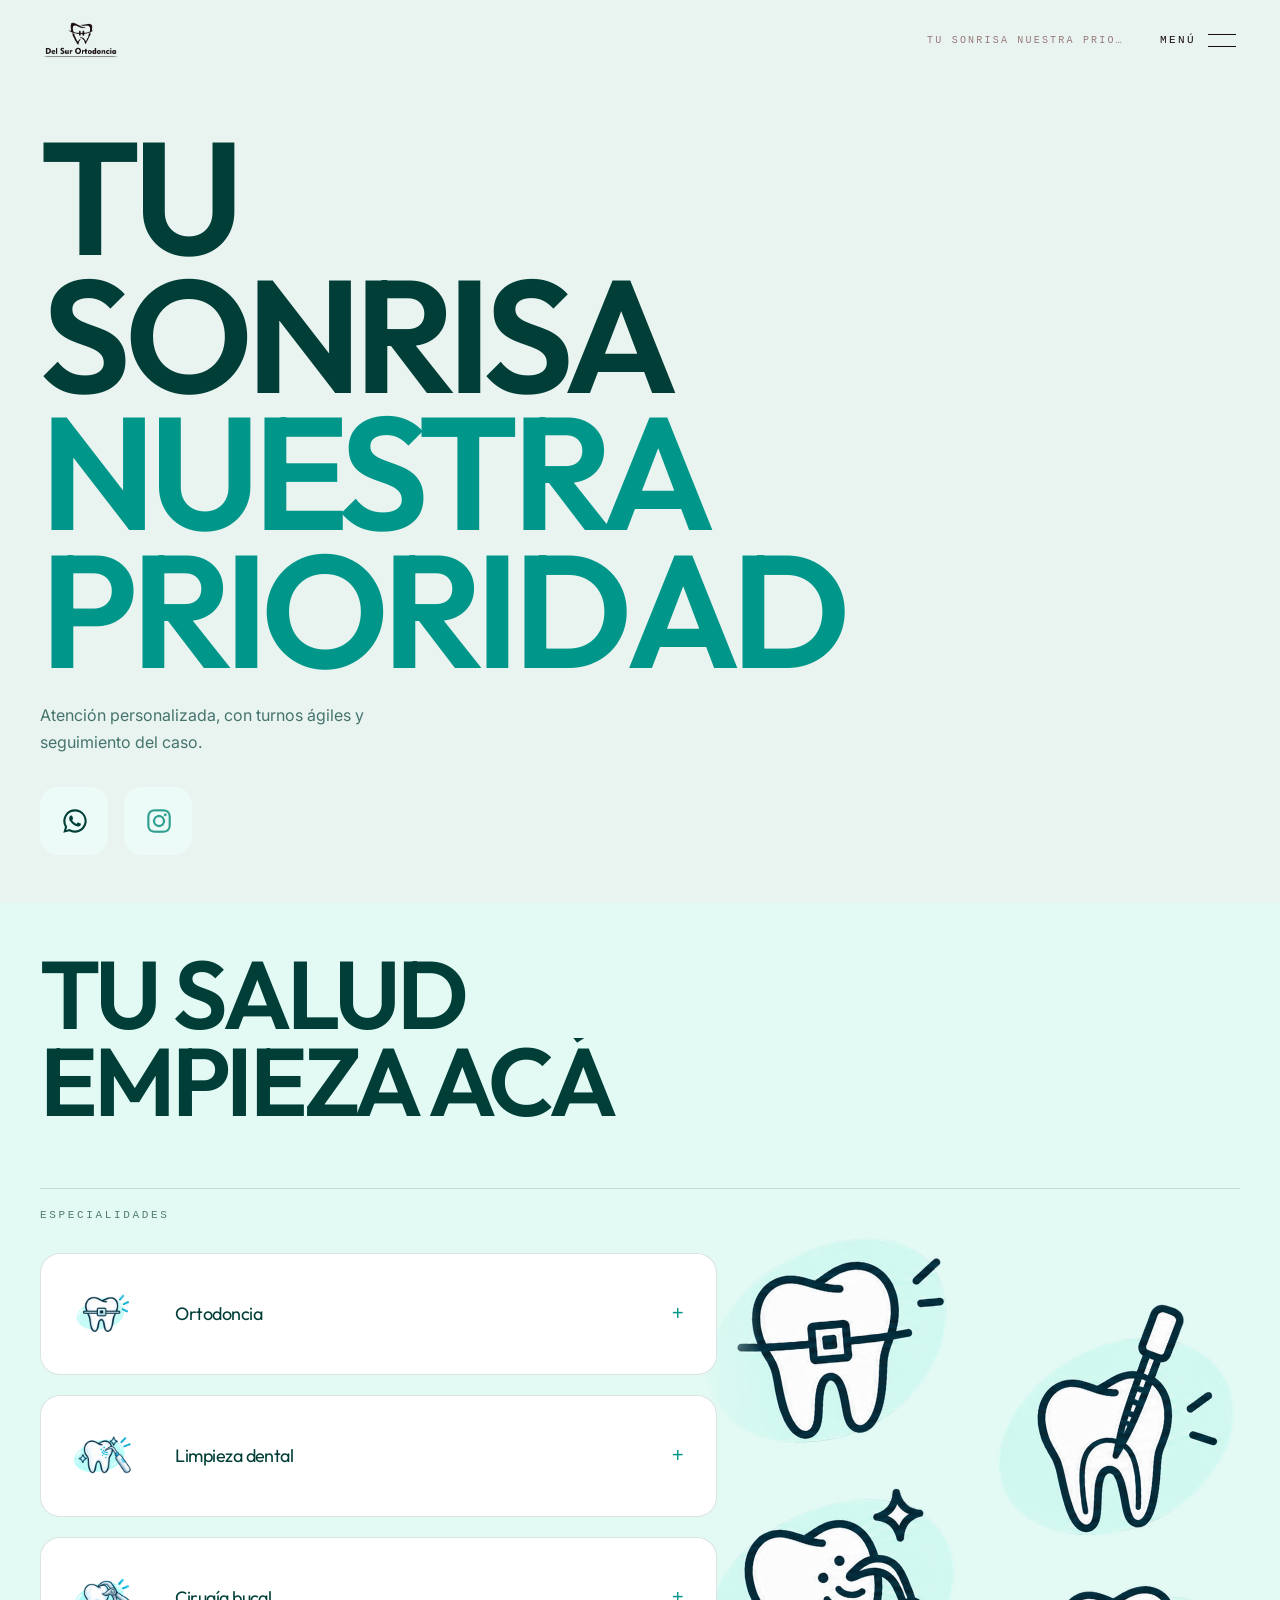
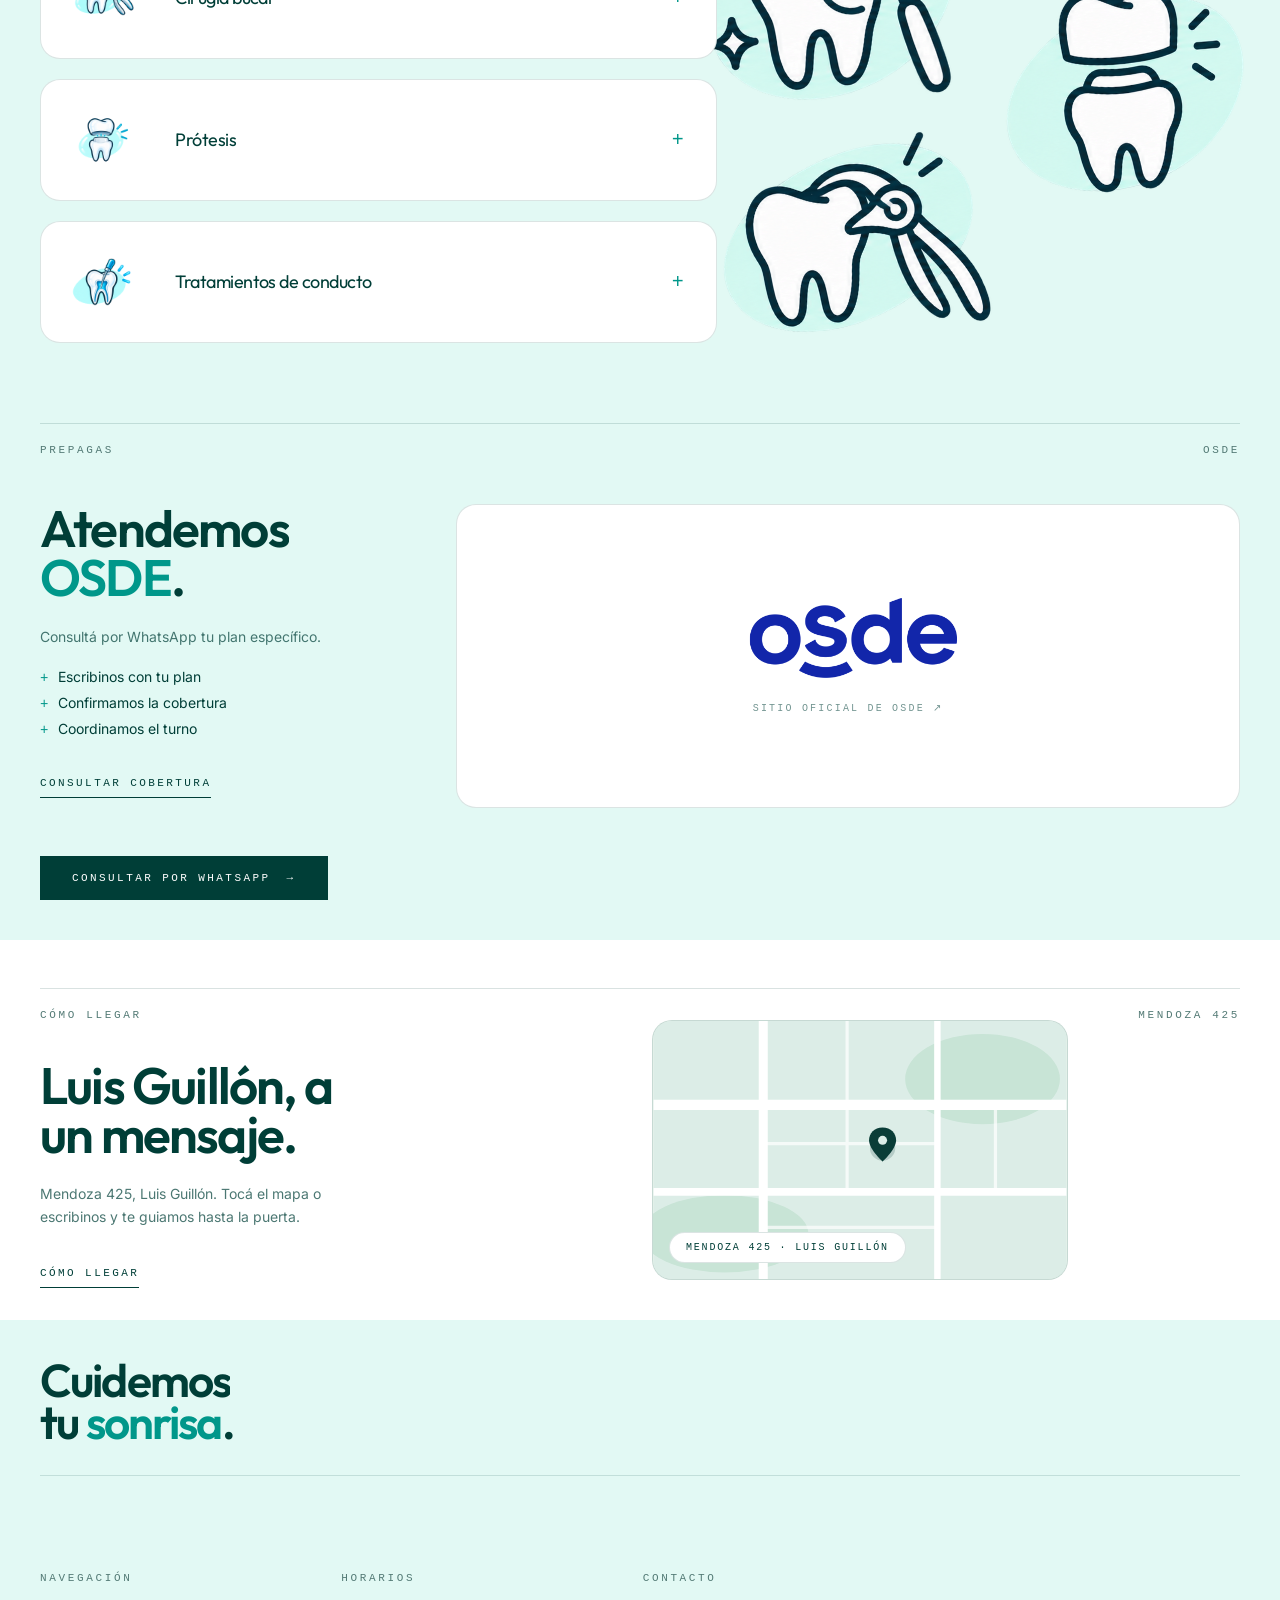
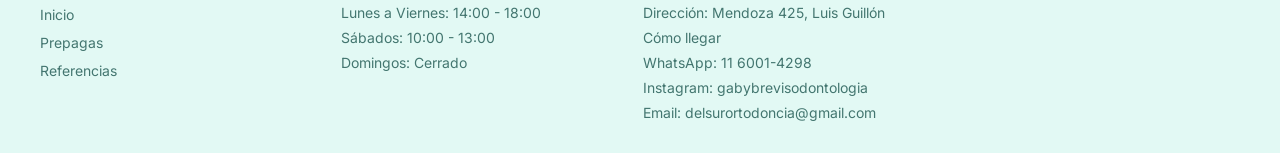
==== index.html @ 1c52200b "Celu" ====
<!doctype html>
<html lang="es">

<head>
  <meta charset="utf-8" />
  <meta name="viewport" content="width=device-width, initial-scale=1" />
  <title>Del Sur Ortodoncia Centro odontológico</title>
  <meta name="description"
    content="Del Sur Ortodoncia: tratamientos, consultorio propio y turnos por WhatsApp. Atención con tiempos reales y seguimiento del caso." />
  <meta name="author" content="Del Sur Ortodoncia" />
  <meta property="og:type" content="website" />
  <meta property="og:title" content="Del Sur Ortodoncia Centro odontológico" />
  <meta property="og:description"
    content="Del Sur Ortodoncia: tratamientos, consultorio propio y turnos por WhatsApp. Atención con tiempos reales y seguimiento del caso." />
  <meta name="twitter:card" content="summary_large_image" />
  <link rel="icon" href="favicon.png" />
  <link rel="preconnect" href="https://fonts.googleapis.com" />
  <link rel="preconnect" href="https://fonts.gstatic.com" crossorigin />
  <link rel="stylesheet"
    href="https://fonts.googleapis.com/css2?family=Outfit:wght@400;500;600;700&family=Inter:wght@400;500&display=swap" />
  <link rel="stylesheet" href="css/base.css?v=6" />
  <link rel="stylesheet" href="css/utils.css" />
  <link rel="stylesheet" href="css/efectos.css" />
</head>

<body class="pagina-inicio">
  <div class="cortina" aria-hidden="true"></div>
  <header class="cabecera">
    <div class="contenedor">
      <a class="marca" href="index.html" aria-label="Inicio">
        <img src="logo.png" alt="Del Sur Ortodoncia"
          style="max-height: 48px; width: auto; max-width: 100%; object-fit: contain; mix-blend-mode: difference;">
      </a>
      <div class="cabecera-derecha">
        <span data-magnetic="0.35">
          <button type="button" class="boton-menu" data-menu-btn aria-expanded="false" aria-label="Abrir menú">
            <span data-menu-label>Menú</span>
            <span class="icono-menu" aria-hidden="true"><span></span><span></span></span>
          </button>
        </span>
      </div>
    </div>
  </header>

  <div class="menu">
    <div class="contenedor">
      <nav class="menu-lista">
        <span class="menu-fila"><a class="menu-enlace activo" href="index.html"><span class="menu-numero">1</span><span
              class="menu-texto titulo-grande">Inicio</span></a></span>
        <span class="menu-fila"><a class="menu-enlace" href="prepagas.html"><span class="menu-numero">2</span><span
              class="menu-texto titulo-grande">Prepagas</span></a></span>
        <span class="menu-fila"><a class="menu-enlace" href="referencias.html"><span class="menu-numero">3</span><span
              class="menu-texto titulo-grande">Referencias</span></a></span>
      </nav>
      <div class="menu-info">
        <p class="fuente-texto parrafo-chico opacidad-60" style="max-width:20rem">Del Sur Ortodoncia, atención
          odontológica y seguimiento del caso.</p>
        <p class="texto-mono-10 mayusculas opacidad-60" style="line-height:2">Dirección: Mendoza 425, Luis
          Guillón</p>
      </div>
    </div>
  </div>

  <main>
    <section class="fondo-claro relativo oculto-desborde relleno-arriba-32 relleno-abajo-24">
      <div class="contenedor">
        <div class="grilla espacio-10 med-columnas-12 peq-ac">
          <div class="med-cs-6" data-reveal data-delay="0.15">
            <h1 class="titulo-xl mayusculas">
              Tu sonrisa<br>
              <span class="texto-verde">nuestra prioridad</span>
            </h1>
            <p class="fuente-texto parrafo opacidad-70 margen-arriba-6" style="max-width:38ch">
              Atención personalizada, con turnos ágiles y seguimiento del caso.
            </p>
            <div class="margen-arriba-8 flexible espacio-4 peq-fila">
              <span>
                <a class="boton-icono"
                  href="https://wa.me/5491160014298?text=%C2%A1Hola%21%20Quiero%20pedir%20un%20turno." target="_blank"
                  rel="noopener noreferrer" aria-label="Turno por WhatsApp" data-tipeo="Turno por WhatsApp">
                  <span class="icono-wa" aria-hidden="true"><svg viewBox="0 0 24 24" aria-hidden="true">
                      <path
                        d="M12 2a10 10 0 0 0-8.6 15.1L2 22l5.05-1.32A10 10 0 1 0 12 2Zm0 18.2a8.2 8.2 0 0 1-4.18-1.15l-.3-.18-3 .79.8-2.93-.2-.3A8.2 8.2 0 1 1 12 20.2Zm4.59-6.15c-.25-.13-1.47-.72-1.7-.81-.23-.08-.4-.12-.56.13-.17.25-.64.81-.79.97-.14.17-.29.19-.54.06-.25-.12-1.05-.39-2-1.23-.74-.66-1.24-1.47-1.38-1.72-.15-.25-.02-.38.11-.51.11-.11.25-.29.38-.43.12-.15.16-.25.25-.42.08-.17.04-.31-.02-.43-.06-.13-.56-1.35-.77-1.85-.2-.48-.41-.42-.56-.43h-.48c-.17 0-.43.06-.66.31-.23.25-.87.85-.87 2.07 0 1.22.89 2.4 1.01 2.56.13.17 1.75 2.67 4.23 3.74.59.26 1.05.41 1.41.52.59.19 1.13.16 1.56.1.47-.07 1.47-.6 1.67-1.18.21-.58.21-1.07.14-1.18-.06-.1-.23-.16-.48-.29Z" />
                    </svg></span>
                  <span class="tipeo" aria-hidden="true"></span>
                </a>
              </span>
              <span>
                <a class="boton-icono boton-icono-claro" href="https://www.instagram.com/gabybrevisodontologia/"
                  target="_blank" rel="noopener noreferrer" aria-label="Ir a Instagram" data-tipeo="Ir a Instagram">
                  <img src="instagram.png" alt="" aria-hidden="true" width="32" height="32">
                  <span class="tipeo" aria-hidden="true"></span>
                </a>
              </span>
              <div class="botones-mobile">
                <a class="boton-mobile boton-mobile-solido"
                  href="https://wa.me/5491160014298?text=%C2%A1Hola%21%20Quiero%20pedir%20un%20turno." target="_blank"
                  rel="noopener noreferrer">Pedir turno por WhatsApp</a>
                <a class="boton-mobile boton-mobile-borde" href="https://www.instagram.com/gabybrevisodontologia/"
                  target="_blank" rel="noopener noreferrer">Ir a Instagram</a>
              </div>
            </div>
          </div>
        </div>
      </div>
    </section>


    <section id="pedir-turno" class="fondo-celeste relleno-abajo-4 relleno-arriba-20 med-ra-24 med-rb-8">
      <div class="contenedor">
        <h2 class="titulo-grande mayusculas" data-split data-delay="0.1" data-trigger="load"><span
            class="linea-mascara"><span data-line-inner>Tu salud</span></span><span class="linea-mascara"><span
              data-line-inner>empieza acá</span></span></h2>
        <div class="margen-arriba-16">
          <div class="cabecera-seccion">
            <span class="etiqueta">Especialidades</span>
          </div>
          <div class="envoltura-especialidades">
            <div class="grilla-tarjetas margen-arriba-8 med-columnas-1">
              <div class="tarjeta relleno-6" data-acordeon>
                <img class="icono-especialidad" src="especialidades/ortodoncia/ortodoncia.png" alt="Icono de ortodoncia" loading="lazy">
                <div class="contenido-especialidad">
                <div class="acordeon-cabeza">
                  <a href="https://wa.me/5491160014298?text=%C2%A1Hola%21%20Quiero%20pedir%20un%20turno%20por%20Ortodoncia."
                    target="_blank" rel="noopener noreferrer" class="fuente-titulo texto-grande"
                    style="text-decoration: none; color: inherit; flex-grow: 1;">Ortodoncia</a>
                  <button type="button" data-acordeon-btn aria-expanded="false"
                    style="background:none; border:none; padding:1rem; margin-right:-0.5rem; cursor:pointer;">
                    <span class="acordeon-signo" aria-hidden="true" style="font-size: 1.25rem;">+</span>
                  </button>
                </div>
                <div data-acordeon-cuerpo>
                  <p class="margen-arriba-2 fuente-texto parrafo-chico opacidad-60">Corrección de la posición dentaria
                    con seguimiento cercano.<span class="extra-pc"> Tratamientos para todas las edades, con controles periódicos.</span></p>
                  <div class="imagenes-especialidad">
                    <img src="especialidades/ortodoncia/ORTODONCIA1.png" alt="Ortodoncia 1" loading="lazy">
                    <img src="especialidades/ortodoncia/ORTODONCIA2.png" alt="Ortodoncia 2" loading="lazy">
                  </div>
                </div>
                </div>
              </div>
              <div class="tarjeta relleno-6" data-acordeon>
                <img class="icono-especialidad" src="especialidades/limpieza%20dental/limpieza.png" alt="Icono de limpieza dental" loading="lazy">
                <div class="contenido-especialidad">
                <div class="acordeon-cabeza">
                  <a href="https://wa.me/5491160014298?text=%C2%A1Hola%21%20Quiero%20pedir%20un%20turno%20por%20Limpieza%20dental."
                    target="_blank" rel="noopener noreferrer" class="fuente-titulo texto-grande"
                    style="text-decoration: none; color: inherit; flex-grow: 1;">Limpieza dental</a>
                  <button type="button" data-acordeon-btn aria-expanded="false"
                    style="background:none; border:none; padding:1rem; margin-right:-0.5rem; cursor:pointer;">
                    <span class="acordeon-signo" aria-hidden="true" style="font-size: 1.25rem;">+</span>
                  </button>
                </div>
                <div data-acordeon-cuerpo>
                  <p class="margen-arriba-2 fuente-texto parrafo-chico opacidad-60">Higiene profesional y prevención
                    para mantener piezas y encías sanas.<span class="extra-pc"> Recomendamos un control cada seis meses.</span></p>
                  <div class="imagenes-especialidad">
                    <img src="especialidades/limpieza%20dental/LIMPIEZA%20DENTAL1.png" alt="Limpieza dental 1" loading="lazy">
                    <img src="especialidades/limpieza%20dental/LIMPIEZA%20DENTAL2.png" alt="Limpieza dental 2" loading="lazy">
                  </div>
                </div>
                </div>
              </div>
              <div class="tarjeta relleno-6" data-acordeon>
                <img class="icono-especialidad" src="especialidades/cirugia%20bucal/cirugia.png" alt="Icono de cirugía bucal" loading="lazy">
                <div class="contenido-especialidad">
                <div class="acordeon-cabeza">
                  <a href="https://wa.me/5491160014298?text=%C2%A1Hola%21%20Quiero%20pedir%20un%20turno%20por%20Cirug%C3%ADa%20bucal."
                    target="_blank" rel="noopener noreferrer" class="fuente-titulo texto-grande"
                    style="text-decoration: none; color: inherit; flex-grow: 1;">Cirugía bucal</a>
                  <button type="button" data-acordeon-btn aria-expanded="false"
                    style="background:none; border:none; padding:1rem; margin-right:-0.5rem; cursor:pointer;">
                    <span class="acordeon-signo" aria-hidden="true" style="font-size: 1.25rem;">+</span>
                  </button>
                </div>
                <div data-acordeon-cuerpo>
                  <p class="margen-arriba-2 fuente-texto parrafo-chico opacidad-60">Extracciones y procedimientos
                    quirúrgicos con evaluación previa.<span class="extra-pc"> Te explicamos cada paso antes del procedimiento.</span></p>
                  <div class="imagenes-especialidad">
                    <img src="especialidades/cirugia%20bucal/EXTRACCION1.png" alt="Cirugía bucal 1" loading="lazy">
                    <img src="especialidades/cirugia%20bucal/EXTRACCION2.png" alt="Cirugía bucal 2" loading="lazy">
                  </div>
                </div>
                </div>
              </div>
              <div class="tarjeta relleno-6" data-acordeon>
                <img class="icono-especialidad" src="especialidades/protesis/protesis.png" alt="Icono de prótesis" loading="lazy">
                <div class="contenido-especialidad">
                <div class="acordeon-cabeza">
                  <a href="https://wa.me/5491160014298?text=%C2%A1Hola%21%20Quiero%20pedir%20un%20turno%20por%20Pr%C3%B3tesis."
                    target="_blank" rel="noopener noreferrer" class="fuente-titulo texto-grande"
                    style="text-decoration: none; color: inherit; flex-grow: 1;">Prótesis</a>
                  <button type="button" data-acordeon-btn aria-expanded="false"
                    style="background:none; border:none; padding:1rem; margin-right:-0.5rem; cursor:pointer;">
                    <span class="acordeon-signo" aria-hidden="true" style="font-size: 1.25rem;">+</span>
                  </button>
                </div>
                <div data-acordeon-cuerpo>
                  <p class="margen-arriba-2 fuente-texto parrafo-chico opacidad-60">Reposición de piezas ausentes para
                    recuperar función y estética.<span class="extra-pc"> Opciones fijas y removibles según tu caso.</span></p>
                  <div class="imagenes-especialidad">
                    <img src="especialidades/protesis/PROTESIS1.png" alt="Prótesis 1" loading="lazy">
                    <img src="especialidades/protesis/PROTESIS2.png" alt="Prótesis 2" loading="lazy">
                  </div>
                </div>
                </div>
              </div>
              <div class="tarjeta relleno-6" data-acordeon>
                <img class="icono-especialidad" src="especialidades/conducto/conducto.png" alt="Icono de tratamiento de conducto" loading="lazy">
                <div class="contenido-especialidad">
                <div class="acordeon-cabeza">
                  <a href="https://wa.me/5491160014298?text=%C2%A1Hola%21%20Quiero%20pedir%20un%20turno%20por%20Tratamiento%20de%20conducto."
                    target="_blank" rel="noopener noreferrer" class="fuente-titulo texto-grande"
                    style="text-decoration: none; color: inherit; flex-grow: 1;">Tratamientos de conducto</a>
                  <button type="button" data-acordeon-btn aria-expanded="false"
                    style="background:none; border:none; padding:1rem; margin-right:-0.5rem; cursor:pointer;">
                    <span class="acordeon-signo" aria-hidden="true" style="font-size: 1.25rem;">+</span>
                  </button>
                </div>
                <div data-acordeon-cuerpo>
                  <p class="margen-arriba-2 fuente-texto parrafo-chico opacidad-60">Tratamiento del conducto radicular
                    para conservar la pieza.<span class="extra-pc"> Diagnóstico y control posterior incluidos.</span></p>
                  <div class="imagenes-especialidad">
                    <img src="especialidades/conducto/CONDUCTO1.png" alt="Tratamiento de conducto 1" loading="lazy">
                    <img src="especialidades/conducto/CONDUCTO2.png" alt="Tratamiento de conducto 2" loading="lazy">
                  </div>
                </div>
                </div>
              </div>
            </div>
          
            <aside class="decor-especialidades" aria-hidden="true">
              <img class="decor-img decor-ortodoncia" src="especialidades/ortodoncia/ortodoncia3.png" alt="" loading="lazy">
              <img class="decor-img decor-conducto" src="especialidades/conducto/conducto3.png" alt="" loading="lazy">
              <img class="decor-img decor-limpieza" src="especialidades/limpieza%20dental/limpieza3.png" alt="" loading="lazy">
              <img class="decor-img decor-cirugia" src="especialidades/cirugia%20bucal/cirugia3.png" alt="" loading="lazy">
              <img class="decor-img decor-protesis" src="especialidades/protesis/protesis3.png" alt="" loading="lazy">
            </aside>
          </div>
        </div>
      </div>
    </section>

    <section class="fondo-celeste relleno-abajo-8 med-rb-8 relleno-arriba-8 med-ra-12 seccion-osde">
      <div class="contenedor">
        <div class="cabecera-seccion"><span class="etiqueta">Prepagas</span><span class="derecha etiqueta">OSDE</span>
        </div>
        <div class="grilla espacio-12 margen-arriba-12 med-columnas-12">
          <div class="med-cs-4">
            <div data-reveal data-y="40">
              <h2 class="titulo-mediano" data-palabras style="max-width:14ch">Atendemos <span
                  class="texto-verde">OSDE</span>.</h2>
              <p class="margen-arriba-6 fuente-texto parrafo-chico opacidad-70" style="max-width:38ch">Consultá por
                WhatsApp tu plan específico.</p>
              <ul class="lista-osde fuente-texto texto-chico">
                <li>Escribinos con tu plan</li>
                <li>Confirmamos la cobertura</li>
                <li>Coordinamos el turno</li>
              </ul>
              <div class="margen-arriba-8"><span data-magnetic="0.22"><a class="enlace-flecha"
                    href="prepagas.html">Consultar
                    cobertura</a></span></div>
            </div>
          </div>
          <div class="med-cs-8">
            <a class="tarjeta-osde" href="https://www.osde.com.ar" target="_blank" rel="noopener noreferrer"
              aria-label="Ir al sitio de OSDE"><img src="assets/logos/osde.png" alt="Logo de OSDE"
                loading="lazy" /><span class="leyenda">Sitio oficial de OSDE ↗</span></a>
          </div>
        </div>
        <div class="margen-arriba-12 solo-pc"><span data-magnetic="0.25"><a class="boton boton-solido"
              href="https://wa.me/5491160014298?text=%C2%A1Hola%21%20Quiero%20consultar%20si%20atienden%20mi%20prepaga%20en%20Del%20Sur%20Ortodoncia."
              target="_blank" rel="noopener noreferrer"><span class="relativo">Consultar por WhatsApp</span><span
                class="flecha">→</span></a></span></div>
      </div>
    </section>

    <section id="como-llegar" class="fondo-claro relleno-abajo-8 med-rb-8 relleno-arriba-8 med-ra-12">
      <div class="contenedor">
        <div class="cabecera-seccion"><span class="etiqueta">Cómo llegar</span><span class="derecha etiqueta">Mendoza
            425</span></div>
        <div class="grilla espacio-12 margen-arriba-10 med-columnas-12 alinear-centro">
          <div class="med-cs-4">
            <div data-reveal data-y="30">
              <h2 class="titulo-mediano" style="max-width:14ch">Luis Guillón, a un mensaje.</h2>
              <p class="margen-arriba-6 fuente-texto parrafo-chico opacidad-70" style="max-width:38ch">Mendoza 425, Luis
                Guillón. Tocá el mapa o escribinos y te guiamos hasta la puerta.</p>
              <div class="margen-arriba-8"><span data-magnetic="0.22"><a class="enlace-flecha"
                    href="https://www.google.com/maps/dir/?api=1&destination=Mendoza+425+Luis+Guill%C3%B3n+Buenos+Aires"
                    target="_blank" rel="noopener noreferrer">Cómo llegar</a></span></div>
            </div>
          </div>
          <div class="med-cs-8">
            <a class="mapa-dibujo"
              href="https://www.google.com/maps/dir/?api=1&destination=Mendoza+425+Luis+Guill%C3%B3n+Buenos+Aires"
              target="_blank" rel="noopener noreferrer" aria-label="Abrir cómo llegar en Google Maps">
              <svg viewBox="0 0 640 400" role="img" aria-hidden="true">
                <rect x="0" y="0" width="640" height="400" fill="#DCEDE7" />
                <ellipse cx="510" cy="90" rx="120" ry="70" fill="#C8E4D6" />
                <ellipse cx="110" cy="330" rx="130" ry="60" fill="#C8E4D6" />
                <path d="M0 130 H640" stroke="#FFFFFF" stroke-width="16" />
                <path d="M0 265 H640" stroke="#FFFFFF" stroke-width="12" />
                <path d="M170 0 V400" stroke="#FFFFFF" stroke-width="14" />
                <path d="M440 0 V400" stroke="#FFFFFF" stroke-width="10" />
                <path d="M300 130 V265 M170 190 H440 M170 320 H440 M300 0 V130 M530 130 V265" stroke="#FFFFFF"
                  stroke-width="5" opacity="0.7" />
                <circle cx="355" cy="197" r="26" fill="#0A3D37" opacity="0.12">
                  <animate attributeName="r" values="16;30" dur="2s" repeatCount="indefinite" />
                  <animate attributeName="opacity" values="0.25;0" dur="2s" repeatCount="indefinite" />
                </circle>
                <path d="M355 165c-13 0-21 9-21 20 0 14 21 33 21 33s21-19 21-33c0-11-8-20-21-20z" fill="#0A3D37" />
                <circle cx="355" cy="185" r="7" fill="#DCEDE7" />
              </svg>
              <span class="mapa-chip">Mendoza 425 · Luis Guillón</span>
            </a>
          </div>
        </div>
      </div>
    </section>

  </main>
  <footer class="fondo-celeste">
    <div class="contenedor relleno-vert-8 med-rv-10">
      <div>
        <h2 class="titulo-grande" data-palabras style="max-width:12ch">Cuidemos tu <span
            class="texto-verde">sonrisa</span>.</h2>
      </div>
      <div class="margen-arriba-20 flexible columna espacio-3 borde-arriba relleno-arriba-6 peq-fila peq-ac peq-je">
        <img src="logo.png" alt="Del Sur Ortodoncia"
          style="max-height: 48px; width: auto; max-width: 100%; object-fit: contain; mix-blend-mode: difference;">
      </div>
      <div class="grilla espacio-10 margen-arriba-10 med-columnas-3" style="max-width:54rem">
        <div>
          <p class="etiqueta">Navegación</p>
          <ul class="margen-arriba-5 separacion-y-2">
            <li><a class="fuente-texto texto-chico opacidad-70" href="index.html">Inicio</a></li>
            <li><a class="fuente-texto texto-chico opacidad-70" href="prepagas.html">Prepagas</a></li>
            <li><a class="fuente-texto texto-chico opacidad-70" href="referencias.html">Referencias</a></li>
          </ul>
        </div>
        <div>
          <p class="etiqueta">Horarios</p>
          <ul class="margen-arriba-5 separacion-y-2 fuente-texto texto-chico opacidad-70">
            <li>Lunes a Viernes: 14:00 - 18:00</li>
            <li>Sábados: 10:00 - 13:00</li>
            <li>Domingos: Cerrado</li>
          </ul>
        </div>
        <div>
          <p class="etiqueta">Contacto</p>
          <ul class="margen-arriba-5 separacion-y-2 fuente-texto texto-chico opacidad-70">
            <li>Dirección: Mendoza 425, Luis Guillón</li>
            <li><a href="#como-llegar">Cómo llegar</a></li>
            <li>WhatsApp: <a href="https://wa.me/5491160014298" target="_blank" rel="noopener noreferrer">11
                6001-4298</a></li>
            <li>Instagram: <a href="https://www.instagram.com/gabybrevisodontologia/" target="_blank"
                rel="noopener noreferrer">gabybrevisodontologia</a></li>
            <li>Email: delsurortodoncia@gmail.com</li>
          </ul>
        </div>
      </div>
    </div>
  </footer>
  <script src="js/site.js?v=3" defer></script>
  <script src="js/efectos.js?v=3" defer></script>
</body>

</html>
---- css/base.css ----
:root {
  --ink: oklch(0.32 0.07 185);
  --ink-soft: oklch(0.43 0.06 185);
  --bone: oklch(1 0 0);
  --bone-deep: oklch(0.955 0.02 180);
  --stone: oklch(0.55 0.045 185);
  --mint: oklch(0.6 0.12 185);
  --clay: oklch(0.66 0.1 185);
  --sky: oklch(0.965 0.025 180);
  --sky-deep: oklch(0.915 0.05 182);
  --line: oklch(0.32 0.07 185 / 0.14);
  --line-invert: oklch(0.32 0.07 185 / 0.1);
  --background: var(--bone);
  --foreground: var(--ink);

  --font-display: "Outfit", ui-sans-serif, system-ui, sans-serif;
  --font-sans: "Inter", ui-sans-serif, system-ui, sans-serif;
  --font-mono: ui-monospace, monospace;
  --ease-out-expo: cubic-bezier(0.16, 1, 0.3, 1);
}

.pagina-prepagas {
  --ink: oklch(0.32 0.08 300);
  --ink-soft: oklch(0.43 0.07 300);
  --bone-deep: oklch(0.955 0.02 305);
  --stone: oklch(0.55 0.06 300);
  --mint: oklch(0.65 0.18 350);
  --clay: oklch(0.7 0.12 330);
  --sky: oklch(0.94 0.045 305);
  --sky-deep: oklch(0.88 0.07 305);
  --line: oklch(0.32 0.08 300 / 0.14);
  --line-invert: oklch(0.32 0.08 300 / 0.1);
  --background: var(--bone);
  --foreground: var(--ink);
}

.pagina-prepagas .velo {
  background: oklch(0.4 0.08 310);
}

.pagina-referencias {
  --ink: oklch(0.32 0.08 280);
  --ink-soft: oklch(0.43 0.07 280);
  --bone-deep: oklch(0.955 0.02 280);
  --stone: oklch(0.55 0.06 280);
  --mint: oklch(0.60 0.17 275);
  --clay: oklch(0.68 0.12 300);
  --sky: oklch(0.93 0.05 280);
  --sky-deep: oklch(0.86 0.08 278);
  --line: oklch(0.32 0.08 280 / 0.14);
  --line-invert: oklch(0.32 0.08 280 / 0.1);
  --background: var(--bone);
  --foreground: var(--ink);
}

.pagina-referencias .velo {
  background: oklch(0.4 0.09 280);
}

.vitrina {
  max-width: 52rem;
  margin-inline: auto;
}

.pestanas {
  display: flex;
  align-items: center;
  gap: 0.5rem;
  flex-wrap: wrap;
}

.pestana {
  display: inline-flex;
  align-items: baseline;
  gap: 0.6rem;
  border: 1px solid var(--line);
  border-radius: 999px;
  background: transparent;
  color: inherit;
  padding: 0.7rem 1.2rem;
  font-family: var(--font-mono);
  font-size: 11px;
  text-transform: uppercase;
  letter-spacing: 0.18em;
  transition:
    background-color 0.4s var(--ease-out-expo),
    color 0.4s var(--ease-out-expo);
}

.pestana-num {
  font-size: 10px;
  opacity: 0.55;
}

.pestana.activa {
  background: var(--ink);
  border-color: var(--ink);
  color: var(--bone);
}

.vitrina-cuenta {
  margin-left: auto;
  font-family: var(--font-mono);
  font-size: 10px;
  letter-spacing: 0.22em;
  opacity: 0.55;
}

.marco-vitrina {
  display: grid;
  margin-top: 1.25rem;
  border: 1px solid var(--line);
  border-radius: 1.25rem;
  overflow: hidden;
  background: var(--bone);
}

.foto-vitrina {
  grid-area: 1 / 1;
  margin: 0;
  opacity: 0;
  visibility: hidden;
  transform: scale(0.985);
  transition:
    opacity 0.55s var(--ease-out-expo),
    transform 0.55s var(--ease-out-expo),
    visibility 0s linear 0.55s;
}

.foto-vitrina.activa {
  opacity: 1;
  visibility: visible;
  transform: none;
  transition:
    opacity 0.55s var(--ease-out-expo),
    transform 0.55s var(--ease-out-expo);
}

.foto-vitrina img {
  display: block;
  width: 100%;
  height: auto;
}

.mapa {
  width: 100%;
  aspect-ratio: 16 / 10;
  border: 1px solid var(--line);
  border-radius: 1.25rem;
  filter: saturate(0.75);
}

*,
*::before,
*::after {
  box-sizing: border-box;
  border: 0 solid var(--line);
}

html {
  -webkit-font-smoothing: antialiased;
  text-rendering: optimizeLegibility;
}

body {
  margin: 0;
  background-color: var(--background);
  color: var(--foreground);
  font-family: var(--font-sans);
  overflow-x: hidden;
}

img {
  display: block;
  max-width: 100%;
}

a {
  color: inherit;
  text-decoration: none;
}

button {
  font: inherit;
  color: inherit;
  background: none;
  cursor: pointer;
}

ul {
  list-style: none;
  margin: 0;
  padding: 0;
}

p,
h1,
h2,
h3,
dl,
dd {
  margin: 0;
}

::selection {
  background: var(--sky-deep);
  color: var(--ink);
}

h1,
h2,
h3 {
  font-family: var(--font-display);
  font-weight: 600;
  letter-spacing: -0.035em;
  line-height: 0.92;
  text-wrap: balance;
}


.fondo-celeste {
  background-color: var(--sky);
  color: var(--ink);
}

.fondo-claro {
  background-color: var(--bone);
  color: var(--ink);
}

.contenedor {
  width: 100%;
  margin-inline: auto;
  max-width: 100rem;
  padding-inline: 1.25rem;
}

@media (width >=48rem) {
  .contenedor {
    padding-inline: 2.5rem;
  }
}

@media (width >=90rem) {
  .contenedor {
    padding-inline: 4rem;
  }
}

.etiqueta {
  font-family: var(--font-mono);
  font-size: 0.6875rem;
  text-transform: uppercase;
  letter-spacing: 0.24em;
  color: var(--stone);
}

.titulo-xl {
  font-family: var(--font-display);
  font-weight: 600;
  letter-spacing: -0.045em;
  line-height: 0.86;
  font-size: clamp(3rem, 12.5vw, 15rem);
}

.titulo-grande {
  font-family: var(--font-display);
  font-weight: 600;
  letter-spacing: -0.04em;
  line-height: 0.9;
  font-size: clamp(2.5rem, 7.5vw, 7rem);
}

.titulo-mediano {
  font-family: var(--font-display);
  font-weight: 600;
  letter-spacing: -0.035em;
  line-height: 0.95;
  font-size: clamp(1.875rem, 4vw, 3.5rem);
}

.linea-mascara {
  display: block;
  overflow: hidden;
}

.mayusculas {
  text-transform: uppercase;
}

.texto-verde {
  color: var(--mint);
}

.texto-arcilla {
  color: var(--clay);
}

.texto-gris {
  color: var(--stone);
}

.fuente-titulo {
  font-family: var(--font-display);
  letter-spacing: -0.03em;
}

.fuente-texto {
  font-family: var(--font-sans);
}

.fuente-mono {
  font-family: var(--font-mono);
}

.texto-mono-10 {
  font-family: var(--font-mono);
  font-size: 10px;
  letter-spacing: 0.22em;
}

.texto-mono-11 {
  font-family: var(--font-mono);
  font-size: 11px;
  letter-spacing: 0.2em;
}

.mayusculas {
  text-transform: uppercase;
}

.parrafo {
  font-size: 1rem;
  line-height: 1.65;
}

.parrafo-chico {
  font-size: 0.875rem;
  line-height: 1.65;
}

.borde-arriba {
  border-top-width: 1px;
}

.borde-abajo {
  border-bottom-width: 1px;
}

.borde-vertical {
  border-top-width: 1px;
  border-bottom-width: 1px;
}

.borde-actual {
  border-color: currentColor;
}

.borde-suave {
  border-color: color-mix(in oklab, currentColor 15%, transparent);
}


[data-reveal] {
  opacity: 0;
  transform: translateY(var(--reveal-y, 28px));
  transition:
    opacity 1s var(--ease-out-expo),
    transform 1s var(--ease-out-expo);
  transition-delay: var(--reveal-delay, 0s);
}

[data-reveal].animado {
  opacity: 1;
  transform: translateY(0);
}

[data-line-inner] {
  display: block;
  transform: translateY(105%);
  opacity: 0;
  will-change: transform;
  transition:
    transform 1.15s var(--ease-out-expo),
    opacity 1.15s var(--ease-out-expo);
  transition-delay: var(--line-delay, 0s);
}

[data-line-inner].animado {
  transform: translateY(0);
  opacity: 1;
}

[data-parallax] {
  position: relative;
  overflow: hidden;
  clip-path: inset(14% 0% 14% 0%);
  transition: clip-path 1.4s var(--ease-out-expo);
}

[data-parallax].animado {
  clip-path: inset(0% 0% 0% 0%);
}

[data-parallax] img {
  height: 100%;
  width: 100%;
  object-fit: cover;
  transform: scale(1.12);
  will-change: transform;
}

[data-magnetic] {
  display: inline-block;
  will-change: transform;
}

@keyframes cc-marquee {
  from {
    transform: translate3d(0, 0, 0);
  }

  to {
    transform: translate3d(-50%, 0, 0);
  }
}


.cabecera {
  position: fixed;
  inset-inline: 0;
  top: 0;
  z-index: 160;
  mix-blend-mode: difference;
  color: #fff;
}

.cabecera .contenedor {
  display: flex;
  height: 5rem;
  align-items: center;
  justify-content: space-between;
  color: #fff;
}

.marca {
  display: flex;
  align-items: baseline;
  gap: 0.75rem;
}

.marca-logo {
  font-family: var(--font-display);
  font-size: 1.65rem;
  font-weight: 600;
  letter-spacing: -0.05em;
}

.marca-subtexto {
  display: none;
  font-family: var(--font-mono);
  font-size: 10px;
  text-transform: uppercase;
  letter-spacing: 0.28em;
  opacity: 0.6;
}

@media (width >=40rem) {
  .marca-subtexto {
    display: block;
  }
}

.cabecera-derecha {
  display: flex;
  align-items: center;
  gap: 2rem;
}

.pagina-actual {
  display: none;
  font-family: var(--font-mono);
  font-size: 10px;
  text-transform: uppercase;
  letter-spacing: 0.28em;
  opacity: 0.6;
}

@media (width >=48rem) {
  .pagina-actual {
    display: block;
  }
}

.boton-menu {
  display: flex;
  height: 2.75rem;
  align-items: center;
  gap: 0.75rem;
  padding-inline: 0.25rem;
  font-family: var(--font-mono);
  font-size: 11px;
  text-transform: uppercase;
  letter-spacing: 0.22em;
}

.icono-menu {
  position: relative;
  display: block;
  height: 0.75rem;
  width: 1.75rem;
}

.icono-menu span {
  position: absolute;
  left: 0;
  display: block;
  height: 1px;
  width: 100%;
  background: currentColor;
  transition: transform 0.5s var(--ease-out-expo);
}

.icono-menu span:nth-child(1) {
  top: 0;
}

.icono-menu span:nth-child(2) {
  top: 0.75rem;
}

.abierto .icono-menu span:nth-child(1) {
  top: 0.375rem;
  transform: rotate(45deg);
}

.abierto .icono-menu span:nth-child(2) {
  top: 0.375rem;
  transform: rotate(-45deg);
}

.menu {
  position: fixed;
  inset: 0;
  z-index: 155;
  display: none;
  background: transparent;
  pointer-events: none;
}

.menu.visible {
  display: block;
  pointer-events: auto;
}

.menu::before {
  content: "";
  position: absolute;
  inset: 0;
  background: color-mix(in oklab, var(--ink) 28%, transparent);
  backdrop-filter: blur(10px);
  -webkit-backdrop-filter: blur(10px);
  opacity: 0;
  transition: opacity 0.45s ease;
}

.menu.abierto::before {
  opacity: 1;
}

.menu>.contenedor {
  position: relative;
  display: flex;
  height: auto;
  max-height: 78vh;
  overflow: auto;
  flex-direction: column;
  justify-content: flex-start;
  background: var(--bone);
  color: var(--ink);
  border-bottom: 1px solid var(--line);
  border-bottom-left-radius: 1.25rem;
  border-bottom-right-radius: 1.25rem;
  box-shadow: 0 30px 60px -30px oklch(0.32 0.07 185 / 0.25);
  padding-top: 5.25rem;
  padding-bottom: 1.5rem;
  transform: translateY(-102%);
  transition: transform 0.6s cubic-bezier(0.87, 0, 0.13, 1);
}

.menu.abierto>.contenedor {
  transform: translateY(0);
}

.menu-lista {
  display: flex;
  flex-direction: column;
  border-bottom-width: 1px;
}

.menu-fila {
  display: block;
  overflow: hidden;
}

.menu-fila:not(:last-child) {
  border-bottom-width: 1px;
}

.menu-enlace {
  display: flex;
  align-items: baseline;
  gap: 1.25rem;
  padding-block: 0.6rem;
  transform: translateY(40%);
  opacity: 0;
  transition:
    transform 0.6s var(--ease-out-expo),
    opacity 0.6s var(--ease-out-expo);
  transition-delay: var(--nav-delay, 0s);
}

@media (width >=48rem) {
  .menu>.contenedor {
    display: grid;
    grid-template-columns: 1.1fr 0.9fr;
    gap: 1rem 3rem;
    align-items: stretch;
    max-height: min(68vh, 30rem);
    padding-top: 6rem;
    padding-bottom: 2rem;
  }

  .menu-enlace {
    gap: 1.5rem;
    padding-block: 0.65rem;
  }
}

.menu.abierto .menu-enlace {
  transform: translateY(0);
  opacity: 1;
}

.menu-numero {
  font-family: var(--font-mono);
  font-size: 10px;
  letter-spacing: 0.22em;
  color: var(--mint);
}

.menu-lista .menu-texto {
  font-size: clamp(1.5rem, 3vw, 2.25rem);
  line-height: 1;
  opacity: 0.55;
  transition:
    opacity 0.5s var(--ease-out-expo),
    transform 0.5s var(--ease-out-expo);
}

.menu-enlace:hover .menu-texto {
  opacity: 1;
  transform: translateX(0.5rem);
}

.menu-enlace.activo .menu-texto {
  opacity: 1;
}

.menu-aqui {
  display: none;
  margin-left: auto;
  font-family: var(--font-mono);
  font-size: 10px;
  text-transform: uppercase;
  letter-spacing: 0.22em;
  color: var(--mint);
}

@media (width >=48rem) {
  .menu-aqui {
    display: block;
  }
}

.menu-info {
  display: grid;
  gap: 1rem;
  border-top-width: 0;
  margin-top: 0.75rem;
  padding-top: 0.75rem;
  opacity: 0;
  transition: opacity 0.5s linear 0.35s;
}

.menu.abierto .menu-info {
  opacity: 1;
}

@media (width >=48rem) {
  .menu-info {
    grid-template-columns: 1fr;
    align-content: center;
    border-top-width: 0;
    border-left-width: 1px;
    margin-top: 0;
    padding-top: 0;
    padding-left: 2rem;
  }
}


.boton {
  position: relative;
  display: inline-flex;
  align-items: center;
  gap: 1rem;
  overflow: hidden;
  padding: 1rem 2rem;
  font-family: var(--font-mono);
  font-size: 11px;
  text-transform: uppercase;
  letter-spacing: 0.22em;
}

.boton .flecha {
  position: relative;
  transition: transform 0.5s var(--ease-out-expo);
}

.boton:hover .flecha {
  transform: translateX(0.375rem);
}

.boton-solido {
  background: var(--ink);
  color: var(--bone);
}

.boton-borde {
  border-width: 1px;
  color: var(--ink);
  transition: background-color 0.4s var(--ease-out-expo);
}

.boton-borde:hover {
  background: var(--sky);
}

.boton-icono {
  display: inline-flex;
  align-items: center;
  justify-content: center;
  gap: 0.75rem;
  padding: 0.75rem;
  min-width: 68px;
  min-height: 68px;
  box-sizing: border-box;
  color: var(--ink);
}

.boton-icono .tipeo:empty {
  display: none;
}


.boton-icono-claro {
  color: var(--mint);
}

.icono-wa {
  display: inline-flex;
  align-items: center;
  justify-content: center;
  flex: none;
  width: 32px;
  height: 32px;
  margin: 0;
  padding-left: 2px;
  box-sizing: border-box;
  overflow: visible;
  color: inherit;
}

.icono-wa svg {
  display: block;
  width: 28px;
  height: 28px;
  max-width: none;
}

.icono-wa path {
  fill: currentColor;
}

.boton-icono img {
  display: block;
  width: 28px;
  height: 28px;
  margin: 0;
  margin-left: 2px;
  object-fit: contain;
}

.botones-mobile {
  display: none;
}

@media (width >=48rem) {
  .boton-icono {
    background: color-mix(in oklab, var(--sky) 65%, var(--bone));
    border-radius: 1.1rem;
  }
}

@media (max-width: 47.99rem) {
  .boton-icono {
    display: none;
  }

  .botones-mobile {
    display: flex;
    flex-direction: column;
    gap: 0.75rem;
  }

  .boton-mobile {
    display: inline-flex;
    align-items: center;
    justify-content: center;
    padding: 1rem 1.5rem;
    border-radius: 999px;
    font-family: var(--font-mono);
    font-size: 11px;
    text-transform: uppercase;
    letter-spacing: 0.18em;
    text-align: center;
  }

  .boton-mobile-solido {
    background: var(--ink);
    color: var(--bone);
  }

  .boton-mobile-borde {
    border: 1px solid color-mix(in oklab, var(--ink) 35%, transparent);
    color: var(--ink);
  }
}

.boton-icono .tipeo {
  font-family: var(--font-mono);
  font-size: 11px;
  text-transform: uppercase;
  letter-spacing: 0.22em;
  white-space: nowrap;
}

.boton-icono .tipeo.con-cursor::after {
  content: "▍";
  margin-left: 1px;
}

.boton-icono .tipeo.escribiendo::after {
  animation: none;
  opacity: 1;
}

.boton-icono .tipeo.completo::after {
  animation: parpadeo 1s steps(1) infinite;
}

@keyframes parpadeo {
  50% {
    opacity: 0;
  }
}

.enlace-flecha {
  display: inline-flex;
  align-items: center;
  gap: 1rem;
  border-bottom-width: 1px;
  border-color: currentColor;
  padding-bottom: 0.5rem;
  font-family: var(--font-mono);
  font-size: 11px;
  text-transform: uppercase;
  letter-spacing: 0.22em;
}

.enlace-flecha .barra {
  display: inline-block;
  height: 1px;
  width: 2.5rem;
  background: currentColor;
  transition: width 0.5s var(--ease-out-expo);
}

.enlace-flecha:hover .barra {
  width: 4rem;
}


.grilla-coberturas {
  display: grid;
  grid-template-columns: repeat(2, minmax(0, 1fr));
  border-left-width: 1px;
  border-top-width: 1px;
}

@media (width >=40rem) {
  .grilla-coberturas {
    grid-template-columns: repeat(3, minmax(0, 1fr));
  }
}

@media (width >=64rem) {
  .grilla-coberturas {
    grid-template-columns: repeat(4, minmax(0, 1fr));
  }
}

.celda-cobertura {
  position: relative;
  display: grid;
  place-items: center;
  border-bottom-width: 1px;
  border-right-width: 1px;
  padding-inline: 1.5rem;
  height: 7rem;
  background: var(--bone);
  transition: background-color 0.5s var(--ease-out-expo);
}

.grilla-gde .celda-cobertura {
  height: 8rem;
}

a.celda-cobertura:hover {
  background: var(--sky);
}

.celda-cobertura img {
  width: auto;
  max-height: 3rem;
  max-width: 76%;
  object-fit: contain;
  transition: transform 0.5s var(--ease-out-expo);
}

.grilla-gde .celda-cobertura img {
  max-height: 3.5rem;
  max-width: 72%;
}

a.celda-cobertura:hover img {
  transform: translateY(-0.25rem);
}

.celda-cobertura .externo {
  position: absolute;
  bottom: 0.75rem;
  right: 1rem;
  opacity: 0;
  transition: opacity 0.3s linear;
}

a.celda-cobertura:hover .externo {
  opacity: 0.6;
}

.mas-coberturas {
  font-family: var(--font-display);
  letter-spacing: -0.03em;
  color: var(--stone);
  font-size: 1.25rem;
}

.grilla-gde .mas-coberturas {
  font-size: 1.5rem;
}

.tarjeta-osde {
  position: relative;
  display: flex;
  flex-direction: column;
  align-items: center;
  justify-content: center;
  gap: 1.5rem;
  height: 100%;
  min-height: 19rem;
  background: var(--bone);
  border: 1px solid var(--line);
  border-radius: 1.25rem;
  padding: clamp(2rem, 4vw, 3.5rem);
  text-align: center;
  transition:
    transform 0.5s var(--ease-out-expo),
    box-shadow 0.5s var(--ease-out-expo);
}

.tarjeta-osde:hover {
  transform: translateY(-0.25rem);
  box-shadow: 0 24px 50px -30px oklch(0.32 0.07 185 / 0.35);
}

.tarjeta-osde img {
  width: min(100%, 15rem);
  height: auto;
  max-height: 5rem;
  object-fit: contain;
}

.tarjeta-osde .leyenda {
  font-family: var(--font-mono);
  font-size: 10px;
  text-transform: uppercase;
  letter-spacing: 0.22em;
  opacity: 0.55;
}

.pagina-prepagas .tarjeta-osde img {
  width: min(100%, 11rem);
}

.pagina-prepagas .tarjeta-osde {
  min-height: 0;
  width: 100%;
  max-width: 28rem;
  margin-inline: auto;
  padding: 2rem clamp(1.5rem, 3vw, 2.5rem);
  gap: 1rem;
  justify-content: flex-start;
}

@media (width >=48rem) {
  .pagina-prepagas .seccion-cobertura .tarjeta-osde {
    margin-top: -2.5rem;
  }
}

.lista-osde {
  margin: 1.25rem 0 0;
  padding: 0;
  display: grid;
  gap: 0.5rem;
}

.lista-osde li {
  display: flex;
  gap: 0.6rem;
  align-items: baseline;
}

.lista-osde li::before {
  content: "+";
  font-family: var(--font-mono);
  color: var(--mint);
}

.pagina-inicio main>section:first-child {
  background: #E9F3EF;
}

.pagina-inicio main>section:first-child .aurora {
  display: none !important;
}

.pagina-inicio main>section:first-child.heroe-oscuro {
  background: #0A1A2E;
  color: var(--bone);
  --foreground: var(--bone);
}

.heroe-oscuro {
  background: #0A1A2E;
  color: var(--bone);
  --foreground: var(--bone);
}

.heroe-oscuro .aurora {
  display: none;
}

.heroe-oscuro .boton-icono {
  color: var(--bone);
}

.heroe-oscuro .boton-icono-claro {
  color: var(--mint);
}

.heroe-oscuro .icono-wa path {
  fill: var(--bone);
}

.heroe-oscuro .boton-mobile-solido {
  background: var(--bone);
  color: var(--ink);
}

.heroe-oscuro .boton-mobile-borde {
  border-color: color-mix(in oklab, var(--bone) 40%, transparent);
  color: var(--bone);
}

.mapa-dibujo {
  position: relative;
  display: block;
  border: 1px solid var(--line);
  border-radius: 1.25rem;
  overflow: hidden;
  background: #E6F2EC;
  aspect-ratio: 16 / 10;
  transition: transform 0.5s var(--ease-out-expo), box-shadow 0.5s var(--ease-out-expo);
}

.mapa-dibujo:hover {
  transform: translateY(-0.25rem);
  box-shadow: 0 24px 50px -30px oklch(0.32 0.07 185 / 0.35);
}

.mapa-dibujo svg {
  display: block;
  width: 100%;
  height: 100%;
}

.mapa-chip {
  position: absolute;
  left: 1rem;
  bottom: 1rem;
  display: inline-flex;
  align-items: center;
  gap: 0.6rem;
  font-family: var(--font-mono);
  font-size: 10px;
  text-transform: uppercase;
  letter-spacing: 0.18em;
  color: var(--ink);
  background: var(--bone);
  border: 1px solid var(--line);
  border-radius: 999px;
  padding: 0.55rem 1rem;
}

.mapa-chip-dir {
  position: absolute;
  left: 1rem;
  top: 1rem;
  font-family: var(--font-mono);
  font-size: 10px;
  text-transform: uppercase;
  letter-spacing: 0.18em;
  color: var(--ink);
  background: color-mix(in oklab, var(--bone) 88%, transparent);
  backdrop-filter: blur(6px);
  border: 1px solid var(--line);
  border-radius: 999px;
  padding: 0.55rem 1rem;
}

@media (width >=48rem) {
  #como-llegar .med-cs-8 {
    display: flex;
    justify-content: center;
    align-items: center;
  }

  #como-llegar .mapa-dibujo {
    width: min(100%, 26rem);
    margin-left: 1.5rem;
    margin-top: -50px;
  }
}

@keyframes mapa-pulso {
  0% {
    transform: scale(0.6);
    opacity: 0.7;
  }

  100% {
    transform: scale(2.2);
    opacity: 0;
  }
}

.grilla-tarjetas .tarjeta-paso {
  padding: 1.75rem;
}

@media (max-width: 47.99rem) {
  .pagina-inicio .seccion-osde {
    text-align: center;
  }

  .pagina-inicio .seccion-osde h2 {
    margin-inline: auto;
  }

  .pagina-inicio .seccion-osde .lista-osde {
    display: none;
  }

  .pagina-inicio .seccion-osde .tarjeta-osde {
    max-width: 24rem;
    margin-inline: auto;
    min-height: 0;
  }

  .pagina-inicio .seccion-osde .solo-pc {
    display: none;
  }

  .pagina-prepagas .seccion-cobertura {
    text-align: center;
  }

  .pagina-prepagas .seccion-cobertura h2 {
    margin-inline: auto;
  }

  .pagina-prepagas .seccion-cobertura .tarjeta-osde {
    max-width: 24rem;
    margin-inline: auto;
    min-height: 0;
  }

  .pagina-prepagas .grilla-tarjetas .tarjeta-paso {
    padding: 1rem;
  }

  .pagina-prepagas .grilla-tarjetas .tarjeta-paso .texto-5xl {
    display: none;
  }

  .pagina-prepagas .grilla-tarjetas .tarjeta-paso h2 {
    margin-top: 0;
  }
}


.fila-indice {
  display: grid;
  grid-template-columns: repeat(12, minmax(0, 1fr));
  align-items: baseline;
  gap: 1rem;
  border-bottom-width: 1px;
  padding-block: 1.5rem;
  transition: color 0.5s var(--ease-out-expo);
}

.fila-indice:hover {
  color: var(--clay);
}

.fila-indice .nombre-indice {
  transition: transform 0.5s var(--ease-out-expo);
}

.fila-indice:hover .nombre-indice {
  transform: translateX(0.75rem);
}

.grilla-tarjetas {
  display: grid;
  gap: 1px;
  background: var(--line);
}

.tarjeta {
  background: var(--bone);
  transition:
    background-color 0.5s var(--ease-out-expo),
    color 0.5s var(--ease-out-expo);
}

.tarjeta-hover:hover {
  background: var(--ink);
  color: var(--bone);
}

.cabecera-seccion {
  display: flex;
  align-items: center;
  gap: 1.5rem;
  border-top-width: 1px;
  border-color: color-mix(in oklab, currentColor 15%, transparent);
  padding-top: 1.25rem;
}

.cabecera-seccion .derecha {
  margin-left: auto;
}

.divisor>*+* {
  border-top-width: 1px;
}


.cortina {
  position: fixed;
  inset: 0;
  z-index: 150;
  display: none;
  background: var(--sky-deep);
  clip-path: inset(100% 0% 0% 0%);
}

.cortina.activo {
  display: block;
}

@media (prefers-reduced-motion: reduce) {

  *,
  *::before,
  *::after {
    transition-duration: 0.01ms !important;
    animation-duration: 0.01ms !important;
  }

  [data-reveal],
  [data-line-inner] {
    opacity: 1;
    transform: none;
  }

  [data-parallax] {
    clip-path: inset(0% 0% 0% 0%);
  }
}


.tarjeta-equipo {
  position: relative;
  display: flex;
  flex-direction: column;
  justify-content: space-between;
  min-height: 26rem;
  padding: 2rem;
  background: var(--sky);
  overflow: hidden;
  transition: background-color 0.5s var(--ease-out-expo);
}

.tarjeta-equipo:hover {
  background: var(--bone);
}

.eq-arr {
  display: flex;
  align-items: baseline;
  justify-content: space-between;
  gap: 1rem;
}

.eq-num {
  font-family: var(--font-display);
  font-weight: 600;
  font-size: clamp(6rem, 12vw, 10rem);
  line-height: 0.9;
  letter-spacing: -0.06em;
  color: var(--mint);
  margin-top: 3rem;
  user-select: none;
}

.eq-pie {
  display: flex;
  flex-wrap: wrap;
  gap: 0.5rem 1.5rem;
  margin-top: 2.5rem;
  padding-top: 1.25rem;
  border-top: 1px solid var(--line);
  font-family: var(--font-mono);
  font-size: 10px;
  text-transform: uppercase;
  letter-spacing: 0.22em;
  opacity: 0.55;
}

.progreso-lectura {
  position: fixed;
  top: 0;
  left: 0;
  height: 2px;
  width: 100%;
  transform: scaleX(0);
  transform-origin: 0 50%;
  background: var(--mint);
  z-index: 200;
  will-change: transform;
}

.cta-flotante {
  position: fixed;
  z-index: 170;
  left: 1rem;
  right: 1rem;
  bottom: 1rem;
  display: flex;
  align-items: center;
  justify-content: center;
  gap: 0.75rem;
  padding: 0.9rem 1rem;
  background: var(--ink);
  color: var(--bone);
  font-family: var(--font-mono);
  font-size: 11px;
  letter-spacing: 0.22em;
  text-transform: uppercase;
  border-radius: 999px;
  box-shadow: 0 12px 30px -12px oklch(0.31 0.062 252 / 0.55);
  transform: translateY(160%);
  transition: transform 0.6s var(--ease-out-expo);
}

.cta-flotante.visible {
  transform: translateY(0);
}

@media (width >=48rem) {
  .cta-flotante {
    display: none;
  }
}

.tarjeta {
  position: relative;
}

.tarjeta::after {
  content: "";
  position: absolute;
  inset: 0;
  pointer-events: none;
  box-shadow: inset 0 0 0 1px transparent;
  transition: box-shadow 0.45s var(--ease-out-expo);
}

.tarjeta:hover::after,
.tarjeta.tocada::after {
  box-shadow: inset 0 0 0 1px color-mix(in oklab, var(--mint) 55%, transparent);
}

.tarjeta-cabeza {
  display: flex;
  align-items: baseline;
  justify-content: space-between;
  gap: 1rem;
}

.tarjeta-indice {
  font-family: var(--font-mono);
  font-size: 10px;
  letter-spacing: 0.22em;
  color: var(--mint);
}

.tarjeta-detalle {
  display: inline-flex;
  align-items: center;
  gap: 0.5rem;
  margin-top: 0.75rem;
  font-family: var(--font-mono);
  font-size: 10px;
  letter-spacing: 0.2em;
  text-transform: uppercase;
  color: var(--stone);
}

.caja-horarios {
  border: 1px solid var(--line);
  background: var(--bone);
  padding: 1.25rem;
}

.horarios-top {
  display: flex;
  align-items: center;
  justify-content: space-between;
  flex-wrap: wrap;
  gap: 0.5rem 1rem;
  padding-bottom: 0.75rem;
  border-bottom: 1px solid var(--line);
}

.chip-estado {
  display: inline-flex;
  align-items: center;
  gap: 0.5rem;
  padding: 0.35rem 0.7rem;
  border-radius: 999px;
  background: color-mix(in oklab, var(--mint) 12%, transparent);
  font-family: var(--font-mono);
  font-size: 10px;
  letter-spacing: 0.16em;
  text-transform: uppercase;
  color: var(--mint);
  white-space: normal;
  max-width: 100%;
  line-height: 1.4;
  text-align: right;
}

.chip-estado.cerrado {
  background: color-mix(in oklab, var(--stone) 14%, transparent);
  color: var(--ink-soft);
}

.chip-punto {
  width: 7px;
  height: 7px;
  border-radius: 999px;
  background: currentColor;
  animation: cc-latido 2.2s ease-in-out infinite;
}

@keyframes cc-latido {

  0%,
  100% {
    opacity: 1;
    transform: scale(1);
  }

  50% {
    opacity: 0.35;
    transform: scale(0.7);
  }
}

.lista-horarios {
  display: grid;
  gap: 0.15rem;
  margin-top: 0.75rem;
}

.lista-horarios li {
  display: grid;
  grid-template-columns: 5.5rem 1fr;
  gap: 0.5rem;
  padding: 0.35rem 0;
  font-family: var(--font-sans);
  font-size: 0.8125rem;
  color: color-mix(in oklab, currentColor 70%, transparent);
  border-bottom: 1px solid color-mix(in oklab, currentColor 8%, transparent);
}

.lista-horarios li:last-child {
  border-bottom: 0;
}

.lista-horarios li.hoy {
  color: var(--ink);
  font-weight: 500;
}

.lista-horarios li.hoy span:first-child::after {
  content: " •";
  color: var(--mint);
}

@media (width >=48rem) {
  .bloque-horarios {
    position: sticky;
    top: 7rem;
    align-self: start;
  }
}

.celda-cobertura img {
  filter: grayscale(1);
  opacity: 0.72;
  transition:
    filter 0.5s var(--ease-out-expo),
    opacity 0.5s var(--ease-out-expo),
    transform 0.5s var(--ease-out-expo);
}

a.celda-cobertura:hover img {
  filter: grayscale(0);
  opacity: 1;
}

@media (max-width: 47.99rem) {
  .grilla-coberturas {
    grid-template-columns: repeat(3, minmax(0, 1fr));
  }

  .celda-cobertura {
    height: 5.25rem;
    padding-inline: 0.75rem;
  }

  .celda-cobertura img {
    max-height: 2.25rem;
    filter: none;
    opacity: 1;
  }
}

.palabra-mascara {
  display: inline-block;
  overflow: hidden;
  vertical-align: bottom;
}

.palabra-mascara>span {
  display: inline-block;
  transform: translateY(110%);
  opacity: 0;
  transition:
    transform 1s var(--ease-out-expo),
    opacity 1s var(--ease-out-expo);
  transition-delay: var(--palabra-delay, 0s);
}

.animado>.palabra-mascara>span,
.palabra-mascara.animado>span {
  transform: translateY(0);
  opacity: 1;
}

.revelado {
  position: relative;
  overflow: hidden;
}

.revelado::after {
  content: "";
  position: absolute;
  inset: 0;
  background: var(--sky-deep);
  transform: scaleY(1);
  transform-origin: 50% 100%;
  transition: transform 1.1s var(--ease-out-expo);
}

.revelado.animado::after {
  transform: scaleY(0);
}

@media (prefers-reduced-motion: reduce) {
  .palabra-mascara>span {
    transform: none;
    opacity: 1;
  }

  .revelado::after {
    display: none;
  }

  .progreso-lectura {
    display: none;
  }
}

.grilla-tarjetas {
  counter-reset: cc-tarjeta;
}

.grilla-tarjetas .tarjeta {
  counter-increment: cc-tarjeta;
}

.grilla-tarjetas .tarjeta>p:first-child::after {
  content: "(" counter(cc-tarjeta) ")";
  position: absolute;
  top: 1.5rem;
  right: 1.5rem;
  font-family: var(--font-mono);
  font-size: 10px;
  letter-spacing: 0.2em;
  color: var(--mint);
  opacity: 0.7;
}

html,
body {
  max-width: 100%;
  overflow-x: hidden;
}


@media (max-width: 47.99rem) {

  a.celda-cobertura img,
  .celda-cobertura img {
    filter: none;
    opacity: 1;
  }
}

.grupo-toggle {
  display: flex;
  align-items: center;
  justify-content: space-between;
  gap: 1rem;
  width: 100%;
  padding: 0;
  background: none;
  border: 0;
  color: inherit;
  text-align: left;
  font: inherit;
}

.acordeon-cabeza {
  display: flex;
  align-items: center;
  justify-content: space-between;
  gap: 1rem;
  width: 100%;
  padding: 0;
  background: none;
  border: 0;
  color: inherit;
  text-align: left;
  font: inherit;
}

.acordeon-signo {
  font-family: var(--font-mono);
  font-size: 1.3rem;
  line-height: 1;
  color: var(--mint);
  flex: none;
}

[data-acordeon-cuerpo] {
  display: none;
}

[data-acordeon].abierto [data-acordeon-cuerpo] {
  display: block;
}

.imagenes-especialidad {
  display: flex;
  align-items: center;
  justify-content: center;
  gap: 2rem;
  margin-top: 1rem;
}

.imagenes-especialidad img {
  display: block;
  height: 44px;
  width: auto;
  max-width: none;
}

#pedir-turno .grilla-tarjetas .tarjeta {
  display: flex;
  align-items: center;
  gap: 1rem;
}

.icono-especialidad {
  display: block;
  flex: none;
  width: 80px;
  height: 80px;
  margin: -16px;
  object-fit: contain;
  object-position: center;
  background: none;
  border-radius: 0;
  filter: none;
  box-shadow: none;
}

.contenido-especialidad {
  flex: 1;
  min-width: 0;
}

#pedir-turno .extra-pc {
  display: none;
}

@media (width >=48rem) {
  .imagenes-especialidad img {
    height: 56px;
  }

  #pedir-turno .grilla-tarjetas .tarjeta {
    gap: 1.5rem;
  }

  #pedir-turno .icono-especialidad {
    width: 72px;
    height: 72px;
    margin: 0;
  }

  #pedir-turno .contenido-especialidad {
    flex: 1;
    min-width: 0;
  }
}

@media (width >=48rem) {
  .grupo-toggle {
    cursor: pointer;
  }

  #pedir-turno .grilla-tarjetas {
    gap: 0;
    background: transparent;
  }

  #pedir-turno .grilla-tarjetas .tarjeta {
    border-top: 1px solid var(--line);
  }

  #pedir-turno .grilla-tarjetas .tarjeta:last-child {
    border-bottom: 1px solid var(--line);
  }
}

@media (max-width: 47.99rem) {
  #pedir-turno .contenedor {
    display: flex;
    flex-direction: column;
  }

  #pedir-turno .grilla.espacio-16 {
    display: contents;
  }

  #pedir-turno .med-cs-7 {
    order: 1;
    margin-top: 2.25rem;
  }

  #pedir-turno [data-grupo] {
    order: 2;
  }

  #pedir-turno .bloque-horarios {
    order: 3;
    margin-top: 2.25rem;
  }

  #pedir-turno .grilla-tarjetas {
    grid-template-columns: 1fr;
  }

  #pedir-turno .grilla-tarjetas .tarjeta>p:first-child::after,
  #pedir-turno .acordeon-cabeza::after {
    display: none;
  }

  #pedir-turno .grupo-toggle {
    cursor: pointer;
    padding-inline: 1.5rem;
  }

  #pedir-turno .acordeon-cabeza {
    cursor: pointer;
  }

  #pedir-turno .acordeon-signo {
    font-size: 1.3rem;
    line-height: 1;
    letter-spacing: 0;
  }

  #pedir-turno [data-acordeon]:not(.abierto) {
    padding-top: 1.1rem;
    padding-bottom: 1.1rem;
  }

  #pedir-turno [data-acordeon].abierto {
    padding-top: 1rem;
    padding-bottom: 1rem;
  }

}

#pedir-turno [data-grupo-cuerpo].cerrado {
  display: none;
}


@media (width >=48rem) {
  .pagina-consultorio>section:first-child {
    padding-bottom: 2.5rem;
  }

  .pagina-consultorio>section:nth-child(2) {
    padding-top: 2.5rem;
    padding-bottom: 2.5rem;
  }

  .pagina-consultorio>section:last-child {
    padding-bottom: 2.5rem;
  }

  #pedir-turno {
    padding-bottom: 2.5rem;
  }

  #pedir-turno+section {
    padding-top: 2.5rem;
    padding-bottom: 2.5rem;
  }

  footer .contenedor {
    padding-top: 2.5rem;
    padding-bottom: 2rem;
  }

  footer .titulo-grande {
    font-size: clamp(1.9rem, 3.6vw, 3rem);
  }

  footer .contenedor>div:first-child {
    display: flex;
    align-items: flex-end;
    justify-content: space-between;
    gap: 1.5rem 3rem;
    flex-wrap: wrap;
  }

  footer .contenedor>div:first-child .margen-arriba-10 {
    margin-top: 0;
  }

  footer .contenedor>.margen-arriba-20 {
    margin-top: 2rem;
  }

  footer .contenedor>.grilla.margen-arriba-10 {
    margin-top: 1.5rem;
  }

  footer .grilla.med-columnas-2 {
    max-width: none !important;
    display: flex;
    justify-content: space-between;
    gap: 2rem;
  }
}

#pedir-turno [data-acordeon-btn] {
  padding: 1rem;
  margin-right: -0.5rem;
  transform: none !important;
  transition: none !important;
}

#pedir-turno .tarjeta {
  transform: none !important;
}

#pedir-turno .acordeon-cabeza,
#pedir-turno .acordeon-cabeza * {
  transform: none !important;
}

#pedir-turno .tarjeta {
  transform: none !important;
}

#pedir-turno .acordeon-cabeza,
#pedir-turno .acordeon-cabeza * {
  transform: none !important;
}

@media (max-width: 47.99rem) {
  #pedir-turno .acordeon-cabeza a {
    margin-left: 0.9rem;
    will-change: transform;
  }

  #pedir-turno .icono-especialidad {
    transition: width 0.45s var(--ease-out-expo), margin 0.45s var(--ease-out-expo), opacity 0.3s linear;
  }

  #pedir-turno [data-acordeon].abierto .icono-especialidad {
    width: 0;
    margin: 0;
    opacity: 0;
  }

  #pedir-turno [data-acordeon].abierto .acordeon-cabeza a {
    transform: none !important;
  }

  #pedir-turno [data-acordeon].abierto [data-acordeon-cuerpo] > p {
    padding-left: 0.9rem;
  }

  #pedir-turno [data-acordeon].abierto .imagenes-especialidad {
    margin-inline: auto;
    width: fit-content;
  }

  #pedir-turno [data-acordeon].abierto .imagenes-especialidad img {
    transform: scale(1.35);
  }
}

.decor-especialidades {
  display: none;
}

@media (width >=48rem) {
  #pedir-turno .envoltura-especialidades {
    display: grid;
    grid-template-columns: minmax(0, 7fr) minmax(0, 5fr);
    gap: 0 2.5rem;
    align-items: start;
    position: relative;
  }

  #pedir-turno .envoltura-especialidades .grilla-tarjetas {
    gap: 1.25rem;
    background: transparent;
    position: relative;
    z-index: 2;
  }

  #pedir-turno .envoltura-especialidades .tarjeta {
    border: 1px solid var(--line);
    border-radius: 1.25rem;
    overflow: hidden;
  }

  #pedir-turno .decor-especialidades {
    display: grid;
    grid-template-columns: 1fr 1fr;
    gap: 1.5rem 1rem;
    align-content: start;
    position: relative;
    z-index: 1;
    pointer-events: none;
    padding-top: 0;
  }

  #pedir-turno .decor-img {
    width: 100%;
    height: auto;
    object-fit: contain;
    background: none;
  }

  #pedir-turno .decor-ortodoncia {
    margin-top: 1rem;
    grid-column: 1;
    grid-row: 1;
    width: min(100%, 12rem);
    margin-left: -2rem;
    transform: rotate(-5deg) scale(1.45);
    -webkit-mask-image: linear-gradient(to right, transparent, #000 28%);
    mask-image: linear-gradient(to right, transparent, #000 28%);
  }

  #pedir-turno .decor-conducto {
    grid-column: 2;
    grid-row: 1;
    width: min(100%, 12rem);
    justify-self: center;
    align-self: start;
    margin-top: 7rem;
    transform: rotate(-5deg) scale(1.4);
  }

  #pedir-turno .decor-limpieza {
    width: min(100%, 12rem);
    grid-column: 1;
    grid-row: 2;
    margin-left: -1.7rem;
    margin-top: -3.3rem;
    transform: rotate(-5deg) scale(1.4);
  }

  #pedir-turno .decor-cirugia {
    width: min(100%, 12rem);
    grid-column: 1;
    grid-row: 3;
    margin-top: 3rem;
    transform: rotate(-5deg) scale(1.4);
  }

  #pedir-turno .decor-protesis {
    margin-top: -7rem;
    grid-column: 2;
    grid-row: 2 / span 2;
    align-self: center;
    width: min(100%, 12rem);
    justify-self: center;
    transform: rotate(-5deg) scale(1.35);
  }
}

@media (width >=80rem) {
  #pedir-turno .extra-pc {
    display: inline;
  }
}

@media (min-width: 680px) and (max-width: 1124px) {
  #pedir-turno .decor-especialidades {
    gap: 2rem 1.25rem;
    height: 100%;
    align-content: space-evenly;
    padding-top: 0;
  }

  #pedir-turno .decor-ortodoncia {
    grid-column: 1;
    grid-row: 1;
    width: min(150%, 18rem);
    margin-top: 0;
  }

  #pedir-turno .decor-conducto {
    grid-column: 2;
    grid-row: 1;
    width: min(150%, 18rem);
    margin-top: 4rem;
  }

  #pedir-turno .decor-limpieza {
    margin-left: -2rem;
    grid-column: 1;
    grid-row: 2;
    width: min(150%, 18rem);
    margin-top: -2rem;
  }

  #pedir-turno .decor-cirugia {
    grid-column: 0;
    grid-row: 3;
    width: min(150%, 18rem);
    margin-top: 4rem;
  }

  #pedir-turno .decor-protesis {
    grid-column: 2;
    grid-row: 2 / span 2;
    align-self: center;
    width: min(110%, 18rem);
  }
}

@media (width >=48rem) {
  #pedir-turno .acordeon-cabeza a {
    margin-left: 0.9rem;
  }

  #pedir-turno .icono-especialidad {
    transition: width 0.45s var(--ease-out-expo), margin 0.45s var(--ease-out-expo), opacity 0.3s linear;
  }

  #pedir-turno [data-acordeon].abierto .icono-especialidad {
    width: 0;
    margin: 0;
    opacity: 0;
  }

  #pedir-turno [data-acordeon].abierto [data-acordeon-cuerpo] > p {
    padding-left: 0.9rem;
  }

  #pedir-turno [data-acordeon].abierto .imagenes-especialidad {
    width: fit-content;
    margin-inline: auto;
    margin-top: 0.75rem;
    padding: 0.7rem 1.25rem 0;
    border-top: 1px solid var(--line);
  }

  #pedir-turno [data-acordeon].abierto {
    padding-block: 1rem;
  }

  #pedir-turno [data-acordeon].abierto [data-acordeon-btn] {
    padding-block: 0.5rem !important;
  }
}

.pagina-inicio main > section:first-child {
  padding-bottom: 3rem;
}

#pedir-turno {
  padding-top: 3rem;
}

.lista-referencias {
  display: grid;
  gap: 1.25rem;
  counter-reset: ref-caso;
}

.ref-fila {
  position: relative;
  counter-increment: ref-caso;
  display: grid;
  gap: 1.25rem;
  align-items: center;
  background: var(--bone);
  border: 1px solid var(--line);
  border-radius: 1.25rem;
  padding: 1.25rem;
}

.ref-fila::after {
  content: "";
  position: absolute;
  inset: 0;
  border-radius: inherit;
  pointer-events: none;
  box-shadow: inset 0 0 0 1px transparent;
  transition: box-shadow 0.45s var(--ease-out-expo);
}

.ref-fila:hover::after {
  box-shadow: inset 0 0 0 1px color-mix(in oklab, var(--mint) 55%, transparent);
}

.ref-foto {
  margin: 0 auto;
  max-width: 20rem;
  width: 100%;
}

.ref-foto img {
  display: block;
  width: 100%;
  height: auto;
  border-radius: 0.9rem;
}

.ref-texto::before {
  content: "(" counter(ref-caso) ")";
  display: block;
  font-family: var(--font-mono);
  font-size: 10px;
  letter-spacing: 0.22em;
  text-transform: uppercase;
  color: var(--mint);
  margin-bottom: 0.75rem;
}

@media (width >=48rem) {
  .lista-referencias {
    gap: 0;
  }

  .ref-fila {
    position: relative;
    grid-template-columns: repeat(12, minmax(0, 1fr));
    gap: 0 3rem;
    align-items: end;
    background: none;
    border: 0;
    border-radius: 0;
    padding: 3rem 0;
  }

  .ref-fila::after {
    display: none;
  }

  .ref-fila > * {
    grid-row: 1;
  }

  .ref-fila:nth-child(even) {
    isolation: isolate;
  }

  .ref-fila:nth-child(even)::before {
    content: "";
    position: absolute;
    top: 0;
    bottom: 0;
    left: calc(-50vw + 50%);
    width: 100vw;
    background: var(--sky);
    z-index: -1;
  }

  .ref-fila:nth-child(2),
  .ref-fila:nth-child(5) {
    align-items: center;
  }

  .ref-fila:nth-child(4) {
    align-items: start;
  }

  .ref-foto {
    margin: 0;
    max-width: min(100%, 30rem);
    overflow: hidden;
    border-radius: 1.25rem;
  }

  .ref-fila:nth-child(-n + 3) .ref-foto {
    aspect-ratio: 4 / 5;
  }

  .ref-fila:nth-child(n + 4) .ref-foto {
    aspect-ratio: 1 / 1;
  }

  .ref-foto img {
    width: 100%;
    height: 100%;
    object-fit: cover;
    border-radius: 0;
  }

  .ref-fila:nth-child(1) .ref-foto {
    grid-column: 1 / span 5;
    justify-self: start;
  }

  .ref-fila:nth-child(1) .ref-texto {
    grid-column: 7 / span 6;
  }

  .ref-fila:nth-child(2) .ref-texto {
    grid-column: 1 / span 5;
  }

  .ref-fila:nth-child(2) .ref-foto {
    grid-column: 8 / span 5;
    justify-self: end;
  }

  .ref-fila:nth-child(3) .ref-foto {
    grid-column: 2 / span 5;
    justify-self: start;
  }

  .ref-fila:nth-child(3) .ref-texto {
    grid-column: 9 / span 4;
  }

  .ref-fila:nth-child(4) .ref-texto {
    grid-column: 1 / span 5;
  }

  .ref-fila:nth-child(4) .ref-foto {
    grid-column: 7 / span 5;
    justify-self: end;
  }

  .ref-fila:nth-child(5) .ref-foto {
    grid-column: 1 / span 5;
    justify-self: start;
  }

  .ref-fila:nth-child(5) .ref-texto {
    grid-column: 7 / span 6;
  }

  .ref-texto::before {
    content: "(" counter(ref-caso) ") Caso";
    border-top: 1px solid color-mix(in oklab, currentColor 15%, transparent);
    padding-top: 1.25rem;
    margin-bottom: 1.25rem;
  }

  .ref-texto h3 {
    font-weight: 600;
    font-size: clamp(1.875rem, 3vw, 3.25rem);
    line-height: 0.95;
    letter-spacing: -0.035em;
  }

  .ref-texto p {
    margin-top: 1.5rem;
    max-width: 36ch;
    font-size: 1rem;
  }
}
---- css/utils.css ----
.margen-arriba-0{margin-top:0.0rem}
.margen-arriba-1{margin-top:0.25rem}
.margen-arriba-2{margin-top:0.5rem}
.margen-arriba-3{margin-top:0.75rem}
.margen-arriba-4{margin-top:1.0rem}
.margen-arriba-5{margin-top:1.25rem}
.margen-arriba-6{margin-top:1.5rem}
.margen-arriba-8{margin-top:2.0rem}
.margen-arriba-10{margin-top:2.5rem}
.margen-arriba-12{margin-top:3.0rem}
.margen-arriba-14{margin-top:3.5rem}
.margen-arriba-16{margin-top:4.0rem}
.margen-arriba-20{margin-top:5.0rem}
.margen-arriba-24{margin-top:6.0rem}
.margen-arriba-28{margin-top:7.0rem}
.margen-arriba-32{margin-top:8.0rem}
.margen-arriba-36{margin-top:9.0rem}
.margen-arriba-40{margin-top:10.0rem}
.margen-arriba-44{margin-top:11.0rem}
.margen-abajo-0{margin-bottom:0.0rem}
.margen-abajo-1{margin-bottom:0.25rem}
.margen-abajo-2{margin-bottom:0.5rem}
.margen-abajo-3{margin-bottom:0.75rem}
.margen-abajo-4{margin-bottom:1.0rem}
.margen-abajo-5{margin-bottom:1.25rem}
.margen-abajo-6{margin-bottom:1.5rem}
.margen-abajo-8{margin-bottom:2.0rem}
.margen-abajo-10{margin-bottom:2.5rem}
.margen-abajo-12{margin-bottom:3.0rem}
.margen-abajo-14{margin-bottom:3.5rem}
.margen-abajo-16{margin-bottom:4.0rem}
.margen-abajo-20{margin-bottom:5.0rem}
.margen-abajo-24{margin-bottom:6.0rem}
.margen-abajo-28{margin-bottom:7.0rem}
.margen-abajo-32{margin-bottom:8.0rem}
.margen-abajo-36{margin-bottom:9.0rem}
.margen-abajo-40{margin-bottom:10.0rem}
.margen-abajo-44{margin-bottom:11.0rem}
.margen-izq-0{margin-left:0.0rem}
.margen-izq-1{margin-left:0.25rem}
.margen-izq-2{margin-left:0.5rem}
.margen-izq-3{margin-left:0.75rem}
.margen-izq-4{margin-left:1.0rem}
.margen-izq-5{margin-left:1.25rem}
.margen-izq-6{margin-left:1.5rem}
.margen-izq-8{margin-left:2.0rem}
.margen-izq-10{margin-left:2.5rem}
.margen-izq-12{margin-left:3.0rem}
.margen-izq-14{margin-left:3.5rem}
.margen-izq-16{margin-left:4.0rem}
.margen-izq-20{margin-left:5.0rem}
.margen-izq-24{margin-left:6.0rem}
.margen-izq-28{margin-left:7.0rem}
.margen-izq-32{margin-left:8.0rem}
.margen-izq-36{margin-left:9.0rem}
.margen-izq-40{margin-left:10.0rem}
.margen-izq-44{margin-left:11.0rem}
.relleno-arriba-0{padding-top:0.0rem}
.relleno-arriba-1{padding-top:0.25rem}
.relleno-arriba-2{padding-top:0.5rem}
.relleno-arriba-3{padding-top:0.75rem}
.relleno-arriba-4{padding-top:1.0rem}
.relleno-arriba-5{padding-top:1.25rem}
.relleno-arriba-6{padding-top:1.5rem}
.relleno-arriba-8{padding-top:2.0rem}
.relleno-arriba-10{padding-top:2.5rem}
.relleno-arriba-12{padding-top:3.0rem}
.relleno-arriba-14{padding-top:3.5rem}
.relleno-arriba-16{padding-top:4.0rem}
.relleno-arriba-20{padding-top:5.0rem}
.relleno-arriba-24{padding-top:6.0rem}
.relleno-arriba-28{padding-top:7.0rem}
.relleno-arriba-32{padding-top:8.0rem}
.relleno-arriba-36{padding-top:9.0rem}
.relleno-arriba-40{padding-top:10.0rem}
.relleno-arriba-44{padding-top:11.0rem}
.relleno-abajo-0{padding-bottom:0.0rem}
.relleno-abajo-1{padding-bottom:0.25rem}
.relleno-abajo-2{padding-bottom:0.5rem}
.relleno-abajo-3{padding-bottom:0.75rem}
.relleno-abajo-4{padding-bottom:1.0rem}
.relleno-abajo-5{padding-bottom:1.25rem}
.relleno-abajo-6{padding-bottom:1.5rem}
.relleno-abajo-8{padding-bottom:2.0rem}
.relleno-abajo-10{padding-bottom:2.5rem}
.relleno-abajo-12{padding-bottom:3.0rem}
.relleno-abajo-14{padding-bottom:3.5rem}
.relleno-abajo-16{padding-bottom:4.0rem}
.relleno-abajo-20{padding-bottom:5.0rem}
.relleno-abajo-24{padding-bottom:6.0rem}
.relleno-abajo-28{padding-bottom:7.0rem}
.relleno-abajo-32{padding-bottom:8.0rem}
.relleno-abajo-36{padding-bottom:9.0rem}
.relleno-abajo-40{padding-bottom:10.0rem}
.relleno-abajo-44{padding-bottom:11.0rem}
.relleno-vert-0{padding-top:0.0rem;padding-bottom:0.0rem}
.relleno-vert-1{padding-top:0.25rem;padding-bottom:0.25rem}
.relleno-vert-2{padding-top:0.5rem;padding-bottom:0.5rem}
.relleno-vert-3{padding-top:0.75rem;padding-bottom:0.75rem}
.relleno-vert-4{padding-top:1.0rem;padding-bottom:1.0rem}
.relleno-vert-5{padding-top:1.25rem;padding-bottom:1.25rem}
.relleno-vert-6{padding-top:1.5rem;padding-bottom:1.5rem}
.relleno-vert-8{padding-top:2.0rem;padding-bottom:2.0rem}
.relleno-vert-10{padding-top:2.5rem;padding-bottom:2.5rem}
.relleno-vert-12{padding-top:3.0rem;padding-bottom:3.0rem}
.relleno-vert-14{padding-top:3.5rem;padding-bottom:3.5rem}
.relleno-vert-16{padding-top:4.0rem;padding-bottom:4.0rem}
.relleno-vert-20{padding-top:5.0rem;padding-bottom:5.0rem}
.relleno-vert-24{padding-top:6.0rem;padding-bottom:6.0rem}
.relleno-vert-28{padding-top:7.0rem;padding-bottom:7.0rem}
.relleno-vert-32{padding-top:8.0rem;padding-bottom:8.0rem}
.relleno-vert-36{padding-top:9.0rem;padding-bottom:9.0rem}
.relleno-vert-40{padding-top:10.0rem;padding-bottom:10.0rem}
.relleno-vert-44{padding-top:11.0rem;padding-bottom:11.0rem}
.relleno-horz-0{padding-left:0.0rem;padding-right:0.0rem}
.relleno-horz-1{padding-left:0.25rem;padding-right:0.25rem}
.relleno-horz-2{padding-left:0.5rem;padding-right:0.5rem}
.relleno-horz-3{padding-left:0.75rem;padding-right:0.75rem}
.relleno-horz-4{padding-left:1.0rem;padding-right:1.0rem}
.relleno-horz-5{padding-left:1.25rem;padding-right:1.25rem}
.relleno-horz-6{padding-left:1.5rem;padding-right:1.5rem}
.relleno-horz-8{padding-left:2.0rem;padding-right:2.0rem}
.relleno-horz-10{padding-left:2.5rem;padding-right:2.5rem}
.relleno-horz-12{padding-left:3.0rem;padding-right:3.0rem}
.relleno-horz-14{padding-left:3.5rem;padding-right:3.5rem}
.relleno-horz-16{padding-left:4.0rem;padding-right:4.0rem}
.relleno-horz-20{padding-left:5.0rem;padding-right:5.0rem}
.relleno-horz-24{padding-left:6.0rem;padding-right:6.0rem}
.relleno-horz-28{padding-left:7.0rem;padding-right:7.0rem}
.relleno-horz-32{padding-left:8.0rem;padding-right:8.0rem}
.relleno-horz-36{padding-left:9.0rem;padding-right:9.0rem}
.relleno-horz-40{padding-left:10.0rem;padding-right:10.0rem}
.relleno-horz-44{padding-left:11.0rem;padding-right:11.0rem}
.relleno-0{padding:0.0rem}
.relleno-1{padding:0.25rem}
.relleno-2{padding:0.5rem}
.relleno-3{padding:0.75rem}
.relleno-4{padding:1.0rem}
.relleno-5{padding:1.25rem}
.relleno-6{padding:1.5rem}
.relleno-8{padding:2.0rem}
.relleno-10{padding:2.5rem}
.relleno-12{padding:3.0rem}
.relleno-14{padding:3.5rem}
.relleno-16{padding:4.0rem}
.relleno-20{padding:5.0rem}
.relleno-24{padding:6.0rem}
.relleno-28{padding:7.0rem}
.relleno-32{padding:8.0rem}
.relleno-36{padding:9.0rem}
.relleno-40{padding:10.0rem}
.relleno-44{padding:11.0rem}
.espacio-0{gap:0.0rem}
.espacio-1{gap:0.25rem}
.espacio-2{gap:0.5rem}
.espacio-3{gap:0.75rem}
.espacio-4{gap:1.0rem}
.espacio-5{gap:1.25rem}
.espacio-6{gap:1.5rem}
.espacio-8{gap:2.0rem}
.espacio-10{gap:2.5rem}
.espacio-12{gap:3.0rem}
.espacio-14{gap:3.5rem}
.espacio-16{gap:4.0rem}
.espacio-20{gap:5.0rem}
.espacio-24{gap:6.0rem}
.espacio-28{gap:7.0rem}
.espacio-32{gap:8.0rem}
.espacio-36{gap:9.0rem}
.espacio-40{gap:10.0rem}
.espacio-44{gap:11.0rem}
.espacio-x-0{column-gap:0.0rem}
.espacio-x-1{column-gap:0.25rem}
.espacio-x-2{column-gap:0.5rem}
.espacio-x-3{column-gap:0.75rem}
.espacio-x-4{column-gap:1.0rem}
.espacio-x-5{column-gap:1.25rem}
.espacio-x-6{column-gap:1.5rem}
.espacio-x-8{column-gap:2.0rem}
.espacio-x-10{column-gap:2.5rem}
.espacio-x-12{column-gap:3.0rem}
.espacio-x-14{column-gap:3.5rem}
.espacio-x-16{column-gap:4.0rem}
.espacio-x-20{column-gap:5.0rem}
.espacio-x-24{column-gap:6.0rem}
.espacio-x-28{column-gap:7.0rem}
.espacio-x-32{column-gap:8.0rem}
.espacio-x-36{column-gap:9.0rem}
.espacio-x-40{column-gap:10.0rem}
.espacio-x-44{column-gap:11.0rem}
.espacio-y-0{row-gap:0.0rem}
.espacio-y-1{row-gap:0.25rem}
.espacio-y-2{row-gap:0.5rem}
.espacio-y-3{row-gap:0.75rem}
.espacio-y-4{row-gap:1.0rem}
.espacio-y-5{row-gap:1.25rem}
.espacio-y-6{row-gap:1.5rem}
.espacio-y-8{row-gap:2.0rem}
.espacio-y-10{row-gap:2.5rem}
.espacio-y-12{row-gap:3.0rem}
.espacio-y-14{row-gap:3.5rem}
.espacio-y-16{row-gap:4.0rem}
.espacio-y-20{row-gap:5.0rem}
.espacio-y-24{row-gap:6.0rem}
.espacio-y-28{row-gap:7.0rem}
.espacio-y-32{row-gap:8.0rem}
.espacio-y-36{row-gap:9.0rem}
.espacio-y-40{row-gap:10.0rem}
.espacio-y-44{row-gap:11.0rem}
.espacio-px{gap:1px}
.columnas-2{grid-template-columns:repeat(2,minmax(0,1fr))}
.columnas-3{grid-template-columns:repeat(3,minmax(0,1fr))}
.columnas-4{grid-template-columns:repeat(4,minmax(0,1fr))}
.columnas-12{grid-template-columns:repeat(12,minmax(0,1fr))}
.col-span-1{grid-column:span 1/span 1}
.col-inicio-1{grid-column-start:1}
.col-span-2{grid-column:span 2/span 2}
.col-inicio-2{grid-column-start:2}
.col-span-3{grid-column:span 3/span 3}
.col-inicio-3{grid-column-start:3}
.col-span-4{grid-column:span 4/span 4}
.col-inicio-4{grid-column-start:4}
.col-span-5{grid-column:span 5/span 5}
.col-inicio-5{grid-column-start:5}
.col-span-6{grid-column:span 6/span 6}
.col-inicio-6{grid-column-start:6}
.col-span-7{grid-column:span 7/span 7}
.col-inicio-7{grid-column-start:7}
.col-span-8{grid-column:span 8/span 8}
.col-inicio-8{grid-column-start:8}
.col-span-9{grid-column:span 9/span 9}
.col-inicio-9{grid-column-start:9}
.col-span-10{grid-column:span 10/span 10}
.col-inicio-10{grid-column-start:10}
.col-span-11{grid-column:span 11/span 11}
.col-inicio-11{grid-column-start:11}
.col-span-12{grid-column:span 12/span 12}
.col-inicio-12{grid-column-start:12}
.fila-1{grid-row-start:1}
.orden-1{order:1}
.orden-2{order:2}
.bloque{display:block}
.oculto{display:none}
.flexible{display:flex}
.grilla{display:grid}
.fila{flex-direction:row}
.columna{flex-direction:column}
.texto-derecha{text-align:right}
.alinear-centro{align-items:center}
.alinear-base{align-items:baseline}
.alinear-final{align-items:flex-end}
.justificar-entre{justify-content:space-between}
.justificar-final{justify-content:flex-end}
.justificar-centro{justify-content:center}
.margen-auto{margin-left:auto}
.envolver{flex-wrap:wrap}
.relativo{position:relative}
.opacidad-30{opacity:0.3}
.opacidad-40{opacity:0.4}
.opacidad-50{opacity:0.5}
.opacidad-55{opacity:0.55}
.opacidad-60{opacity:0.6}
.opacidad-70{opacity:0.7}
.opacidad-80{opacity:0.8}
.opacidad-100{opacity:1.0}
.texto-xs{font-size:0.75rem}
.texto-chico{font-size:0.875rem}
.texto-base{font-size:1rem}
.texto-grande{font-size:1.125rem}
.texto-xl{font-size:1.25rem}
.texto-2xl{font-size:1.5rem}
.texto-5xl{font-size:3rem}
.texto-6xl{font-size:3.75rem}
.texto-2xl,.texto-xl,.texto-grande{line-height:1.15}
.texto-5xl,.texto-6xl{line-height:1;letter-spacing:-0.05em}
.separacion-y-1>*+*{margin-top:0.25rem}
.separacion-y-2>*+*{margin-top:0.5rem}
.separacion-y-8>*+*{margin-top:2rem}
.aspecto-16-10{aspect-ratio:16/10}
.aspecto-16-8{aspect-ratio:16/8}
.aspecto-16-7{aspect-ratio:16/7}
.aspecto-4-5{aspect-ratio:4/5}
.ancho-completo{width:100%}
.alto-pantalla{min-height:100svh}
.oculto-desborde{overflow:hidden}
@media (width >= 48rem){.med-ma-0{margin-top:0.0rem}.med-ma-1{margin-top:0.25rem}.med-ma-2{margin-top:0.5rem}.med-ma-3{margin-top:0.75rem}.med-ma-4{margin-top:1.0rem}.med-ma-5{margin-top:1.25rem}.med-ma-6{margin-top:1.5rem}.med-ma-8{margin-top:2.0rem}.med-ma-10{margin-top:2.5rem}.med-ma-12{margin-top:3.0rem}.med-ma-14{margin-top:3.5rem}.med-ma-16{margin-top:4.0rem}.med-ma-20{margin-top:5.0rem}.med-ma-24{margin-top:6.0rem}.med-ma-28{margin-top:7.0rem}.med-ma-32{margin-top:8.0rem}.med-ma-36{margin-top:9.0rem}.med-ma-40{margin-top:10.0rem}.med-ma-44{margin-top:11.0rem}.med-mb-0{margin-bottom:0.0rem}.med-mb-1{margin-bottom:0.25rem}.med-mb-2{margin-bottom:0.5rem}.med-mb-3{margin-bottom:0.75rem}.med-mb-4{margin-bottom:1.0rem}.med-mb-5{margin-bottom:1.25rem}.med-mb-6{margin-bottom:1.5rem}.med-mb-8{margin-bottom:2.0rem}.med-mb-10{margin-bottom:2.5rem}.med-mb-12{margin-bottom:3.0rem}.med-mb-14{margin-bottom:3.5rem}.med-mb-16{margin-bottom:4.0rem}.med-mb-20{margin-bottom:5.0rem}.med-mb-24{margin-bottom:6.0rem}.med-mb-28{margin-bottom:7.0rem}.med-mb-32{margin-bottom:8.0rem}.med-mb-36{margin-bottom:9.0rem}.med-mb-40{margin-bottom:10.0rem}.med-mb-44{margin-bottom:11.0rem}.med-mi-0{margin-left:0.0rem}.med-mi-1{margin-left:0.25rem}.med-mi-2{margin-left:0.5rem}.med-mi-3{margin-left:0.75rem}.med-mi-4{margin-left:1.0rem}.med-mi-5{margin-left:1.25rem}.med-mi-6{margin-left:1.5rem}.med-mi-8{margin-left:2.0rem}.med-mi-10{margin-left:2.5rem}.med-mi-12{margin-left:3.0rem}.med-mi-14{margin-left:3.5rem}.med-mi-16{margin-left:4.0rem}.med-mi-20{margin-left:5.0rem}.med-mi-24{margin-left:6.0rem}.med-mi-28{margin-left:7.0rem}.med-mi-32{margin-left:8.0rem}.med-mi-36{margin-left:9.0rem}.med-mi-40{margin-left:10.0rem}.med-mi-44{margin-left:11.0rem}.med-ra-0{padding-top:0.0rem}.med-ra-1{padding-top:0.25rem}.med-ra-2{padding-top:0.5rem}.med-ra-3{padding-top:0.75rem}.med-ra-4{padding-top:1.0rem}.med-ra-5{padding-top:1.25rem}.med-ra-6{padding-top:1.5rem}.med-ra-8{padding-top:2.0rem}.med-ra-10{padding-top:2.5rem}.med-ra-12{padding-top:3.0rem}.med-ra-14{padding-top:3.5rem}.med-ra-16{padding-top:4.0rem}.med-ra-20{padding-top:5.0rem}.med-ra-24{padding-top:6.0rem}.med-ra-28{padding-top:7.0rem}.med-ra-32{padding-top:8.0rem}.med-ra-36{padding-top:9.0rem}.med-ra-40{padding-top:10.0rem}.med-ra-44{padding-top:11.0rem}.med-rb-0{padding-bottom:0.0rem}.med-rb-1{padding-bottom:0.25rem}.med-rb-2{padding-bottom:0.5rem}.med-rb-3{padding-bottom:0.75rem}.med-rb-4{padding-bottom:1.0rem}.med-rb-5{padding-bottom:1.25rem}.med-rb-6{padding-bottom:1.5rem}.med-rb-8{padding-bottom:2.0rem}.med-rb-10{padding-bottom:2.5rem}.med-rb-12{padding-bottom:3.0rem}.med-rb-14{padding-bottom:3.5rem}.med-rb-16{padding-bottom:4.0rem}.med-rb-20{padding-bottom:5.0rem}.med-rb-24{padding-bottom:6.0rem}.med-rb-28{padding-bottom:7.0rem}.med-rb-32{padding-bottom:8.0rem}.med-rb-36{padding-bottom:9.0rem}.med-rb-40{padding-bottom:10.0rem}.med-rb-44{padding-bottom:11.0rem}.med-rv-0{padding-top:0.0rem;padding-bottom:0.0rem}.med-rv-1{padding-top:0.25rem;padding-bottom:0.25rem}.med-rv-2{padding-top:0.5rem;padding-bottom:0.5rem}.med-rv-3{padding-top:0.75rem;padding-bottom:0.75rem}.med-rv-4{padding-top:1.0rem;padding-bottom:1.0rem}.med-rv-5{padding-top:1.25rem;padding-bottom:1.25rem}.med-rv-6{padding-top:1.5rem;padding-bottom:1.5rem}.med-rv-8{padding-top:2.0rem;padding-bottom:2.0rem}.med-rv-10{padding-top:2.5rem;padding-bottom:2.5rem}.med-rv-12{padding-top:3.0rem;padding-bottom:3.0rem}.med-rv-14{padding-top:3.5rem;padding-bottom:3.5rem}.med-rv-16{padding-top:4.0rem;padding-bottom:4.0rem}.med-rv-20{padding-top:5.0rem;padding-bottom:5.0rem}.med-rv-24{padding-top:6.0rem;padding-bottom:6.0rem}.med-rv-28{padding-top:7.0rem;padding-bottom:7.0rem}.med-rv-32{padding-top:8.0rem;padding-bottom:8.0rem}.med-rv-36{padding-top:9.0rem;padding-bottom:9.0rem}.med-rv-40{padding-top:10.0rem;padding-bottom:10.0rem}.med-rv-44{padding-top:11.0rem;padding-bottom:11.0rem}.med-rh-0{padding-left:0.0rem;padding-right:0.0rem}.med-rh-1{padding-left:0.25rem;padding-right:0.25rem}.med-rh-2{padding-left:0.5rem;padding-right:0.5rem}.med-rh-3{padding-left:0.75rem;padding-right:0.75rem}.med-rh-4{padding-left:1.0rem;padding-right:1.0rem}.med-rh-5{padding-left:1.25rem;padding-right:1.25rem}.med-rh-6{padding-left:1.5rem;padding-right:1.5rem}.med-rh-8{padding-left:2.0rem;padding-right:2.0rem}.med-rh-10{padding-left:2.5rem;padding-right:2.5rem}.med-rh-12{padding-left:3.0rem;padding-right:3.0rem}.med-rh-14{padding-left:3.5rem;padding-right:3.5rem}.med-rh-16{padding-left:4.0rem;padding-right:4.0rem}.med-rh-20{padding-left:5.0rem;padding-right:5.0rem}.med-rh-24{padding-left:6.0rem;padding-right:6.0rem}.med-rh-28{padding-left:7.0rem;padding-right:7.0rem}.med-rh-32{padding-left:8.0rem;padding-right:8.0rem}.med-rh-36{padding-left:9.0rem;padding-right:9.0rem}.med-rh-40{padding-left:10.0rem;padding-right:10.0rem}.med-rh-44{padding-left:11.0rem;padding-right:11.0rem}.med-relleno-0{padding:0.0rem}.med-relleno-1{padding:0.25rem}.med-relleno-2{padding:0.5rem}.med-relleno-3{padding:0.75rem}.med-relleno-4{padding:1.0rem}.med-relleno-5{padding:1.25rem}.med-relleno-6{padding:1.5rem}.med-relleno-8{padding:2.0rem}.med-relleno-10{padding:2.5rem}.med-relleno-12{padding:3.0rem}.med-relleno-14{padding:3.5rem}.med-relleno-16{padding:4.0rem}.med-relleno-20{padding:5.0rem}.med-relleno-24{padding:6.0rem}.med-relleno-28{padding:7.0rem}.med-relleno-32{padding:8.0rem}.med-relleno-36{padding:9.0rem}.med-relleno-40{padding:10.0rem}.med-relleno-44{padding:11.0rem}.med-espacio-0{gap:0.0rem}.med-espacio-1{gap:0.25rem}.med-espacio-2{gap:0.5rem}.med-espacio-3{gap:0.75rem}.med-espacio-4{gap:1.0rem}.med-espacio-5{gap:1.25rem}.med-espacio-6{gap:1.5rem}.med-espacio-8{gap:2.0rem}.med-espacio-10{gap:2.5rem}.med-espacio-12{gap:3.0rem}.med-espacio-14{gap:3.5rem}.med-espacio-16{gap:4.0rem}.med-espacio-20{gap:5.0rem}.med-espacio-24{gap:6.0rem}.med-espacio-28{gap:7.0rem}.med-espacio-32{gap:8.0rem}.med-espacio-36{gap:9.0rem}.med-espacio-40{gap:10.0rem}.med-espacio-44{gap:11.0rem}.med-ex-0{column-gap:0.0rem}.med-ex-1{column-gap:0.25rem}.med-ex-2{column-gap:0.5rem}.med-ex-3{column-gap:0.75rem}.med-ex-4{column-gap:1.0rem}.med-ex-5{column-gap:1.25rem}.med-ex-6{column-gap:1.5rem}.med-ex-8{column-gap:2.0rem}.med-ex-10{column-gap:2.5rem}.med-ex-12{column-gap:3.0rem}.med-ex-14{column-gap:3.5rem}.med-ex-16{column-gap:4.0rem}.med-ex-20{column-gap:5.0rem}.med-ex-24{column-gap:6.0rem}.med-ex-28{column-gap:7.0rem}.med-ex-32{column-gap:8.0rem}.med-ex-36{column-gap:9.0rem}.med-ex-40{column-gap:10.0rem}.med-ex-44{column-gap:11.0rem}.med-ey-0{row-gap:0.0rem}.med-ey-1{row-gap:0.25rem}.med-ey-2{row-gap:0.5rem}.med-ey-3{row-gap:0.75rem}.med-ey-4{row-gap:1.0rem}.med-ey-5{row-gap:1.25rem}.med-ey-6{row-gap:1.5rem}.med-ey-8{row-gap:2.0rem}.med-ey-10{row-gap:2.5rem}.med-ey-12{row-gap:3.0rem}.med-ey-14{row-gap:3.5rem}.med-ey-16{row-gap:4.0rem}.med-ey-20{row-gap:5.0rem}.med-ey-24{row-gap:6.0rem}.med-ey-28{row-gap:7.0rem}.med-ey-32{row-gap:8.0rem}.med-ey-36{row-gap:9.0rem}.med-ey-40{row-gap:10.0rem}.med-ey-44{row-gap:11.0rem}.med-epx{gap:1px}.med-columnas-2{grid-template-columns:repeat(2,minmax(0,1fr))}.med-columnas-3{grid-template-columns:repeat(3,minmax(0,1fr))}.med-columnas-4{grid-template-columns:repeat(4,minmax(0,1fr))}.med-columnas-12{grid-template-columns:repeat(12,minmax(0,1fr))}.med-cs-1{grid-column:span 1/span 1}.med-ci-1{grid-column-start:1}.med-cs-2{grid-column:span 2/span 2}.med-ci-2{grid-column-start:2}.med-cs-3{grid-column:span 3/span 3}.med-ci-3{grid-column-start:3}.med-cs-4{grid-column:span 4/span 4}.med-ci-4{grid-column-start:4}.med-cs-5{grid-column:span 5/span 5}.med-ci-5{grid-column-start:5}.med-cs-6{grid-column:span 6/span 6}.med-ci-6{grid-column-start:6}.med-cs-7{grid-column:span 7/span 7}.med-ci-7{grid-column-start:7}.med-cs-8{grid-column:span 8/span 8}.med-ci-8{grid-column-start:8}.med-cs-9{grid-column:span 9/span 9}.med-ci-9{grid-column-start:9}.med-cs-10{grid-column:span 10/span 10}.med-ci-10{grid-column-start:10}.med-cs-11{grid-column:span 11/span 11}.med-ci-11{grid-column-start:11}.med-cs-12{grid-column:span 12/span 12}.med-ci-12{grid-column-start:12}.med-fila-1{grid-row-start:1}.med-orden-1{order:1}.med-orden-2{order:2}.med-bloque{display:block}.med-oculto{display:none}.med-flexible{display:flex}.med-grilla{display:grid}.med-fila{flex-direction:row}.med-columna{flex-direction:column}.med-td{text-align:right}.med-ac{align-items:center}.med-ab{align-items:baseline}.med-af{align-items:flex-end}.med-je{justify-content:space-between}.med-jf{justify-content:flex-end}.med-jc{justify-content:center}.med-td{text-align:right}}
@media (width >= 40rem){.peq-columnas-2{grid-template-columns:repeat(2,minmax(0,1fr))}.peq-fila{flex-direction:row}.peq-ac{align-items:center}.peq-je{justify-content:space-between}.peq-bloque{display:block}}

@media (max-width: 47.99rem){
main > section{padding-top:3.25rem;padding-bottom:3.25rem}
main > section.alto-pantalla{min-height:auto}
main > section:first-child{padding-top:6.5rem}
main > div.relleno-vert-6{padding-top:1rem;padding-bottom:1rem}
.margen-arriba-20{margin-top:2.5rem}
.margen-arriba-16{margin-top:2.25rem}
.margen-arriba-14{margin-top:2rem}
.margen-arriba-12{margin-top:1.75rem}
.margen-arriba-10{margin-top:1.5rem}
.margen-arriba-8{margin-top:1.25rem}
.espacio-16{gap:2rem}
.espacio-14{gap:1.75rem}
.espacio-12{gap:1.75rem}
.espacio-10{gap:1.5rem}
footer .contenedor{padding-top:3.5rem;padding-bottom:3rem}
.titulo-xl{font-size:clamp(3rem,14vw,5rem)}
.titulo-grande{font-size:clamp(2.25rem,9vw,3rem)}
.parrafo{font-size:0.9375rem}
.boton{padding:0.85rem 1.4rem}
}

@media (max-width: 47.99rem){
.relleno-vert-24,.relleno-vert-20,.relleno-vert-16{padding-top:3.25rem;padding-bottom:3.25rem}
.relleno-arriba-36,.relleno-arriba-32,.relleno-arriba-28,.relleno-arriba-24{padding-top:3.25rem}
.relleno-abajo-24,.relleno-abajo-20{padding-bottom:3.25rem}
main > section:first-child{padding-top:6.5rem}
}
---- css/efectos.css ----
.aurora {
  position: absolute;
  inset: 0;
  width: 100%;
  height: 100%;
  display: block;
  z-index: 0;
  opacity: 0;
  transition: opacity 1.2s ease;
  pointer-events: none;
}

.aurora.viva {
  opacity: 1;
}

.aurora-css {
  background:
    radial-gradient(60% 60% at 20% 30%, color-mix(in oklab, var(--clay) 26%, transparent), transparent 70%),
    radial-gradient(50% 50% at 80% 20%, color-mix(in oklab, var(--mint) 22%, transparent), transparent 70%),
    radial-gradient(70% 70% at 60% 90%, color-mix(in oklab, var(--sky-deep) 70%, transparent), transparent 70%);
  animation: respirar 14s ease-in-out infinite alternate;
}

@keyframes respirar {
  from {
    transform: scale(1) translate3d(0, 0, 0);
  }
  to {
    transform: scale(1.12) translate3d(-2%, -1.5%, 0);
  }
}

.tiene-aurora > .contenedor {
  position: relative;
  z-index: 1;
}

.velo {
  position: fixed;
  inset: 0;
  z-index: 150;
  background: oklch(0.35 0.08 185);
  pointer-events: none;
  clip-path: circle(0% at var(--vx, 50%) var(--vy, 50%));
  transition: clip-path 0.7s cubic-bezier(0.76, 0, 0.24, 1);
}

.velo.entra {
  clip-path: circle(150% at var(--vx, 50%) var(--vy, 50%));
}

.velo.sale {
  transition: clip-path 0.7s cubic-bezier(0.76, 0, 0.24, 1);
  clip-path: circle(0% at var(--vx, 50%) var(--vy, 50%));
}

.relieve {
  position: relative;
  transform-style: preserve-3d;
  transition: transform 0.5s cubic-bezier(0.16, 1, 0.3, 1);
  will-change: transform;
}

.relieve::after {
  content: "";
  position: absolute;
  inset: 0;
  pointer-events: none;
  opacity: 0;
  transition: opacity 0.4s ease;
  background: radial-gradient(
    18rem 18rem at var(--luz-x, 50%) var(--luz-y, 50%),
    color-mix(in oklab, var(--bone) 42%, transparent),
    transparent 65%
  );
  mix-blend-mode: soft-light;
}

.relieve.encendida::after {
  opacity: 1;
}

.seccion-actual {
  font-family: var(--font-mono);
  font-size: 10px;
  letter-spacing: 0.22em;
  text-transform: uppercase;
  color: var(--stone);
  overflow: hidden;
  height: 1em;
  display: none;
}

@media (min-width: 900px) {
  .seccion-actual {
    display: block;
  }
}

.seccion-actual span {
  display: block;
  transition: transform 0.5s cubic-bezier(0.16, 1, 0.3, 1);
}

.mezcla {
  cursor: pointer;
}

@media (prefers-reduced-motion: reduce) {
  .aurora,
  .velo,
  .relieve {
    transition: none;
    animation: none;
  }
}
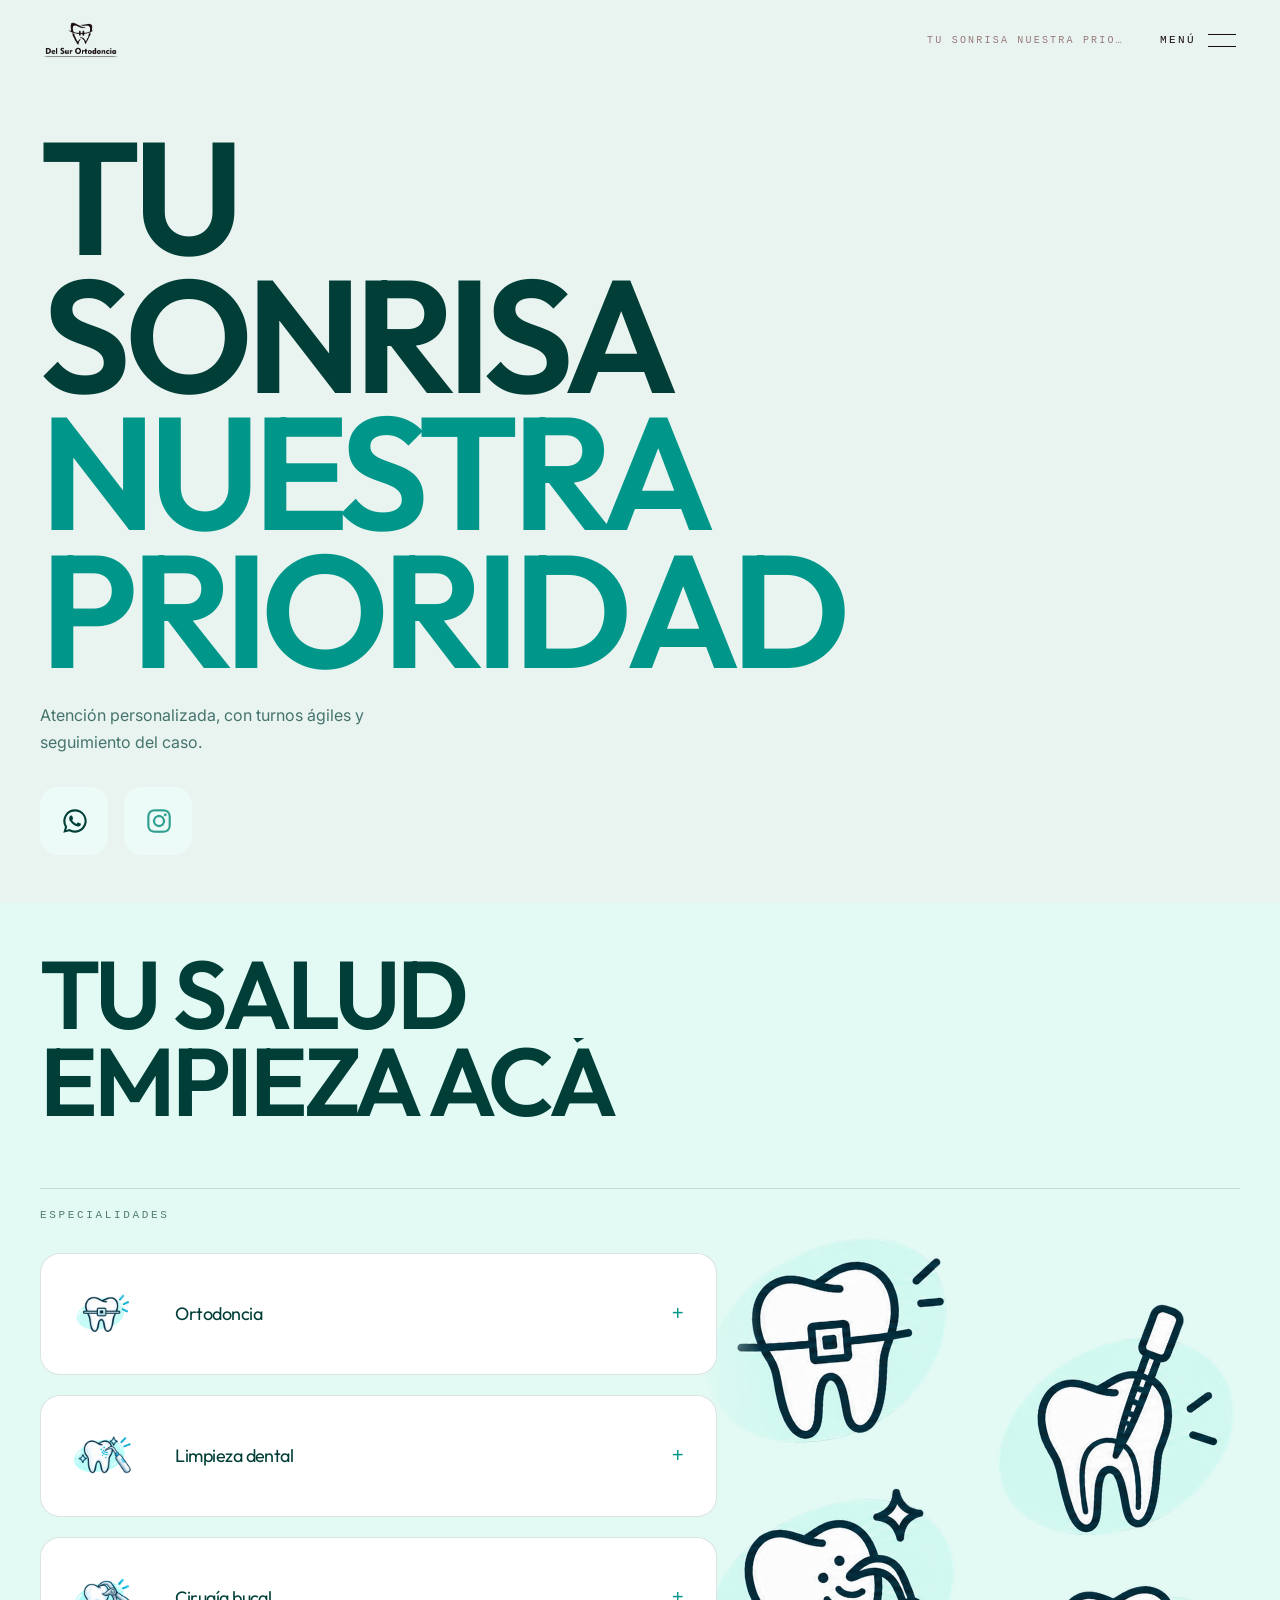
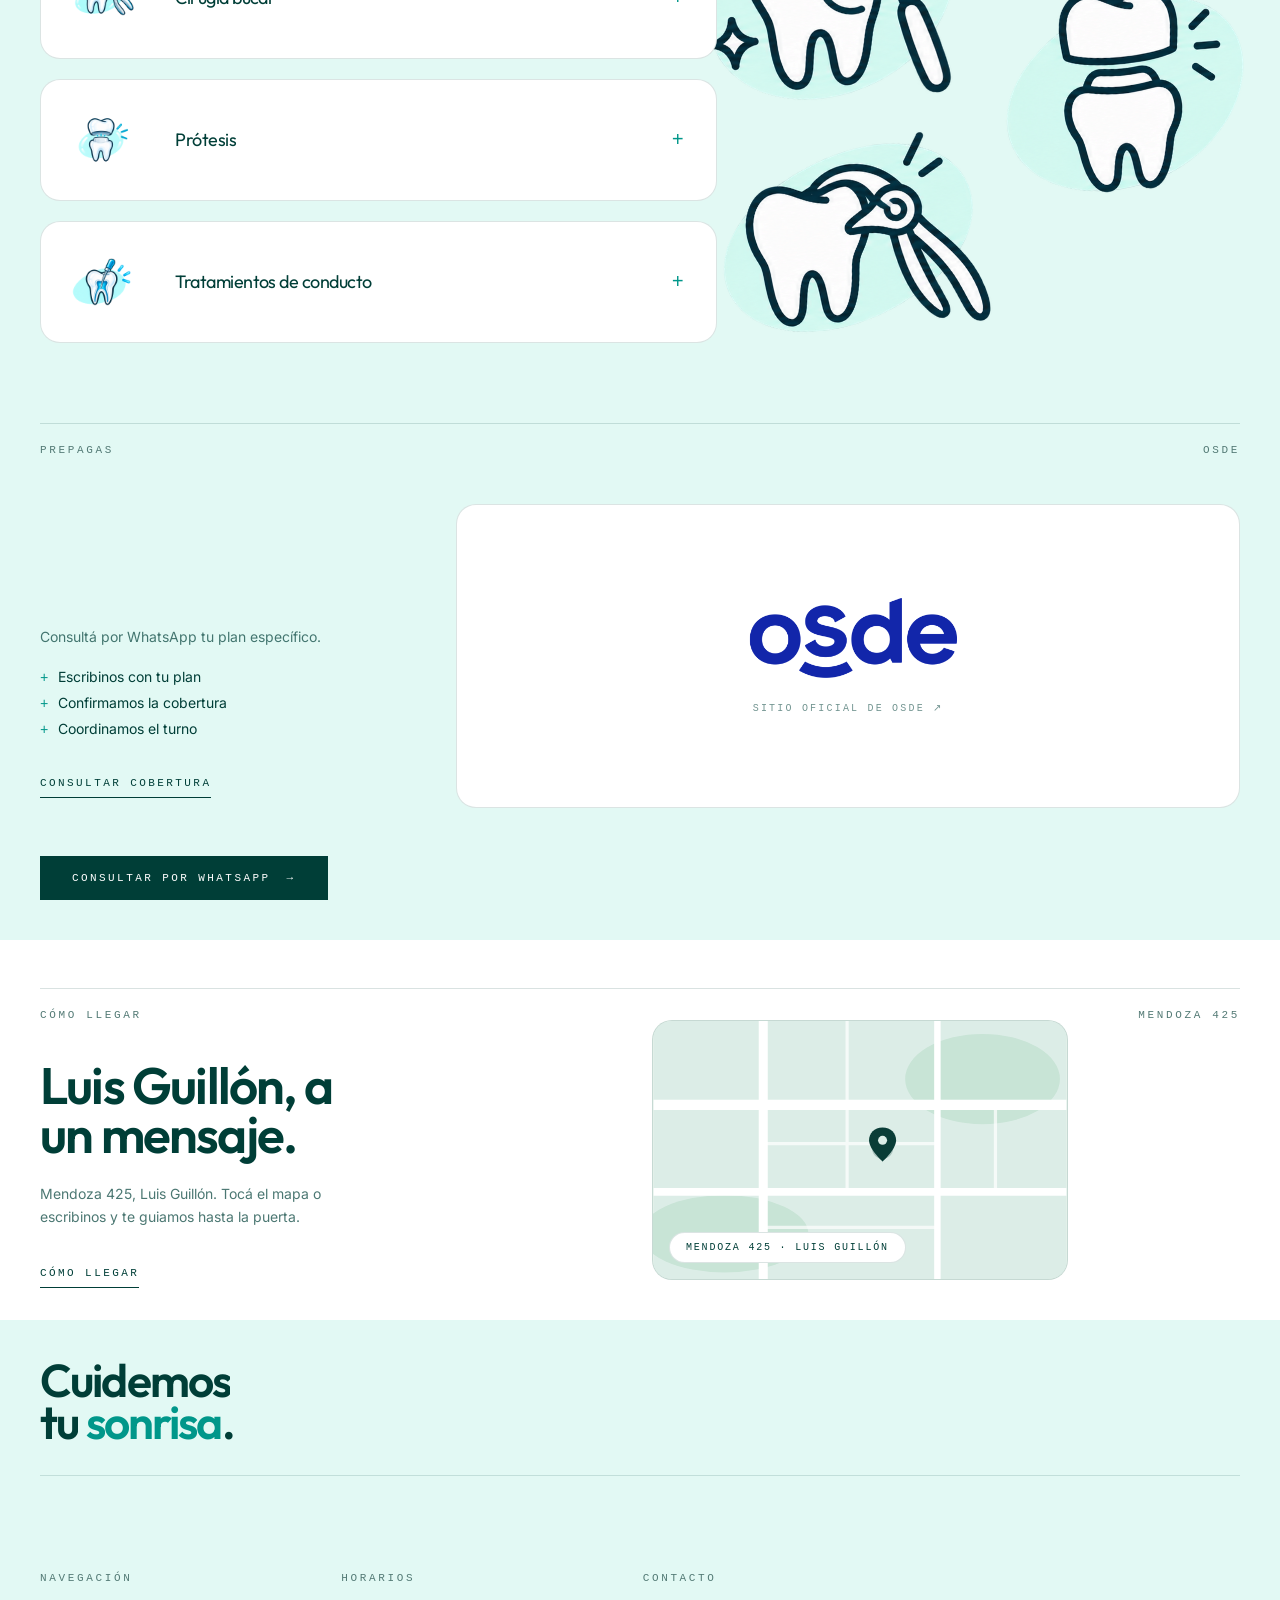
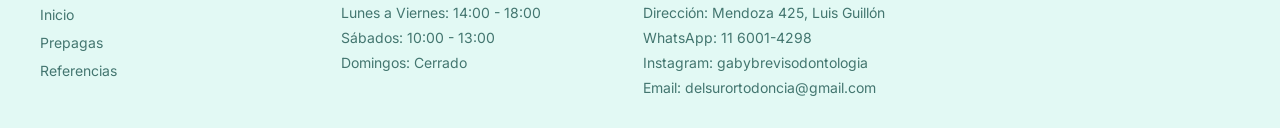
==== commit 48159462: "Celu" ====
--- a/index.html
+++ b/index.html
@@ -121,7 +121,7 @@
                 <img class="icono-especialidad" src="especialidades/ortodoncia/ortodoncia.png" alt="Icono de ortodoncia" loading="lazy">
                 <div class="contenido-especialidad">
                 <div class="acordeon-cabeza">
-                  <a href="https://wa.me/5491160014298?text=%C2%A1Hola%21%20Quiero%20pedir%20un%20turno%20por%20Ortodoncia."
+                  <a href="https://wa.me/5491160014298?text=%C2%A1Hola%21%20Quiero%20pedir%20un%20turno%20por%20el%20servicio%20de%20Ortodoncia."
                     target="_blank" rel="noopener noreferrer" class="fuente-titulo texto-grande"
                     style="text-decoration: none; color: inherit; flex-grow: 1;">Ortodoncia</a>
                   <button type="button" data-acordeon-btn aria-expanded="false"
@@ -143,7 +143,7 @@
                 <img class="icono-especialidad" src="especialidades/limpieza%20dental/limpieza.png" alt="Icono de limpieza dental" loading="lazy">
                 <div class="contenido-especialidad">
                 <div class="acordeon-cabeza">
-                  <a href="https://wa.me/5491160014298?text=%C2%A1Hola%21%20Quiero%20pedir%20un%20turno%20por%20Limpieza%20dental."
+                  <a href="https://wa.me/5491160014298?text=%C2%A1Hola%21%20Quiero%20pedir%20un%20turno%20por%20el%20servicio%20de%20Limpieza%20dental."
                     target="_blank" rel="noopener noreferrer" class="fuente-titulo texto-grande"
                     style="text-decoration: none; color: inherit; flex-grow: 1;">Limpieza dental</a>
                   <button type="button" data-acordeon-btn aria-expanded="false"
@@ -165,7 +165,7 @@
                 <img class="icono-especialidad" src="especialidades/cirugia%20bucal/cirugia.png" alt="Icono de cirugía bucal" loading="lazy">
                 <div class="contenido-especialidad">
                 <div class="acordeon-cabeza">
-                  <a href="https://wa.me/5491160014298?text=%C2%A1Hola%21%20Quiero%20pedir%20un%20turno%20por%20Cirug%C3%ADa%20bucal."
+                  <a href="https://wa.me/5491160014298?text=%C2%A1Hola%21%20Quiero%20pedir%20un%20turno%20por%20el%20servicio%20de%20Cirug%C3%ADa%20bucal."
                     target="_blank" rel="noopener noreferrer" class="fuente-titulo texto-grande"
                     style="text-decoration: none; color: inherit; flex-grow: 1;">Cirugía bucal</a>
                   <button type="button" data-acordeon-btn aria-expanded="false"
@@ -187,7 +187,7 @@
                 <img class="icono-especialidad" src="especialidades/protesis/protesis.png" alt="Icono de prótesis" loading="lazy">
                 <div class="contenido-especialidad">
                 <div class="acordeon-cabeza">
-                  <a href="https://wa.me/5491160014298?text=%C2%A1Hola%21%20Quiero%20pedir%20un%20turno%20por%20Pr%C3%B3tesis."
+                  <a href="https://wa.me/5491160014298?text=%C2%A1Hola%21%20Quiero%20pedir%20un%20turno%20por%20el%20servicio%20de%20Pr%C3%B3tesis."
                     target="_blank" rel="noopener noreferrer" class="fuente-titulo texto-grande"
                     style="text-decoration: none; color: inherit; flex-grow: 1;">Prótesis</a>
                   <button type="button" data-acordeon-btn aria-expanded="false"
@@ -209,7 +209,7 @@
                 <img class="icono-especialidad" src="especialidades/conducto/conducto.png" alt="Icono de tratamiento de conducto" loading="lazy">
                 <div class="contenido-especialidad">
                 <div class="acordeon-cabeza">
-                  <a href="https://wa.me/5491160014298?text=%C2%A1Hola%21%20Quiero%20pedir%20un%20turno%20por%20Tratamiento%20de%20conducto."
+                  <a href="https://wa.me/5491160014298?text=%C2%A1Hola%21%20Quiero%20pedir%20un%20turno%20por%20el%20servicio%20de%20Tratamiento%20de%20conducto."
                     target="_blank" rel="noopener noreferrer" class="fuente-titulo texto-grande"
                     style="text-decoration: none; color: inherit; flex-grow: 1;">Tratamientos de conducto</a>
                   <button type="button" data-acordeon-btn aria-expanded="false"
@@ -350,7 +350,6 @@
           <p class="etiqueta">Contacto</p>
           <ul class="margen-arriba-5 separacion-y-2 fuente-texto texto-chico opacidad-70">
             <li>Dirección: Mendoza 425, Luis Guillón</li>
-            <li><a href="#como-llegar">Cómo llegar</a></li>
             <li>WhatsApp: <a href="https://wa.me/5491160014298" target="_blank" rel="noopener noreferrer">11
                 6001-4298</a></li>
             <li>Instagram: <a href="https://www.instagram.com/gabybrevisodontologia/" target="_blank"
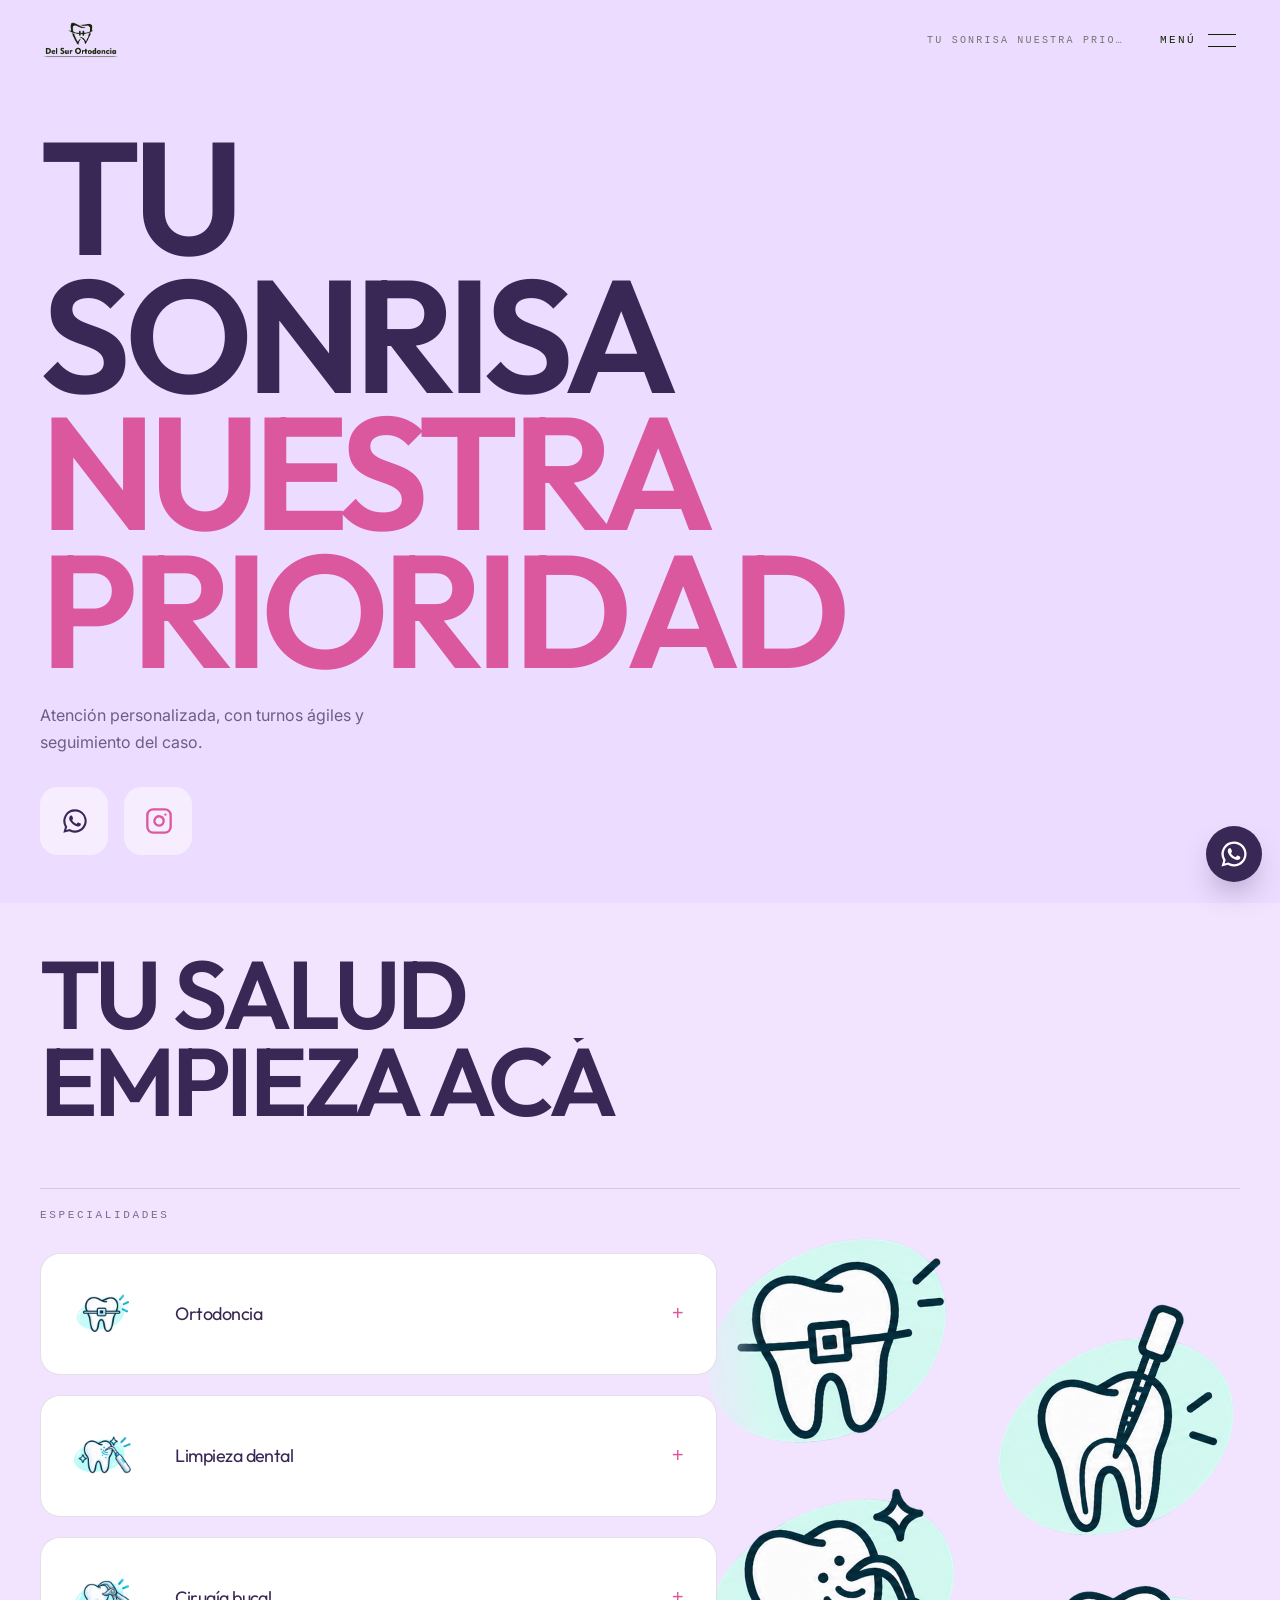
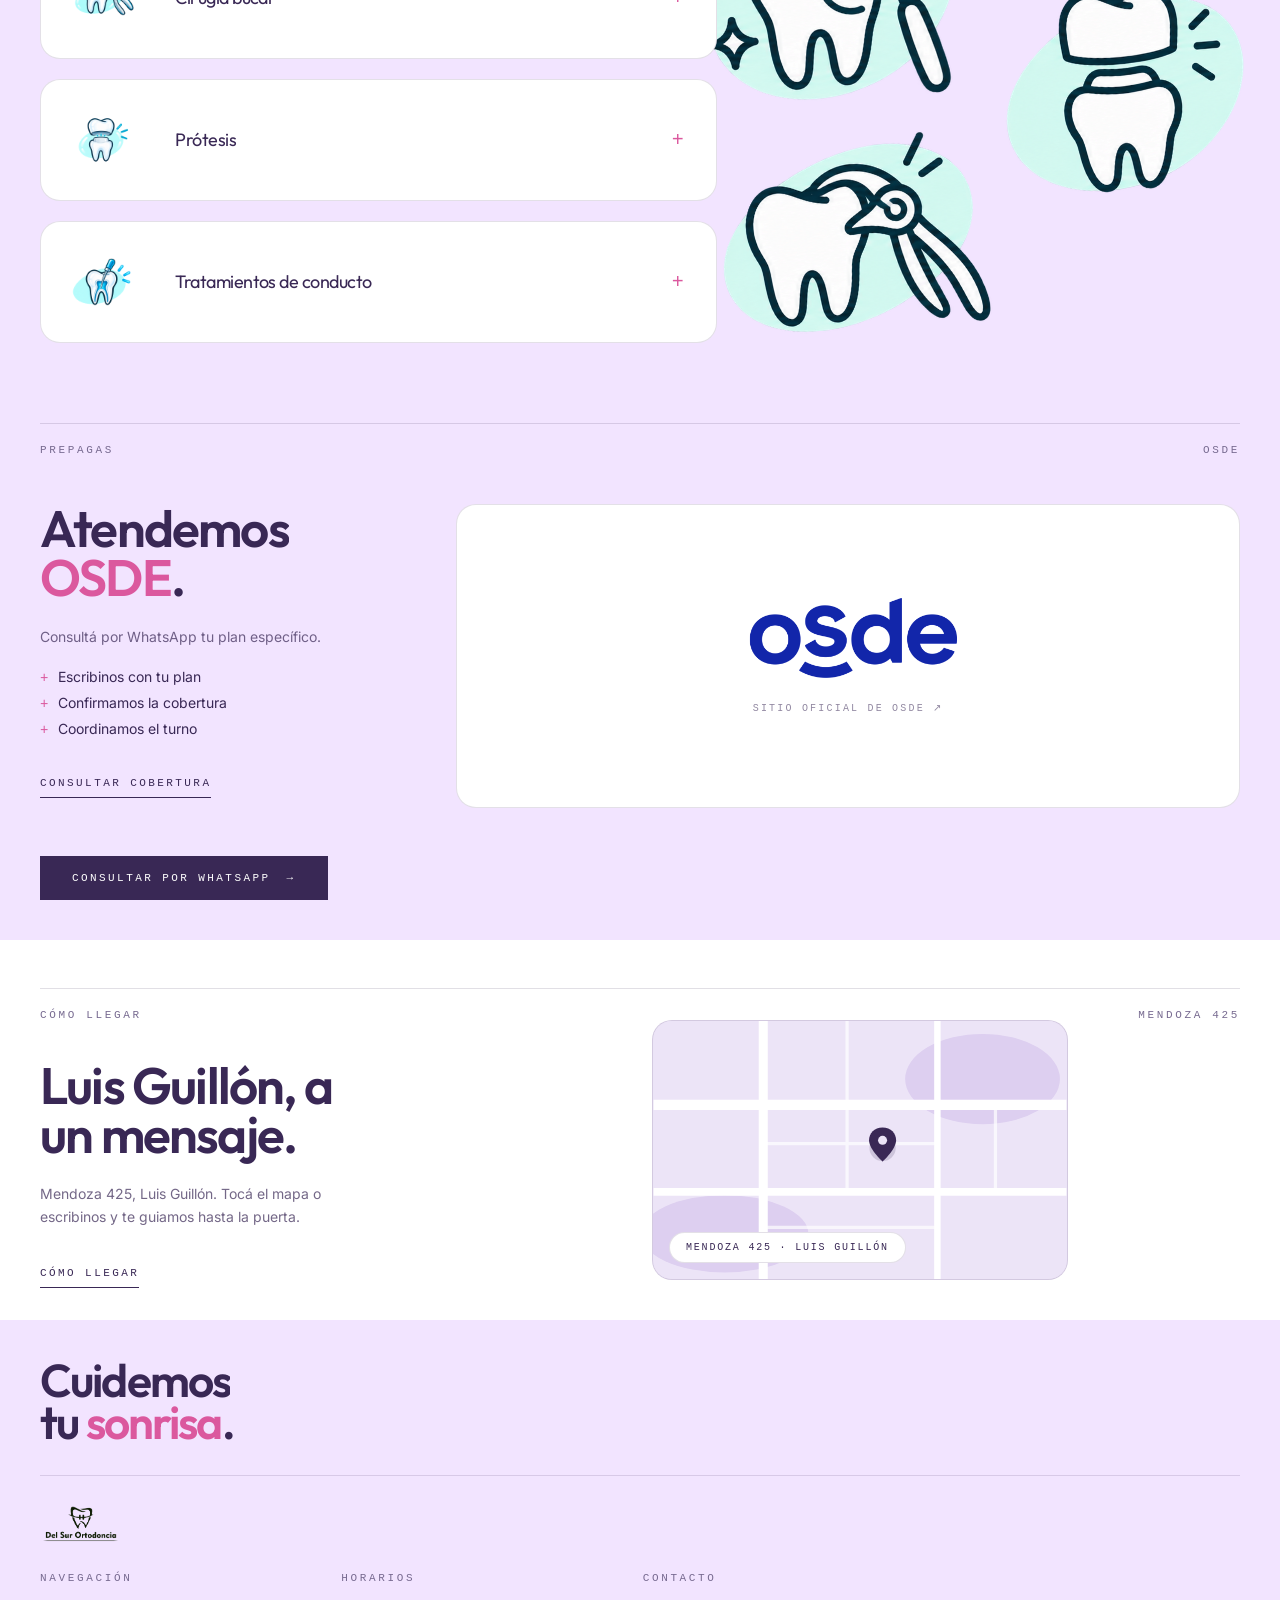
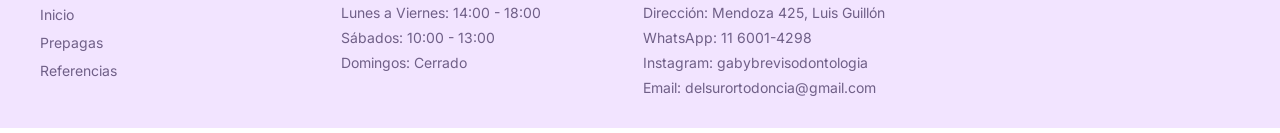
==== commit 9db98ce0: "Celu" ====
--- a/index.html
+++ b/index.html
@@ -18,7 +18,7 @@
   <link rel="preconnect" href="https://fonts.gstatic.com" crossorigin />
   <link rel="stylesheet"
     href="https://fonts.googleapis.com/css2?family=Outfit:wght@400;500;600;700&family=Inter:wght@400;500&display=swap" />
-  <link rel="stylesheet" href="css/base.css?v=6" />
+  <link rel="stylesheet" href="css/base.css?v=9" />
   <link rel="stylesheet" href="css/utils.css" />
   <link rel="stylesheet" href="css/efectos.css" />
 </head>
@@ -73,7 +73,7 @@
             <p class="fuente-texto parrafo opacidad-70 margen-arriba-6" style="max-width:38ch">
               Atención personalizada, con turnos ágiles y seguimiento del caso.
             </p>
-            <div class="margen-arriba-8 flexible espacio-4 peq-fila">
+            <div class="margen-arriba-8 flexible espacio-4 peq-fila hero-redes">
               <span>
                 <a class="boton-icono"
                   href="https://wa.me/5491160014298?text=%C2%A1Hola%21%20Quiero%20pedir%20un%20turno." target="_blank"
@@ -88,17 +88,14 @@
               <span>
                 <a class="boton-icono boton-icono-claro" href="https://www.instagram.com/gabybrevisodontologia/"
                   target="_blank" rel="noopener noreferrer" aria-label="Ir a Instagram" data-tipeo="Ir a Instagram">
-                  <img src="instagram.png" alt="" aria-hidden="true" width="32" height="32">
+                  <span class="icono-ig" aria-hidden="true"><svg viewBox="0 0 24 24" aria-hidden="true">
+                      <rect x="2" y="2" width="20" height="20" rx="5" ry="5"></rect>
+                      <path d="M16 11.37A4 4 0 1 1 12.63 8 4 4 0 0 1 16 11.37z"></path>
+                      <line x1="17.5" y1="6.5" x2="17.51" y2="6.5"></line>
+                    </svg></span>
                   <span class="tipeo" aria-hidden="true"></span>
                 </a>
               </span>
-              <div class="botones-mobile">
-                <a class="boton-mobile boton-mobile-solido"
-                  href="https://wa.me/5491160014298?text=%C2%A1Hola%21%20Quiero%20pedir%20un%20turno." target="_blank"
-                  rel="noopener noreferrer">Pedir turno por WhatsApp</a>
-                <a class="boton-mobile boton-mobile-borde" href="https://www.instagram.com/gabybrevisodontologia/"
-                  target="_blank" rel="noopener noreferrer">Ir a Instagram</a>
-              </div>
             </div>
           </div>
         </div>
@@ -295,21 +292,21 @@
               href="https://www.google.com/maps/dir/?api=1&destination=Mendoza+425+Luis+Guill%C3%B3n+Buenos+Aires"
               target="_blank" rel="noopener noreferrer" aria-label="Abrir cómo llegar en Google Maps">
               <svg viewBox="0 0 640 400" role="img" aria-hidden="true">
-                <rect x="0" y="0" width="640" height="400" fill="#DCEDE7" />
-                <ellipse cx="510" cy="90" rx="120" ry="70" fill="#C8E4D6" />
-                <ellipse cx="110" cy="330" rx="130" ry="60" fill="#C8E4D6" />
+                <rect x="0" y="0" width="640" height="400" fill="#ECE4F7" />
+                <ellipse cx="510" cy="90" rx="120" ry="70" fill="#DDCFF0" />
+                <ellipse cx="110" cy="330" rx="130" ry="60" fill="#DDCFF0" />
                 <path d="M0 130 H640" stroke="#FFFFFF" stroke-width="16" />
                 <path d="M0 265 H640" stroke="#FFFFFF" stroke-width="12" />
                 <path d="M170 0 V400" stroke="#FFFFFF" stroke-width="14" />
                 <path d="M440 0 V400" stroke="#FFFFFF" stroke-width="10" />
                 <path d="M300 130 V265 M170 190 H440 M170 320 H440 M300 0 V130 M530 130 V265" stroke="#FFFFFF"
                   stroke-width="5" opacity="0.7" />
-                <circle cx="355" cy="197" r="26" fill="#0A3D37" opacity="0.12">
+                <circle cx="355" cy="197" r="26" fill="#3A2855" opacity="0.12">
                   <animate attributeName="r" values="16;30" dur="2s" repeatCount="indefinite" />
                   <animate attributeName="opacity" values="0.25;0" dur="2s" repeatCount="indefinite" />
                 </circle>
-                <path d="M355 165c-13 0-21 9-21 20 0 14 21 33 21 33s21-19 21-33c0-11-8-20-21-20z" fill="#0A3D37" />
-                <circle cx="355" cy="185" r="7" fill="#DCEDE7" />
+                <path d="M355 165c-13 0-21 9-21 20 0 14 21 33 21 33s21-19 21-33c0-11-8-20-21-20z" fill="#3A2855" />
+                <circle cx="355" cy="185" r="7" fill="#ECE4F7" />
               </svg>
               <span class="mapa-chip">Mendoza 425 · Luis Guillón</span>
             </a>
@@ -360,6 +357,16 @@
       </div>
     </div>
   </footer>
+
+  <a class="wa-flotante"
+    href="https://wa.me/5491160014298?text=%C2%A1Hola%21%20Quiero%20consultar%20turnos%20y%20servicios." target="_blank"
+    rel="noopener noreferrer" aria-label="Consultar turnos y servicios por WhatsApp">
+    <span class="icono-wa" aria-hidden="true"><svg viewBox="0 0 24 24" aria-hidden="true">
+        <path
+          d="M12 2a10 10 0 0 0-8.6 15.1L2 22l5.05-1.32A10 10 0 1 0 12 2Zm0 18.2a8.2 8.2 0 0 1-4.18-1.15l-.3-.18-3 .79.8-2.93-.2-.3A8.2 8.2 0 1 1 12 20.2Zm4.59-6.15c-.25-.13-1.47-.72-1.7-.81-.23-.08-.4-.12-.56.13-.17.25-.64.81-.79.97-.14.17-.29.19-.54.06-.25-.12-1.05-.39-2-1.23-.74-.66-1.24-1.47-1.38-1.72-.15-.25-.02-.38.11-.51.11-.11.25-.29.38-.43.12-.15.16-.25.25-.42.08-.17.04-.31-.02-.43-.06-.13-.56-1.35-.77-1.85-.2-.48-.41-.42-.56-.43h-.48c-.17 0-.43.06-.66.31-.23.25-.87.85-.87 2.07 0 1.22.89 2.4 1.01 2.56.13.17 1.75 2.67 4.23 3.74.59.26 1.05.41 1.41.52.59.19 1.13.16 1.56.1.47-.07 1.47-.6 1.67-1.18.21-.58.21-1.07.14-1.18-.06-.1-.23-.16-.48-.29Z" />
+      </svg></span>
+  </a>
+
   <script src="js/site.js?v=3" defer></script>
   <script src="js/efectos.js?v=3" defer></script>
 </body>
--- a/css/base.css
+++ b/css/base.css
@@ -19,6 +19,21 @@
   --ease-out-expo: cubic-bezier(0.16, 1, 0.3, 1);
 }
 
+.pagina-inicio {
+  --ink: oklch(0.32 0.08 300);
+  --ink-soft: oklch(0.43 0.07 300);
+  --bone-deep: oklch(0.955 0.02 305);
+  --stone: oklch(0.55 0.06 300);
+  --mint: oklch(0.65 0.18 350);
+  --clay: oklch(0.7 0.12 330);
+  --sky: oklch(0.94 0.045 305);
+  --sky-deep: oklch(0.88 0.07 305);
+  --line: oklch(0.32 0.08 300 / 0.14);
+  --line-invert: oklch(0.32 0.08 300 / 0.1);
+  --background: var(--bone);
+  --foreground: var(--ink);
+}
+
 .pagina-prepagas {
   --ink: oklch(0.32 0.08 300);
   --ink-soft: oklch(0.43 0.07 300);
@@ -34,6 +49,10 @@
   --foreground: var(--ink);
 }
 
+.pagina-inicio .velo {
+  background: oklch(0.4 0.08 310);
+}
+
 .pagina-prepagas .velo {
   background: oklch(0.4 0.08 310);
 }
@@ -581,7 +600,7 @@
   border-bottom: 1px solid var(--line);
   border-bottom-left-radius: 1.25rem;
   border-bottom-right-radius: 1.25rem;
-  box-shadow: 0 30px 60px -30px oklch(0.32 0.07 185 / 0.25);
+  box-shadow: 0 30px 60px -30px color-mix(in oklab, var(--ink) 25%, transparent);
   padding-top: 5.25rem;
   padding-bottom: 1.5rem;
   transform: translateY(-102%);
@@ -757,6 +776,16 @@
   min-height: 68px;
   box-sizing: border-box;
   color: var(--ink);
+  background: color-mix(in oklab, var(--sky) 65%, var(--bone));
+  border-radius: 1.1rem;
+  transition:
+    transform 0.45s var(--ease-out-expo),
+    background-color 0.45s var(--ease-out-expo);
+}
+
+.boton-icono:hover {
+  transform: translateY(-3px);
+  background: color-mix(in oklab, var(--sky) 40%, var(--bone));
 }
 
 .boton-icono .tipeo:empty {
@@ -802,22 +831,101 @@
   object-fit: contain;
 }
 
+.icono-ig {
+  display: inline-flex;
+  align-items: center;
+  justify-content: center;
+  flex: none;
+  width: 32px;
+  height: 32px;
+  margin: 0;
+  padding-left: 2px;
+  box-sizing: border-box;
+  overflow: visible;
+  color: inherit;
+}
+
+.icono-ig svg {
+  display: block;
+  width: 28px;
+  height: 28px;
+  max-width: none;
+  fill: none;
+  stroke: currentColor;
+  stroke-width: 2;
+  stroke-linecap: round;
+  stroke-linejoin: round;
+}
+
+/* Hero: fila de redes sociales (WhatsApp + Instagram) */
+.hero-redes {
+  align-items: center;
+}
+
+@media (max-width: 47.99rem) {
+  .hero-redes {
+    width: 100%;
+    justify-content: space-between;
+    align-items: center;
+    gap: 1rem;
+    padding-inline: 20%;
+  }
+
+  .hero-redes .boton-icono {
+    min-width: 64px;
+    min-height: 64px;
+  }
+
+  .hero-redes .tipeo {
+    display: none;
+  }
+}
+
+/* Botón flotante de WhatsApp */
+.wa-flotante {
+  position: fixed;
+  right: 1.15rem;
+  bottom: 1.15rem;
+  z-index: 153;
+  display: inline-flex;
+  align-items: center;
+  justify-content: center;
+  width: 3.5rem;
+  height: 3.5rem;
+  box-sizing: border-box;
+  border-radius: 999px;
+  background: var(--ink);
+  color: var(--bone);
+  box-shadow: 0 16px 32px -14px color-mix(in oklab, var(--ink) 70%, transparent);
+  transition:
+    transform 0.45s var(--ease-out-expo),
+    background-color 0.45s var(--ease-out-expo);
+}
+
+.wa-flotante:hover {
+  transform: translateY(-4px) scale(1.04);
+}
+
+.wa-flotante .icono-wa {
+  padding-left: 1px;
+}
+
+.wa-flotante svg {
+  width: 30px;
+  height: 30px;
+}
+
+@media (prefers-reduced-motion: reduce) {
+  .wa-flotante:hover {
+    transform: none;
+  }
+}
+
 .botones-mobile {
   display: none;
 }
 
-@media (width >=48rem) {
-  .boton-icono {
-    background: color-mix(in oklab, var(--sky) 65%, var(--bone));
-    border-radius: 1.1rem;
-  }
-}
-
 @media (max-width: 47.99rem) {
-  .boton-icono {
-    display: none;
-  }
-
   .botones-mobile {
     display: flex;
     flex-direction: column;
@@ -1002,7 +1110,7 @@
 
 .tarjeta-osde:hover {
   transform: translateY(-0.25rem);
-  box-shadow: 0 24px 50px -30px oklch(0.32 0.07 185 / 0.35);
+  box-shadow: 0 24px 50px -30px color-mix(in oklab, var(--ink) 35%, transparent);
 }
 
 .tarjeta-osde img {
@@ -1060,7 +1168,7 @@
 }
 
 .pagina-inicio main>section:first-child {
-  background: #E9F3EF;
+  background: color-mix(in oklab, var(--sky) 65%, var(--sky-deep));
 }
 
 .pagina-inicio main>section:first-child .aurora {
@@ -1111,14 +1219,14 @@
   border: 1px solid var(--line);
   border-radius: 1.25rem;
   overflow: hidden;
-  background: #E6F2EC;
+  background: #ECE4F7;
   aspect-ratio: 16 / 10;
   transition: transform 0.5s var(--ease-out-expo), box-shadow 0.5s var(--ease-out-expo);
 }
 
 .mapa-dibujo:hover {
   transform: translateY(-0.25rem);
-  box-shadow: 0 24px 50px -30px oklch(0.32 0.07 185 / 0.35);
+  box-shadow: 0 24px 50px -30px color-mix(in oklab, var(--ink) 35%, transparent);
 }
 
 .mapa-dibujo svg {
@@ -1413,7 +1521,7 @@
   letter-spacing: 0.22em;
   text-transform: uppercase;
   border-radius: 999px;
-  box-shadow: 0 12px 30px -12px oklch(0.31 0.062 252 / 0.55);
+  box-shadow: 0 12px 30px -12px color-mix(in oklab, var(--ink) 55%, transparent);
   transform: translateY(160%);
   transition: transform 0.6s var(--ease-out-expo);
 }
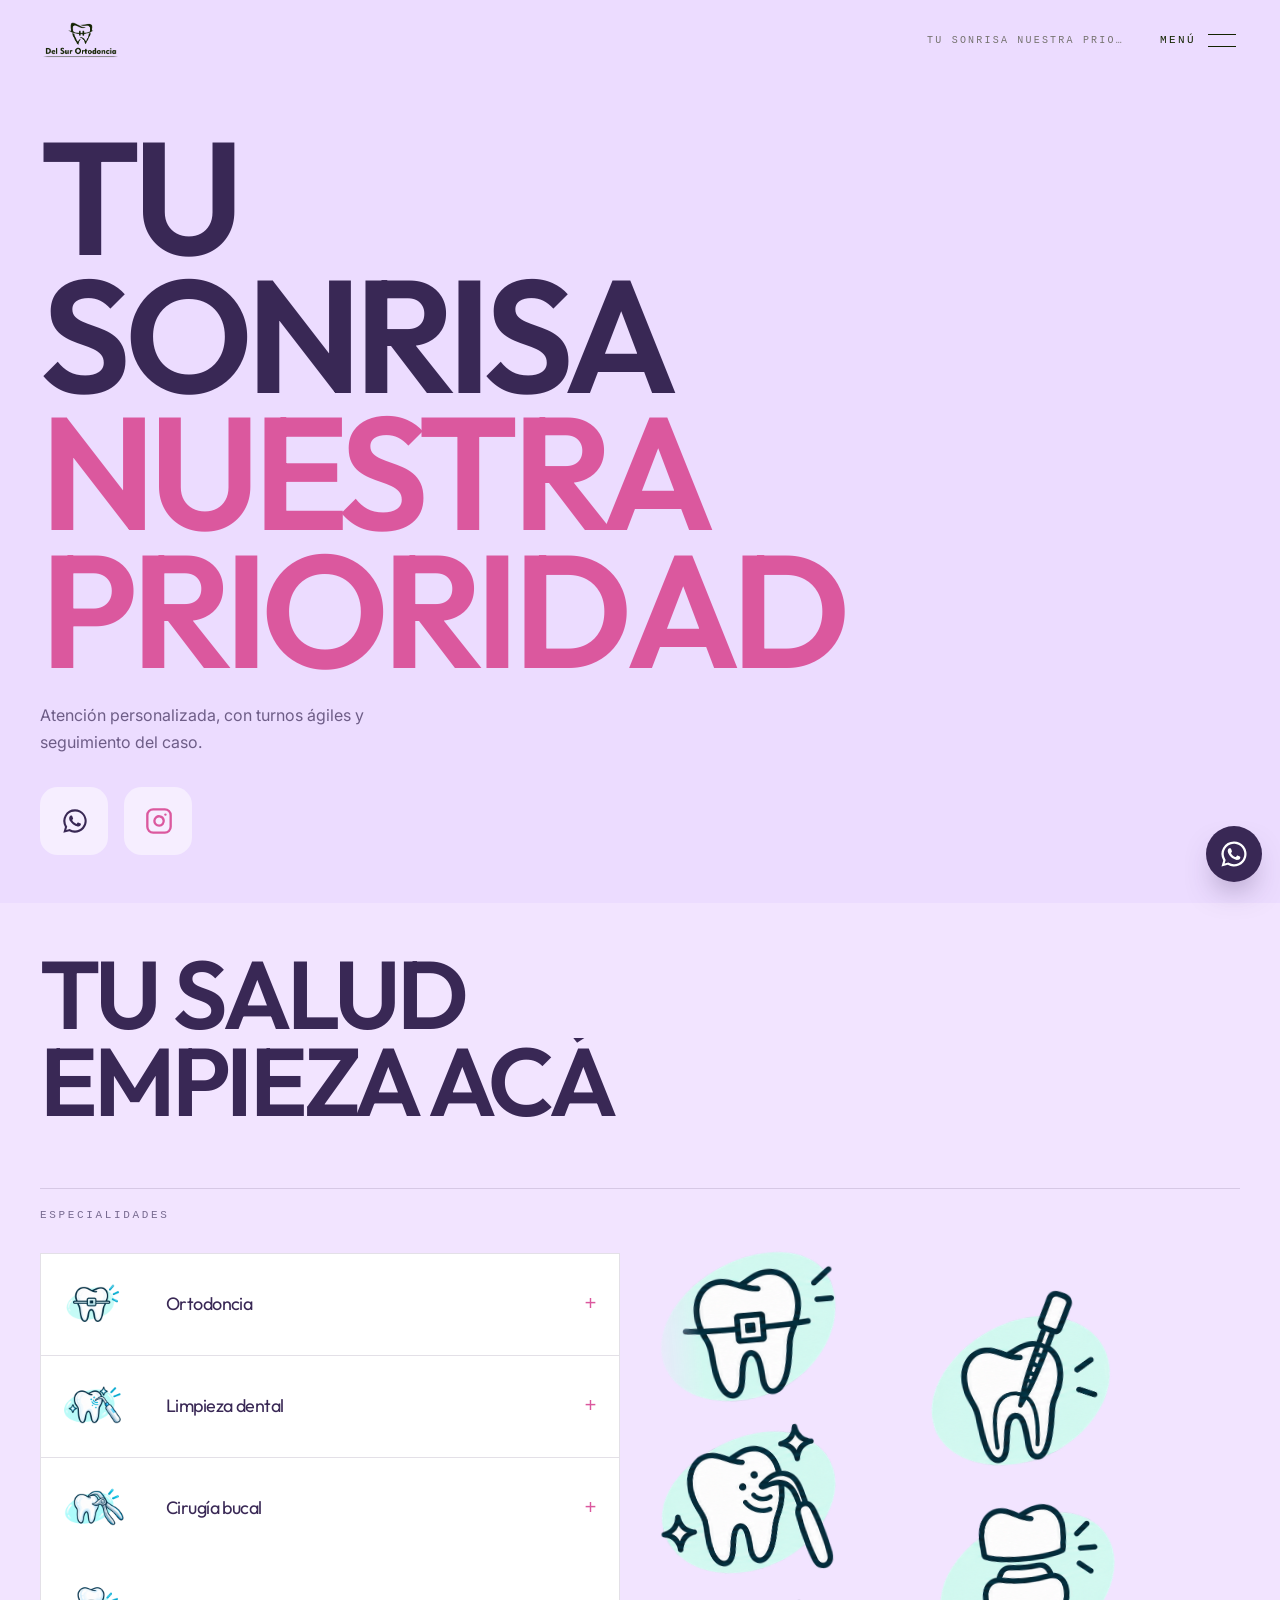
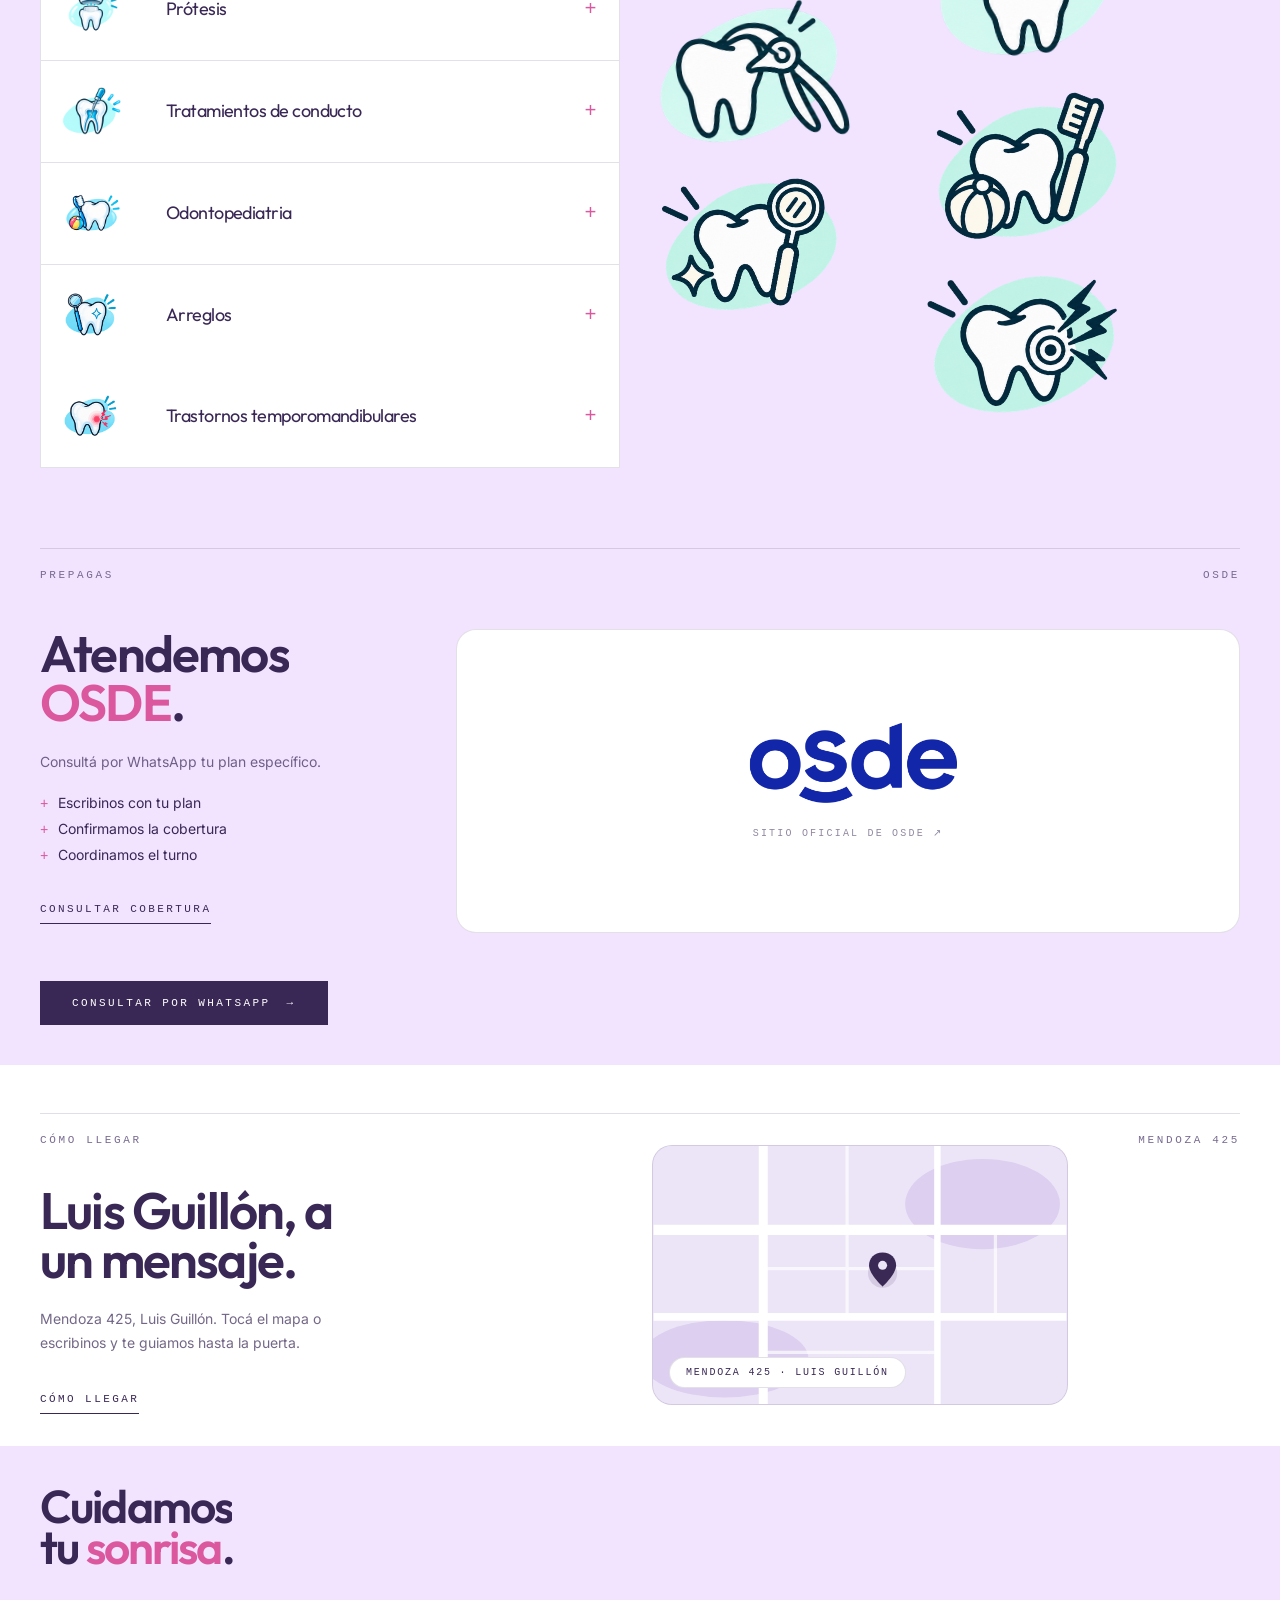
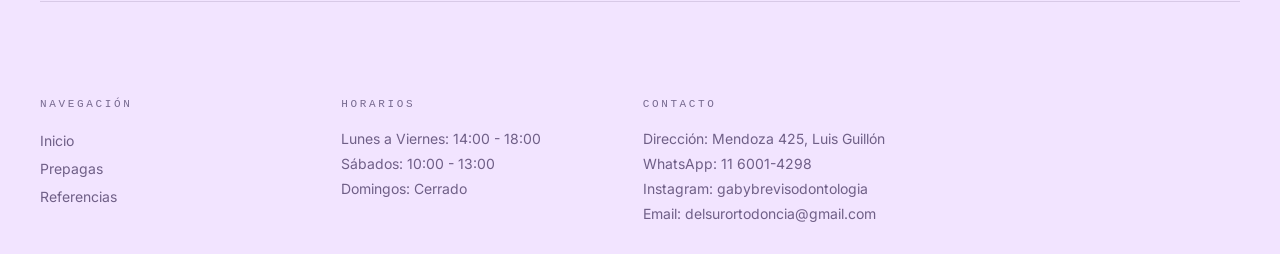
==== commit 11b48c88: "Celu" ====
--- a/index.html
+++ b/index.html
@@ -18,7 +18,7 @@
   <link rel="preconnect" href="https://fonts.gstatic.com" crossorigin />
   <link rel="stylesheet"
     href="https://fonts.googleapis.com/css2?family=Outfit:wght@400;500;600;700&family=Inter:wght@400;500&display=swap" />
-  <link rel="stylesheet" href="css/base.css?v=9" />
+  <link rel="stylesheet" href="css/base.css?v=11" />
   <link rel="stylesheet" href="css/utils.css" />
   <link rel="stylesheet" href="css/efectos.css" />
 </head>
@@ -73,6 +73,10 @@
             <p class="fuente-texto parrafo opacidad-70 margen-arriba-6" style="max-width:38ch">
               Atención personalizada, con turnos ágiles y seguimiento del caso.
             </p>
+            <div class="hero-foto">
+              <img src="referencias/imagen%20principal.jpeg" width="1377" height="1142"
+                alt="Niña sonriendo en el sillón dental sosteniendo su férula dental">
+            </div>
             <div class="margen-arriba-8 flexible espacio-4 peq-fila hero-redes">
               <span>
                 <a class="boton-icono"
@@ -224,6 +228,69 @@
                 </div>
                 </div>
               </div>
+              <div class="tarjeta relleno-6" data-acordeon>
+                <img class="icono-especialidad" src="especialidades/odontopediatria/odontopediatria.png" alt="Icono de odontopediatria" loading="lazy">
+                <div class="contenido-especialidad">
+                <div class="acordeon-cabeza">
+                  <a href="https://wa.me/5491160014298?text=%C2%A1Hola%21%20Quiero%20pedir%20un%20turno%20por%20el%20servicio%20de%20Odontopediatria."
+                    target="_blank" rel="noopener noreferrer" class="fuente-titulo texto-grande"
+                    style="text-decoration: none; color: inherit; flex-grow: 1;">Odontopediatria</a>
+                  <button type="button" data-acordeon-btn aria-expanded="false"
+                    style="background:none; border:none; padding:1rem; margin-right:-0.5rem; cursor:pointer;">
+                    <span class="acordeon-signo" aria-hidden="true" style="font-size: 1.25rem;">+</span>
+                  </button>
+                </div>
+                <div data-acordeon-cuerpo>
+                  <p class="margen-arriba-2 fuente-texto parrafo-chico opacidad-60">A completar...</p>
+                  <div class="imagenes-especialidad">
+                    <img src="especialidades/odontopediatria/ODONTOPEDIATRIA1.png" alt="Odontopediatria 1" loading="lazy">
+                    <img src="especialidades/odontopediatria/ODONTOPEDIATRIA2.png" alt="Odontopediatria 2" loading="lazy">
+                  </div>
+                </div>
+                </div>
+              </div>
+              <div class="tarjeta relleno-6" data-acordeon>
+                <img class="icono-especialidad" src="especialidades/arreglos/arreglos.png" alt="Icono de arreglos" loading="lazy">
+                <div class="contenido-especialidad">
+                <div class="acordeon-cabeza">
+                  <a href="https://wa.me/5491160014298?text=%C2%A1Hola%21%20Quiero%20pedir%20un%20turno%20por%20el%20servicio%20de%20Arreglos."
+                    target="_blank" rel="noopener noreferrer" class="fuente-titulo texto-grande"
+                    style="text-decoration: none; color: inherit; flex-grow: 1;">Arreglos</a>
+                  <button type="button" data-acordeon-btn aria-expanded="false"
+                    style="background:none; border:none; padding:1rem; margin-right:-0.5rem; cursor:pointer;">
+                    <span class="acordeon-signo" aria-hidden="true" style="font-size: 1.25rem;">+</span>
+                  </button>
+                </div>
+                <div data-acordeon-cuerpo>
+                  <p class="margen-arriba-2 fuente-texto parrafo-chico opacidad-60">A completar...</p>
+                  <div class="imagenes-especialidad">
+                    <img src="especialidades/arreglos/ARREGLOS1.png" alt="Arreglos 1" loading="lazy">
+                    <img src="especialidades/arreglos/ARREGLOS2.png" alt="Arreglos 2" loading="lazy">
+                  </div>
+                </div>
+                </div>
+              </div>
+              <div class="tarjeta relleno-6" data-acordeon>
+                <img class="icono-especialidad" src="especialidades/transtornos%20temporomandibulares/trastornos.png" alt="Icono de trastornos temporomandibulares" loading="lazy">
+                <div class="contenido-especialidad">
+                <div class="acordeon-cabeza">
+                  <a href="https://wa.me/5491160014298?text=%C2%A1Hola%21%20Quiero%20pedir%20un%20turno%20por%20el%20servicio%20de%20Trastornos%20temporomandibulares."
+                    target="_blank" rel="noopener noreferrer" class="fuente-titulo texto-grande"
+                    style="text-decoration: none; color: inherit; flex-grow: 1;">Trastornos temporomandibulares</a>
+                  <button type="button" data-acordeon-btn aria-expanded="false"
+                    style="background:none; border:none; padding:1rem; margin-right:-0.5rem; cursor:pointer;">
+                    <span class="acordeon-signo" aria-hidden="true" style="font-size: 1.25rem;">+</span>
+                  </button>
+                </div>
+                <div data-acordeon-cuerpo>
+                  <p class="margen-arriba-2 fuente-texto parrafo-chico opacidad-60">A completar...</p>
+                  <div class="imagenes-especialidad">
+                    <img src="especialidades/transtornos%20temporomandibulares/TRASTORNOS1.png" alt="Trastornos temporomandibulares 1" loading="lazy">
+                    <img src="especialidades/transtornos%20temporomandibulares/TRASTORNOS2.png" alt="Trastornos temporomandibulares 2" loading="lazy">
+                  </div>
+                </div>
+                </div>
+              </div>
             </div>
           
             <aside class="decor-especialidades" aria-hidden="true">
@@ -232,6 +299,9 @@
               <img class="decor-img decor-limpieza" src="especialidades/limpieza%20dental/limpieza3.png" alt="" loading="lazy">
               <img class="decor-img decor-cirugia" src="especialidades/cirugia%20bucal/cirugia3.png" alt="" loading="lazy">
               <img class="decor-img decor-protesis" src="especialidades/protesis/protesis3.png" alt="" loading="lazy">
+              <img class="decor-img decor-odontopediatria" src="especialidades/odontopediatria/odontopediatria3.png" alt="" loading="lazy">
+              <img class="decor-img decor-arreglos" src="especialidades/arreglos/arreglos3.png" alt="" loading="lazy">
+              <img class="decor-img decor-trastornos" src="especialidades/transtornos%20temporomandibulares/trastornos3.png" alt="" loading="lazy">
             </aside>
           </div>
         </div>
@@ -319,7 +389,7 @@
   <footer class="fondo-celeste">
     <div class="contenedor relleno-vert-8 med-rv-10">
       <div>
-        <h2 class="titulo-grande" data-palabras style="max-width:12ch">Cuidemos tu <span
+        <h2 class="titulo-grande" data-palabras style="max-width:12ch">Cuidamos tu <span
             class="texto-verde">sonrisa</span>.</h2>
       </div>
       <div class="margen-arriba-20 flexible columna espacio-3 borde-arriba relleno-arriba-6 peq-fila peq-ac peq-je">
@@ -371,4 +441,4 @@
   <script src="js/efectos.js?v=3" defer></script>
 </body>
 
-</html>+</html>
--- a/css/base.css
+++ b/css/base.css
@@ -857,7 +857,6 @@
   stroke-linejoin: round;
 }
 
-/* Hero: fila de redes sociales (WhatsApp + Instagram) */
 .hero-redes {
   align-items: center;
 }
@@ -881,7 +880,41 @@
   }
 }
 
-/* Botón flotante de WhatsApp */
+.hero-foto {
+  display: none;
+}
+
+@media (max-width: 47.99rem) {
+  .hero-foto {
+    display: block;
+    margin-top: 1.25rem;
+    -webkit-mask-image: linear-gradient(to bottom,
+        #000 0%,
+        #000 46%,
+        rgba(0, 0, 0, 0.72) 64%,
+        rgba(0, 0, 0, 0.38) 80%,
+        rgba(0, 0, 0, 0) 100%);
+    mask-image: linear-gradient(to bottom,
+        #000 0%,
+        #000 46%,
+        rgba(0, 0, 0, 0.72) 64%,
+        rgba(0, 0, 0, 0.38) 80%,
+        rgba(0, 0, 0, 0) 100%);
+  }
+
+  .hero-foto img {
+    display: block;
+    width: 100%;
+    height: auto;
+  }
+
+  .hero-foto + .hero-redes {
+    position: relative;
+    z-index: 2;
+    margin-top: -5.25rem;
+  }
+}
+
 .wa-flotante {
   position: fixed;
   right: 1.15rem;
@@ -1882,6 +1915,14 @@
   box-shadow: none;
 }
 
+#pedir-turno .envoltura-especialidades .tarjeta:nth-last-child(-n+2):not(.abierto) .icono-especialidad {
+  transform: scale(0.75);
+}
+
+#pedir-turno .envoltura-especialidades .tarjeta:nth-last-child(3):not(.abierto) .icono-especialidad {
+  transform: scale(0.9);
+}
+
 .contenido-especialidad {
   flex: 1;
   min-width: 0;
@@ -2122,14 +2163,14 @@
 @media (width >=48rem) {
   #pedir-turno .envoltura-especialidades {
     display: grid;
-    grid-template-columns: minmax(0, 7fr) minmax(0, 5fr);
+    grid-template-columns: minmax(0, 6fr) minmax(0, 6fr);
     gap: 0 2.5rem;
     align-items: start;
     position: relative;
   }
 
   #pedir-turno .envoltura-especialidades .grilla-tarjetas {
-    gap: 1.25rem;
+    gap: 0;
     background: transparent;
     position: relative;
     z-index: 2;
@@ -2137,8 +2178,16 @@
 
   #pedir-turno .envoltura-especialidades .tarjeta {
     border: 1px solid var(--line);
-    border-radius: 1.25rem;
+    border-radius: 0;
     overflow: hidden;
+  }
+
+  #pedir-turno .envoltura-especialidades .tarjeta + .tarjeta {
+    border-top-width: 0;
+  }
+
+  #pedir-turno .envoltura-especialidades .tarjeta.relleno-6 {
+    padding: 0.9rem;
   }
 
   #pedir-turno .decor-especialidades {
@@ -2160,51 +2209,77 @@
   }
 
   #pedir-turno .decor-ortodoncia {
-    margin-top: 1rem;
+    margin-top: 2rem;
     grid-column: 1;
     grid-row: 1;
-    width: min(100%, 12rem);
-    margin-left: -2rem;
-    transform: rotate(-5deg) scale(1.45);
+    width: min(100%, 8.5rem);
+    margin-left: 1rem;
+    transform: rotate(-5deg) scale(1.5);
     -webkit-mask-image: linear-gradient(to right, transparent, #000 28%);
     mask-image: linear-gradient(to right, transparent, #000 28%);
   }
 
   #pedir-turno .decor-conducto {
+    margin-right: 2rem;
     grid-column: 2;
     grid-row: 1;
-    width: min(100%, 12rem);
-    justify-self: center;
-    align-self: start;
-    margin-top: 7rem;
-    transform: rotate(-5deg) scale(1.4);
+    width: min(100%, 8.5rem);
+    margin-top: 6rem;
+    transform: rotate(-5deg) scale(1.5);
   }
 
   #pedir-turno .decor-limpieza {
-    width: min(100%, 12rem);
+    margin-left: 1rem;
+    width: min(100%, 8.5rem);
     grid-column: 1;
     grid-row: 2;
-    margin-left: -1.7rem;
-    margin-top: -3.3rem;
+    margin-top: -3rem;
     transform: rotate(-5deg) scale(1.4);
   }
 
   #pedir-turno .decor-cirugia {
-    width: min(100%, 12rem);
+    margin-left: 1.5rem;
+    width: min(100%, 8.5rem);
     grid-column: 1;
     grid-row: 3;
-    margin-top: 3rem;
+    margin-top: -3rem;
     transform: rotate(-5deg) scale(1.4);
   }
 
   #pedir-turno .decor-protesis {
-    margin-top: -7rem;
+    margin-right: 2rem;
+    margin-top: 2rem;
     grid-column: 2;
-    grid-row: 2 / span 2;
     align-self: center;
-    width: min(100%, 12rem);
-    justify-self: center;
-    transform: rotate(-5deg) scale(1.35);
+    width: min(100%, 8.5rem);
+    transform: rotate(-5deg) scale(1.4);
+  }
+
+  #pedir-turno .decor-odontopediatria {
+    margin-right: 2rem;
+    grid-column: 2;
+    grid-row: 4;
+    width: min(100%, 8.5rem);
+    margin-top: -4.5rem;
+    transform: rotate(-5deg) scale(1.5);
+  }
+
+  #pedir-turno .decor-arreglos {
+    grid-column: 1;
+    grid-row: 4;
+    width: min(100%, 8.5rem);
+    margin-top: 0rem;
+    margin-left: 1.5rem;
+    transform: rotate(-5deg) scale(1.4);
+  }
+
+  #pedir-turno .decor-trastornos {
+    margin-right: 2rem;
+    grid-column: 2;
+    grid-row: 5;
+    width: min(100%, 8.5rem);
+    margin-top: -4rem;
+    transform: rotate(-5deg) scale(1.5);
   }
 }
 
@@ -2225,37 +2300,59 @@
   #pedir-turno .decor-ortodoncia {
     grid-column: 1;
     grid-row: 1;
-    width: min(150%, 18rem);
-    margin-top: 0;
+    width: min(100%, 9rem);
+    margin-top: 1rem;
   }
 
   #pedir-turno .decor-conducto {
     grid-column: 2;
     grid-row: 1;
-    width: min(150%, 18rem);
-    margin-top: 4rem;
+    width: min(100%, 9rem);
+    margin-top: 5.5rem;
   }
 
   #pedir-turno .decor-limpieza {
-    margin-left: -2rem;
+    margin-left: 1.5rem;
     grid-column: 1;
     grid-row: 2;
-    width: min(150%, 18rem);
-    margin-top: -2rem;
+    width: min(100%, 9rem);
+    margin-top: -2.7rem;
   }
 
   #pedir-turno .decor-cirugia {
-    grid-column: 0;
+    grid-column: 1;
     grid-row: 3;
-    width: min(150%, 18rem);
-    margin-top: 4rem;
+    width: min(100%, 9rem);
+    margin-top: 2.3rem;
+    margin-left: 2rem;
   }
 
   #pedir-turno .decor-protesis {
     grid-column: 2;
     grid-row: 2 / span 2;
-    align-self: center;
-    width: min(110%, 18rem);
+    margin-top: -6.7rem;
+    width: min(100%, 9rem);
+  }
+
+  #pedir-turno .decor-odontopediatria {
+    grid-column: 2;
+    grid-row: 4;
+    width: min(100%, 9rem);
+    margin-top: -7.5rem;
+  }
+
+  #pedir-turno .decor-arreglos {
+    grid-column: 1;
+    grid-row: 4;
+    width: min(100%, 9rem);
+    margin-top: -0.5rem;
+  }
+
+  #pedir-turno .decor-trastornos {
+    grid-column: 2;
+    grid-row: 5;
+    width: min(100%, 9rem);
+    margin-top: -7.5rem;
   }
 }
 
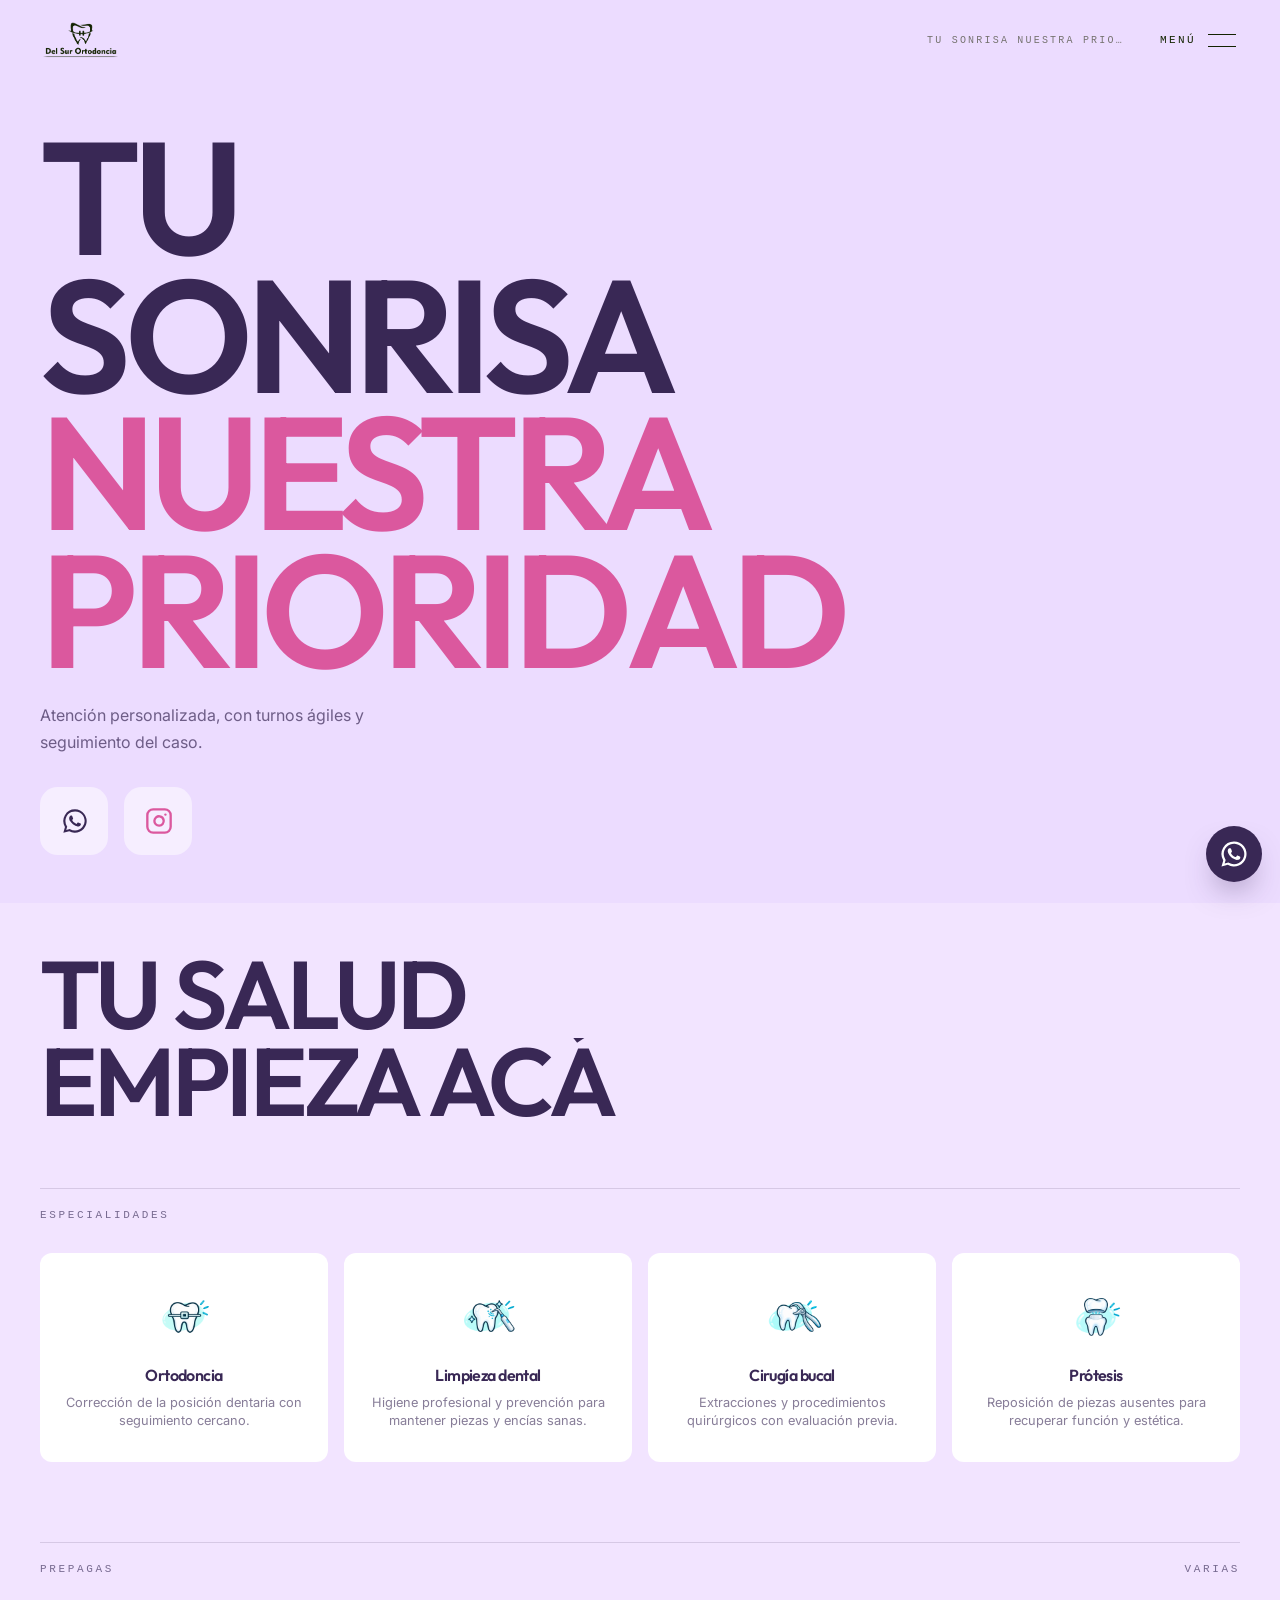
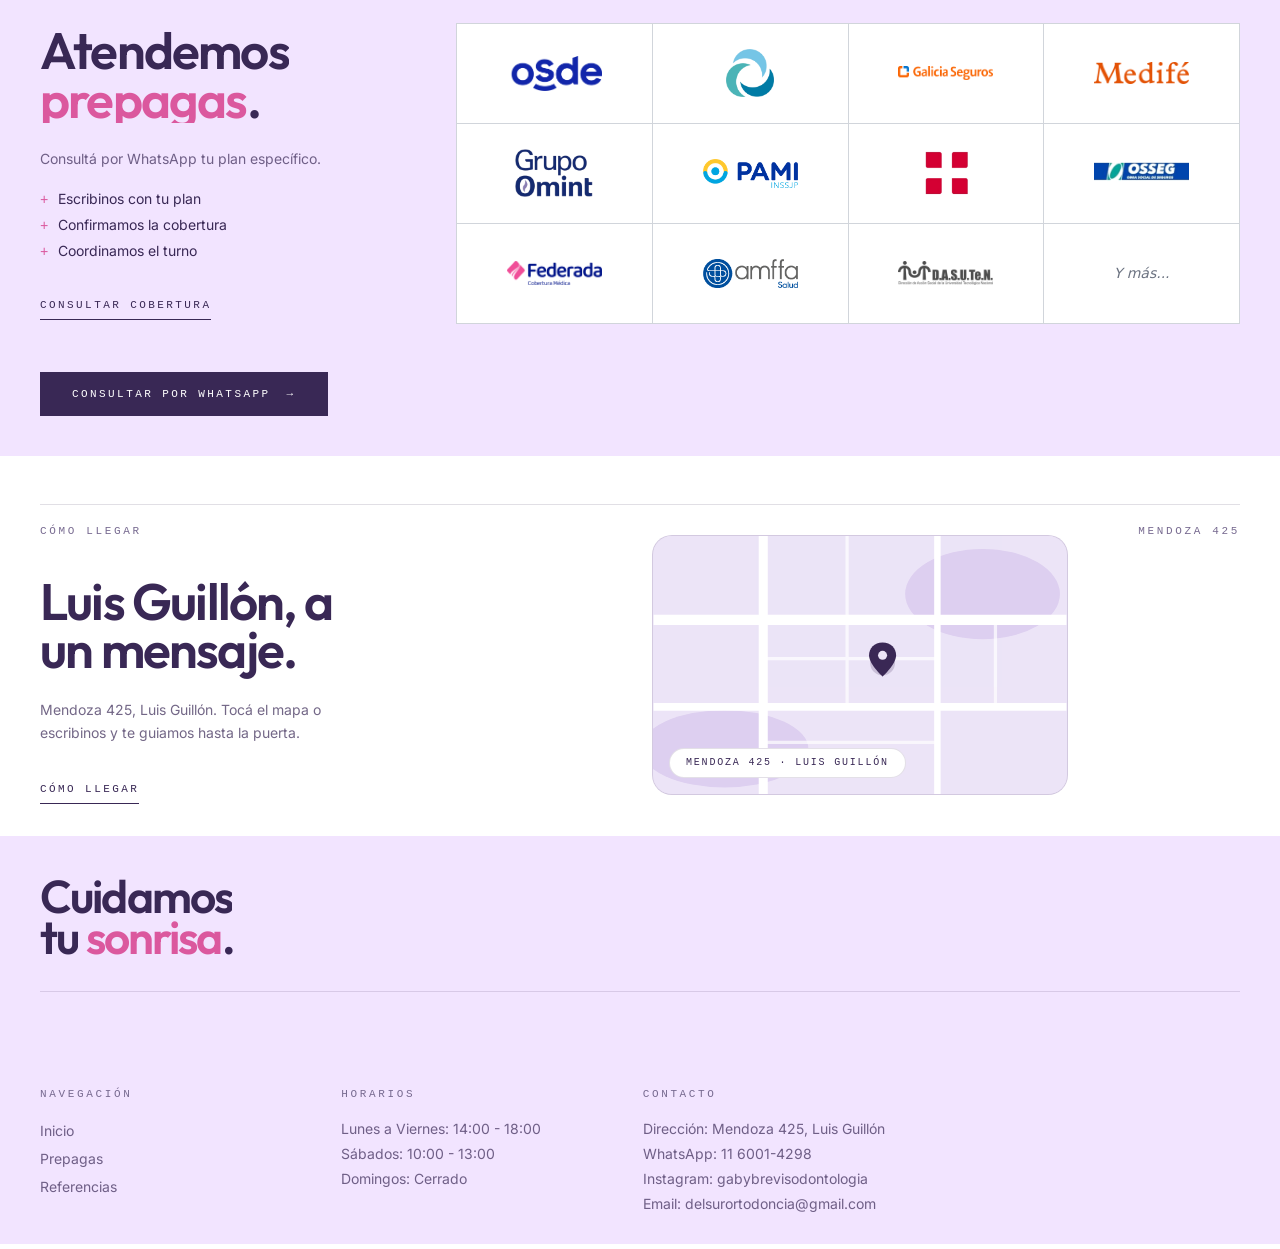
==== commit 1effa35d: "Prepagas" ====
--- a/index.html
+++ b/index.html
@@ -21,6 +21,35 @@
   <link rel="stylesheet" href="css/base.css?v=11" />
   <link rel="stylesheet" href="css/utils.css" />
   <link rel="stylesheet" href="css/efectos.css" />
+  <style>
+    .grilla-especialidades { display:grid; grid-template-columns:repeat(4,1fr); gap:1rem; margin-top:2rem; }
+    .tarjeta-especialidad { display:flex; flex-direction:column; align-items:center; justify-content:center; text-align:center; padding:2rem 1rem; background-color:#fff; border-radius:12px; text-decoration:none; color:inherit; transition:box-shadow 0.3s ease, transform 0.3s ease; cursor:pointer; }
+    .tarjeta-especialidad:hover { box-shadow:0 8px 24px rgba(0,0,0,0.1); transform:translateY(-4px); }
+    .tarjeta-especialidad img { width:64px; height:64px; object-fit:contain; margin-bottom:1rem; }
+    .tarjeta-especialidad h3 { font-size:1rem; font-weight:600; margin:0 0 0.5rem; line-height:1.3; }
+    .tarjeta-especialidad p { font-size:0.8rem; opacity:0.6; margin:0; line-height:1.4; }
+
+    /* Grilla de prepagas (home) */
+    .pagina-inicio .seccion-osde .grilla { align-items:center; }
+    .pagina-inicio .seccion-osde .grilla-prepagas { display:grid; grid-template-columns:repeat(4,1fr); gap:0; border-top:1px solid #d1d5db; border-left:1px solid #d1d5db; background-color:#fff; }
+    .pagina-inicio .seccion-osde .celda-prepaga { display:flex; align-items:center; justify-content:center; padding:1.5rem 1rem; border-right:1px solid #d1d5db; border-bottom:1px solid #d1d5db; min-height:100px; text-decoration:none; transition:box-shadow 0.3s ease, transform 0.3s ease; position:relative; z-index:1; background-color:#fff; }
+    .pagina-inicio .seccion-osde .celda-prepaga:hover { box-shadow:0 4px 12px rgba(0,0,0,0.08); transform:translateY(-2px); z-index:10; }
+    .pagina-inicio .seccion-osde .celda-prepaga img { max-width:95px; max-height:48px; object-fit:contain; }
+    .pagina-inicio .seccion-osde .solo-movil { display:none; }
+    @media (max-width:768px) {
+      .grilla-especialidades { grid-template-columns:repeat(2,1fr); gap:0.75rem; }
+      .tarjeta-especialidad { padding:1.5rem 0.75rem; }
+      .tarjeta-especialidad img { width:52px; height:52px; }
+      .tarjeta-especialidad h3 { font-size:0.875rem; }
+      .tarjeta-especialidad p { font-size:0.75rem; }
+      .pagina-inicio .seccion-osde .grilla { align-items:stretch; }
+      .pagina-inicio .seccion-osde .grilla-prepagas { grid-template-columns:repeat(3,1fr); }
+      .pagina-inicio .seccion-osde .celda-prepaga { min-height:80px; }
+      .pagina-inicio .seccion-osde .celda-prepaga img { max-width:70px; max-height:35px; }
+      .pagina-inicio .seccion-osde .ocultar-movil { display:none !important; }
+      .pagina-inicio .seccion-osde .solo-movil { display:block; }
+    }
+  </style>
 </head>
 
 <body class="pagina-inicio">
@@ -116,193 +145,27 @@
           <div class="cabecera-seccion">
             <span class="etiqueta">Especialidades</span>
           </div>
-          <div class="envoltura-especialidades">
-            <div class="grilla-tarjetas margen-arriba-8 med-columnas-1">
-              <div class="tarjeta relleno-6" data-acordeon>
-                <img class="icono-especialidad" src="especialidades/ortodoncia/ortodoncia.png" alt="Icono de ortodoncia" loading="lazy">
-                <div class="contenido-especialidad">
-                <div class="acordeon-cabeza">
-                  <a href="https://wa.me/5491160014298?text=%C2%A1Hola%21%20Quiero%20pedir%20un%20turno%20por%20el%20servicio%20de%20Ortodoncia."
-                    target="_blank" rel="noopener noreferrer" class="fuente-titulo texto-grande"
-                    style="text-decoration: none; color: inherit; flex-grow: 1;">Ortodoncia</a>
-                  <button type="button" data-acordeon-btn aria-expanded="false"
-                    style="background:none; border:none; padding:1rem; margin-right:-0.5rem; cursor:pointer;">
-                    <span class="acordeon-signo" aria-hidden="true" style="font-size: 1.25rem;">+</span>
-                  </button>
-                </div>
-                <div data-acordeon-cuerpo>
-                  <p class="margen-arriba-2 fuente-texto parrafo-chico opacidad-60">Corrección de la posición dentaria
-                    con seguimiento cercano.<span class="extra-pc"> Tratamientos para todas las edades, con controles periódicos.</span></p>
-                  <div class="imagenes-especialidad">
-                    <img src="especialidades/ortodoncia/ORTODONCIA1.png" alt="Ortodoncia 1" loading="lazy">
-                    <img src="especialidades/ortodoncia/ORTODONCIA2.png" alt="Ortodoncia 2" loading="lazy">
-                  </div>
-                </div>
-                </div>
-              </div>
-              <div class="tarjeta relleno-6" data-acordeon>
-                <img class="icono-especialidad" src="especialidades/limpieza%20dental/limpieza.png" alt="Icono de limpieza dental" loading="lazy">
-                <div class="contenido-especialidad">
-                <div class="acordeon-cabeza">
-                  <a href="https://wa.me/5491160014298?text=%C2%A1Hola%21%20Quiero%20pedir%20un%20turno%20por%20el%20servicio%20de%20Limpieza%20dental."
-                    target="_blank" rel="noopener noreferrer" class="fuente-titulo texto-grande"
-                    style="text-decoration: none; color: inherit; flex-grow: 1;">Limpieza dental</a>
-                  <button type="button" data-acordeon-btn aria-expanded="false"
-                    style="background:none; border:none; padding:1rem; margin-right:-0.5rem; cursor:pointer;">
-                    <span class="acordeon-signo" aria-hidden="true" style="font-size: 1.25rem;">+</span>
-                  </button>
-                </div>
-                <div data-acordeon-cuerpo>
-                  <p class="margen-arriba-2 fuente-texto parrafo-chico opacidad-60">Higiene profesional y prevención
-                    para mantener piezas y encías sanas.<span class="extra-pc"> Recomendamos un control cada seis meses.</span></p>
-                  <div class="imagenes-especialidad">
-                    <img src="especialidades/limpieza%20dental/LIMPIEZA%20DENTAL1.png" alt="Limpieza dental 1" loading="lazy">
-                    <img src="especialidades/limpieza%20dental/LIMPIEZA%20DENTAL2.png" alt="Limpieza dental 2" loading="lazy">
-                  </div>
-                </div>
-                </div>
-              </div>
-              <div class="tarjeta relleno-6" data-acordeon>
-                <img class="icono-especialidad" src="especialidades/cirugia%20bucal/cirugia.png" alt="Icono de cirugía bucal" loading="lazy">
-                <div class="contenido-especialidad">
-                <div class="acordeon-cabeza">
-                  <a href="https://wa.me/5491160014298?text=%C2%A1Hola%21%20Quiero%20pedir%20un%20turno%20por%20el%20servicio%20de%20Cirug%C3%ADa%20bucal."
-                    target="_blank" rel="noopener noreferrer" class="fuente-titulo texto-grande"
-                    style="text-decoration: none; color: inherit; flex-grow: 1;">Cirugía bucal</a>
-                  <button type="button" data-acordeon-btn aria-expanded="false"
-                    style="background:none; border:none; padding:1rem; margin-right:-0.5rem; cursor:pointer;">
-                    <span class="acordeon-signo" aria-hidden="true" style="font-size: 1.25rem;">+</span>
-                  </button>
-                </div>
-                <div data-acordeon-cuerpo>
-                  <p class="margen-arriba-2 fuente-texto parrafo-chico opacidad-60">Extracciones y procedimientos
-                    quirúrgicos con evaluación previa.<span class="extra-pc"> Te explicamos cada paso antes del procedimiento.</span></p>
-                  <div class="imagenes-especialidad">
-                    <img src="especialidades/cirugia%20bucal/EXTRACCION1.png" alt="Cirugía bucal 1" loading="lazy">
-                    <img src="especialidades/cirugia%20bucal/EXTRACCION2.png" alt="Cirugía bucal 2" loading="lazy">
-                  </div>
-                </div>
-                </div>
-              </div>
-              <div class="tarjeta relleno-6" data-acordeon>
-                <img class="icono-especialidad" src="especialidades/protesis/protesis.png" alt="Icono de prótesis" loading="lazy">
-                <div class="contenido-especialidad">
-                <div class="acordeon-cabeza">
-                  <a href="https://wa.me/5491160014298?text=%C2%A1Hola%21%20Quiero%20pedir%20un%20turno%20por%20el%20servicio%20de%20Pr%C3%B3tesis."
-                    target="_blank" rel="noopener noreferrer" class="fuente-titulo texto-grande"
-                    style="text-decoration: none; color: inherit; flex-grow: 1;">Prótesis</a>
-                  <button type="button" data-acordeon-btn aria-expanded="false"
-                    style="background:none; border:none; padding:1rem; margin-right:-0.5rem; cursor:pointer;">
-                    <span class="acordeon-signo" aria-hidden="true" style="font-size: 1.25rem;">+</span>
-                  </button>
-                </div>
-                <div data-acordeon-cuerpo>
-                  <p class="margen-arriba-2 fuente-texto parrafo-chico opacidad-60">Reposición de piezas ausentes para
-                    recuperar función y estética.<span class="extra-pc"> Opciones fijas y removibles según tu caso.</span></p>
-                  <div class="imagenes-especialidad">
-                    <img src="especialidades/protesis/PROTESIS1.png" alt="Prótesis 1" loading="lazy">
-                    <img src="especialidades/protesis/PROTESIS2.png" alt="Prótesis 2" loading="lazy">
-                  </div>
-                </div>
-                </div>
-              </div>
-              <div class="tarjeta relleno-6" data-acordeon>
-                <img class="icono-especialidad" src="especialidades/conducto/conducto.png" alt="Icono de tratamiento de conducto" loading="lazy">
-                <div class="contenido-especialidad">
-                <div class="acordeon-cabeza">
-                  <a href="https://wa.me/5491160014298?text=%C2%A1Hola%21%20Quiero%20pedir%20un%20turno%20por%20el%20servicio%20de%20Tratamiento%20de%20conducto."
-                    target="_blank" rel="noopener noreferrer" class="fuente-titulo texto-grande"
-                    style="text-decoration: none; color: inherit; flex-grow: 1;">Tratamientos de conducto</a>
-                  <button type="button" data-acordeon-btn aria-expanded="false"
-                    style="background:none; border:none; padding:1rem; margin-right:-0.5rem; cursor:pointer;">
-                    <span class="acordeon-signo" aria-hidden="true" style="font-size: 1.25rem;">+</span>
-                  </button>
-                </div>
-                <div data-acordeon-cuerpo>
-                  <p class="margen-arriba-2 fuente-texto parrafo-chico opacidad-60">Tratamiento del conducto radicular
-                    para conservar la pieza.<span class="extra-pc"> Diagnóstico y control posterior incluidos.</span></p>
-                  <div class="imagenes-especialidad">
-                    <img src="especialidades/conducto/CONDUCTO1.png" alt="Tratamiento de conducto 1" loading="lazy">
-                    <img src="especialidades/conducto/CONDUCTO2.png" alt="Tratamiento de conducto 2" loading="lazy">
-                  </div>
-                </div>
-                </div>
-              </div>
-              <div class="tarjeta relleno-6" data-acordeon>
-                <img class="icono-especialidad" src="especialidades/odontopediatria/odontopediatria.png" alt="Icono de odontopediatria" loading="lazy">
-                <div class="contenido-especialidad">
-                <div class="acordeon-cabeza">
-                  <a href="https://wa.me/5491160014298?text=%C2%A1Hola%21%20Quiero%20pedir%20un%20turno%20por%20el%20servicio%20de%20Odontopediatria."
-                    target="_blank" rel="noopener noreferrer" class="fuente-titulo texto-grande"
-                    style="text-decoration: none; color: inherit; flex-grow: 1;">Odontopediatria</a>
-                  <button type="button" data-acordeon-btn aria-expanded="false"
-                    style="background:none; border:none; padding:1rem; margin-right:-0.5rem; cursor:pointer;">
-                    <span class="acordeon-signo" aria-hidden="true" style="font-size: 1.25rem;">+</span>
-                  </button>
-                </div>
-                <div data-acordeon-cuerpo>
-                  <p class="margen-arriba-2 fuente-texto parrafo-chico opacidad-60">A completar...</p>
-                  <div class="imagenes-especialidad">
-                    <img src="especialidades/odontopediatria/ODONTOPEDIATRIA1.png" alt="Odontopediatria 1" loading="lazy">
-                    <img src="especialidades/odontopediatria/ODONTOPEDIATRIA2.png" alt="Odontopediatria 2" loading="lazy">
-                  </div>
-                </div>
-                </div>
-              </div>
-              <div class="tarjeta relleno-6" data-acordeon>
-                <img class="icono-especialidad" src="especialidades/arreglos/arreglos.png" alt="Icono de arreglos" loading="lazy">
-                <div class="contenido-especialidad">
-                <div class="acordeon-cabeza">
-                  <a href="https://wa.me/5491160014298?text=%C2%A1Hola%21%20Quiero%20pedir%20un%20turno%20por%20el%20servicio%20de%20Arreglos."
-                    target="_blank" rel="noopener noreferrer" class="fuente-titulo texto-grande"
-                    style="text-decoration: none; color: inherit; flex-grow: 1;">Arreglos</a>
-                  <button type="button" data-acordeon-btn aria-expanded="false"
-                    style="background:none; border:none; padding:1rem; margin-right:-0.5rem; cursor:pointer;">
-                    <span class="acordeon-signo" aria-hidden="true" style="font-size: 1.25rem;">+</span>
-                  </button>
-                </div>
-                <div data-acordeon-cuerpo>
-                  <p class="margen-arriba-2 fuente-texto parrafo-chico opacidad-60">A completar...</p>
-                  <div class="imagenes-especialidad">
-                    <img src="especialidades/arreglos/ARREGLOS1.png" alt="Arreglos 1" loading="lazy">
-                    <img src="especialidades/arreglos/ARREGLOS2.png" alt="Arreglos 2" loading="lazy">
-                  </div>
-                </div>
-                </div>
-              </div>
-              <div class="tarjeta relleno-6" data-acordeon>
-                <img class="icono-especialidad" src="especialidades/transtornos%20temporomandibulares/trastornos.png" alt="Icono de trastornos temporomandibulares" loading="lazy">
-                <div class="contenido-especialidad">
-                <div class="acordeon-cabeza">
-                  <a href="https://wa.me/5491160014298?text=%C2%A1Hola%21%20Quiero%20pedir%20un%20turno%20por%20el%20servicio%20de%20Trastornos%20temporomandibulares."
-                    target="_blank" rel="noopener noreferrer" class="fuente-titulo texto-grande"
-                    style="text-decoration: none; color: inherit; flex-grow: 1;">Trastornos temporomandibulares</a>
-                  <button type="button" data-acordeon-btn aria-expanded="false"
-                    style="background:none; border:none; padding:1rem; margin-right:-0.5rem; cursor:pointer;">
-                    <span class="acordeon-signo" aria-hidden="true" style="font-size: 1.25rem;">+</span>
-                  </button>
-                </div>
-                <div data-acordeon-cuerpo>
-                  <p class="margen-arriba-2 fuente-texto parrafo-chico opacidad-60">A completar...</p>
-                  <div class="imagenes-especialidad">
-                    <img src="especialidades/transtornos%20temporomandibulares/TRASTORNOS1.png" alt="Trastornos temporomandibulares 1" loading="lazy">
-                    <img src="especialidades/transtornos%20temporomandibulares/TRASTORNOS2.png" alt="Trastornos temporomandibulares 2" loading="lazy">
-                  </div>
-                </div>
-                </div>
-              </div>
-            </div>
-          
-            <aside class="decor-especialidades" aria-hidden="true">
-              <img class="decor-img decor-ortodoncia" src="especialidades/ortodoncia/ortodoncia3.png" alt="" loading="lazy">
-              <img class="decor-img decor-conducto" src="especialidades/conducto/conducto3.png" alt="" loading="lazy">
-              <img class="decor-img decor-limpieza" src="especialidades/limpieza%20dental/limpieza3.png" alt="" loading="lazy">
-              <img class="decor-img decor-cirugia" src="especialidades/cirugia%20bucal/cirugia3.png" alt="" loading="lazy">
-              <img class="decor-img decor-protesis" src="especialidades/protesis/protesis3.png" alt="" loading="lazy">
-              <img class="decor-img decor-odontopediatria" src="especialidades/odontopediatria/odontopediatria3.png" alt="" loading="lazy">
-              <img class="decor-img decor-arreglos" src="especialidades/arreglos/arreglos3.png" alt="" loading="lazy">
-              <img class="decor-img decor-trastornos" src="especialidades/transtornos%20temporomandibulares/trastornos3.png" alt="" loading="lazy">
-            </aside>
+          <div class="grilla-especialidades">
+            <a href="https://wa.me/5491160014298?text=%C2%A1Hola%21%20Quiero%20pedir%20un%20turno%20por%20el%20servicio%20de%20Ortodoncia." target="_blank" rel="noopener noreferrer" class="tarjeta-especialidad">
+              <img src="especialidades/ortodoncia/ortodoncia.png" alt="Ortodoncia" loading="lazy">
+              <h3>Ortodoncia</h3>
+              <p>Corrección de la posición dentaria con seguimiento cercano.</p>
+            </a>
+            <a href="https://wa.me/5491160014298?text=%C2%A1Hola%21%20Quiero%20pedir%20un%20turno%20por%20el%20servicio%20de%20Limpieza%20dental." target="_blank" rel="noopener noreferrer" class="tarjeta-especialidad">
+              <img src="especialidades/limpieza%20dental/limpieza.png" alt="Limpieza dental" loading="lazy">
+              <h3>Limpieza dental</h3>
+              <p>Higiene profesional y prevención para mantener piezas y encías sanas.</p>
+            </a>
+            <a href="https://wa.me/5491160014298?text=%C2%A1Hola%21%20Quiero%20pedir%20un%20turno%20por%20el%20servicio%20de%20Cirug%C3%ADa%20bucal." target="_blank" rel="noopener noreferrer" class="tarjeta-especialidad">
+              <img src="especialidades/cirugia%20bucal/cirugia.png" alt="Cirugía bucal" loading="lazy">
+              <h3>Cirugía bucal</h3>
+              <p>Extracciones y procedimientos quirúrgicos con evaluación previa.</p>
+            </a>
+            <a href="https://wa.me/5491160014298?text=%C2%A1Hola%21%20Quiero%20pedir%20un%20turno%20por%20el%20servicio%20de%20Pr%C3%B3tesis." target="_blank" rel="noopener noreferrer" class="tarjeta-especialidad">
+              <img src="especialidades/protesis/protesis.png" alt="Prótesis" loading="lazy">
+              <h3>Prótesis</h3>
+              <p>Reposición de piezas ausentes para recuperar función y estética.</p>
+            </a>
           </div>
         </div>
       </div>
@@ -310,13 +173,13 @@
 
     <section class="fondo-celeste relleno-abajo-8 med-rb-8 relleno-arriba-8 med-ra-12 seccion-osde">
       <div class="contenedor">
-        <div class="cabecera-seccion"><span class="etiqueta">Prepagas</span><span class="derecha etiqueta">OSDE</span>
+        <div class="cabecera-seccion"><span class="etiqueta">Prepagas</span><span class="derecha etiqueta">Varias</span>
         </div>
         <div class="grilla espacio-12 margen-arriba-12 med-columnas-12">
           <div class="med-cs-4">
             <div data-reveal data-y="40">
               <h2 class="titulo-mediano" data-palabras style="max-width:14ch">Atendemos <span
-                  class="texto-verde">OSDE</span>.</h2>
+                  class="texto-verde">prepagas</span>.</h2>
               <p class="margen-arriba-6 fuente-texto parrafo-chico opacidad-70" style="max-width:38ch">Consultá por
                 WhatsApp tu plan específico.</p>
               <ul class="lista-osde fuente-texto texto-chico">
@@ -330,9 +193,21 @@
             </div>
           </div>
           <div class="med-cs-8">
-            <a class="tarjeta-osde" href="https://www.osde.com.ar" target="_blank" rel="noopener noreferrer"
-              aria-label="Ir al sitio de OSDE"><img src="assets/logos/osde.png" alt="Logo de OSDE"
-                loading="lazy" /><span class="leyenda">Sitio oficial de OSDE ↗</span></a>
+            <div class="grilla-prepagas">
+              <a href="https://www.osde.com.ar" target="_blank" rel="noopener noreferrer" aria-label="Sitio oficial de OSDE" class="celda-prepaga"><img src="assets/logos/osde.png" alt="OSDE" loading="lazy"></a>
+              <a href="https://www.iosfa.org.ar" target="_blank" rel="noopener noreferrer" aria-label="Sitio oficial de IOSFA" class="celda-prepaga ocultar-movil"><img src="assets/logos/iosfa.png" alt="IOSFA" loading="lazy"></a>
+              <a href="https://www.galiciaseguros.com.ar" target="_blank" rel="noopener noreferrer" aria-label="Sitio oficial de Galicia Seguros" class="celda-prepaga"><img src="assets/logos/galicia.png" alt="Galicia Seguros" loading="lazy"></a>
+              <a href="https://www.medife.com.ar" target="_blank" rel="noopener noreferrer" aria-label="Sitio oficial de Medifé" class="celda-prepaga"><img src="assets/logos/medife.png" alt="Medifé" loading="lazy"></a>
+              <a href="https://www.omint.com.ar" target="_blank" rel="noopener noreferrer" aria-label="Sitio oficial de Grupo Omint" class="celda-prepaga"><img src="assets/logos/omint.png" alt="Grupo Omint" loading="lazy"></a>
+              <a href="https://www.pami.org.ar" target="_blank" rel="noopener noreferrer" aria-label="Sitio oficial de PAMI" class="celda-prepaga"><img src="assets/logos/pami.png" alt="PAMI" loading="lazy"></a>
+              <a href="https://www.swissmedical.com" target="_blank" rel="noopener noreferrer" aria-label="Sitio oficial de Swiss Medical" class="celda-prepaga"><img src="assets/logos/swiss.png" alt="Swiss Medical" loading="lazy"></a>
+              <a href="https://www.osseg.com.ar" target="_blank" rel="noopener noreferrer" aria-label="Sitio oficial de OSSEG" class="celda-prepaga ocultar-movil"><img src="assets/logos/osseg.png" alt="OSSEG" loading="lazy"></a>
+              <a href="https://www.federada.com.ar" target="_blank" rel="noopener noreferrer" aria-label="Sitio oficial de Federada" class="celda-prepaga ocultar-movil"><img src="assets/logos/federada.png" alt="Federada" loading="lazy"></a>
+              <a href="https://www.amiffa.com.ar" target="_blank" rel="noopener noreferrer" aria-label="Sitio oficial de Amiffa Salud" class="celda-prepaga ocultar-movil"><img src="assets/logos/amffa.png" alt="Amiffa Salud" loading="lazy"></a>
+              <a href="https://www.dasuten.org.ar" target="_blank" rel="noopener noreferrer" aria-label="Sitio oficial de D.A.S.U.Te.N." class="celda-prepaga ocultar-movil"><img src="assets/logos/dasuten.png" alt="D.A.S.U.Te.N." loading="lazy"></a>
+              <div class="celda-prepaga ocultar-movil" style="cursor:default;"><span style="font-size:0.875rem; color:#6b7280; font-style:italic;">Y más...</span></div>
+            </div>
+            <p class="solo-movil" style="text-align:center; margin-top:0.75rem; font-size:0.75rem; color:#6b7280; font-style:italic;">Y más...</p>
           </div>
         </div>
         <div class="margen-arriba-12 solo-pc"><span data-magnetic="0.25"><a class="boton boton-solido"
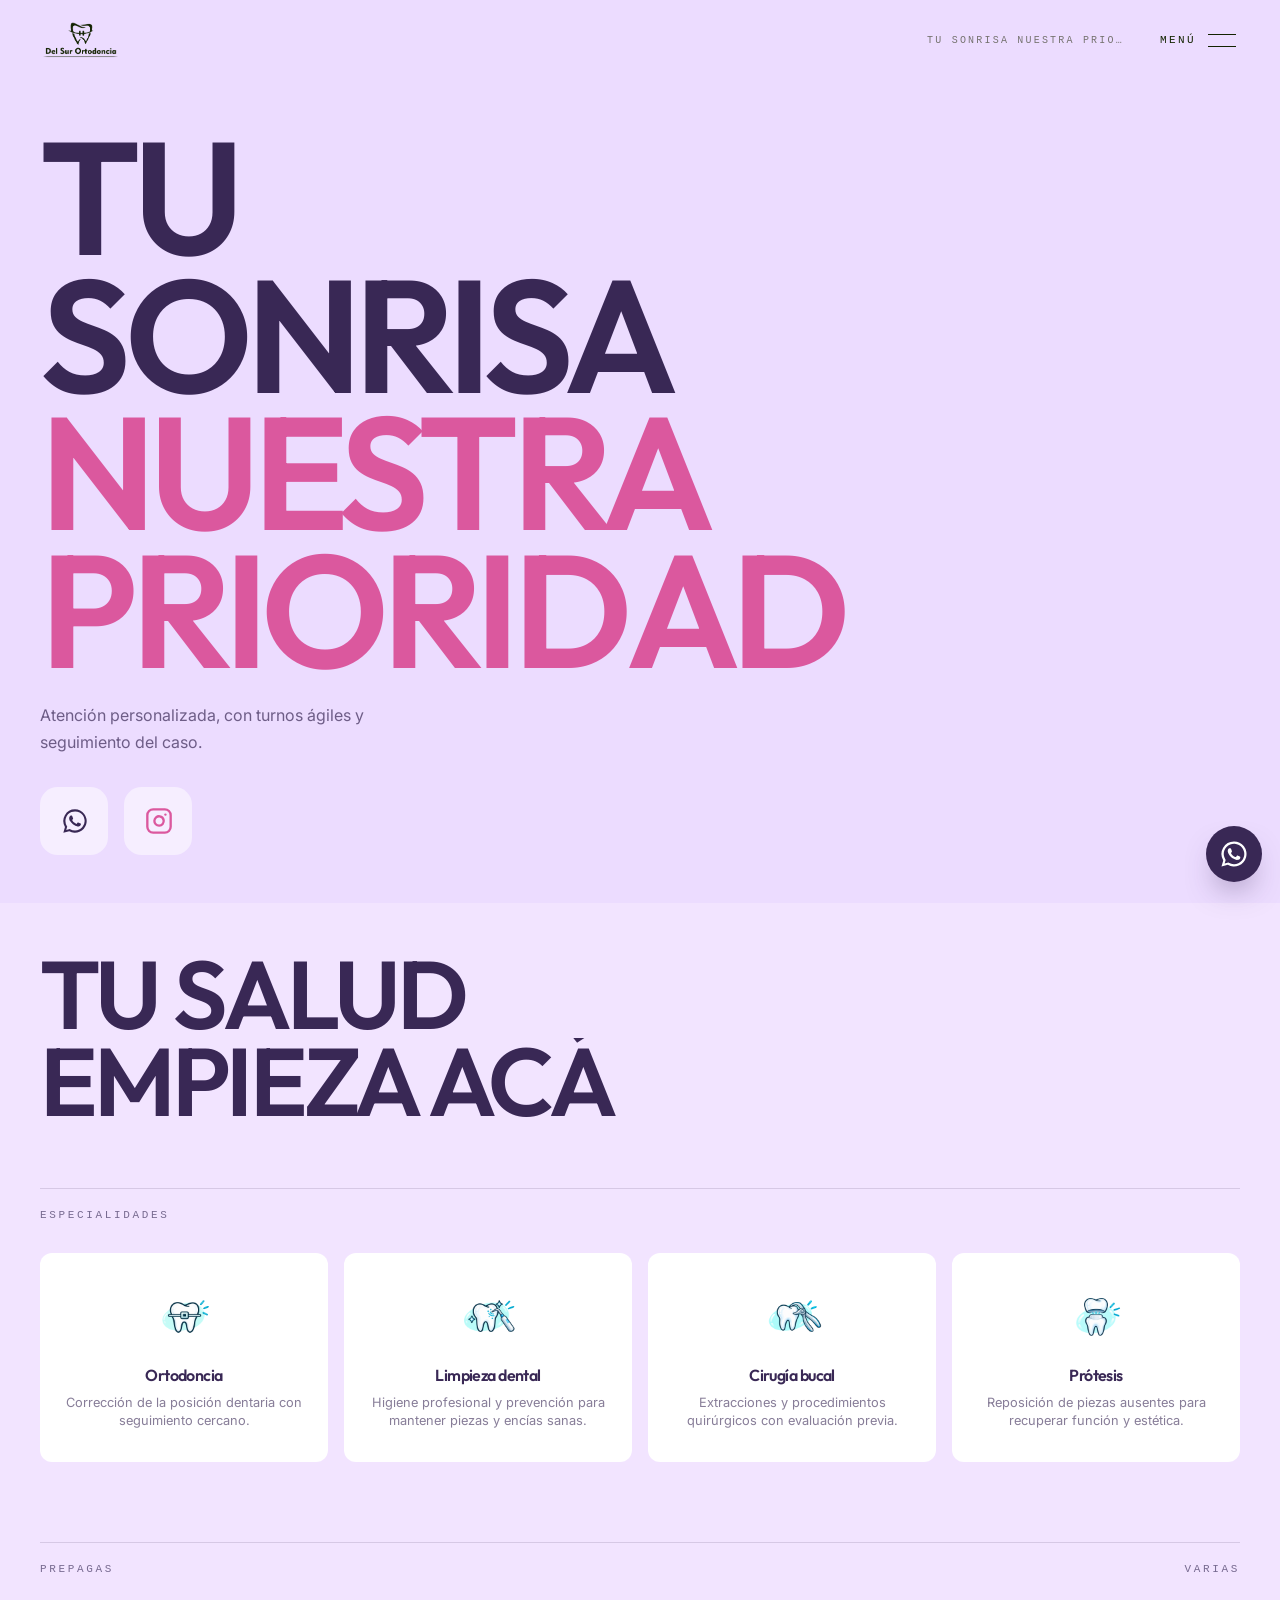
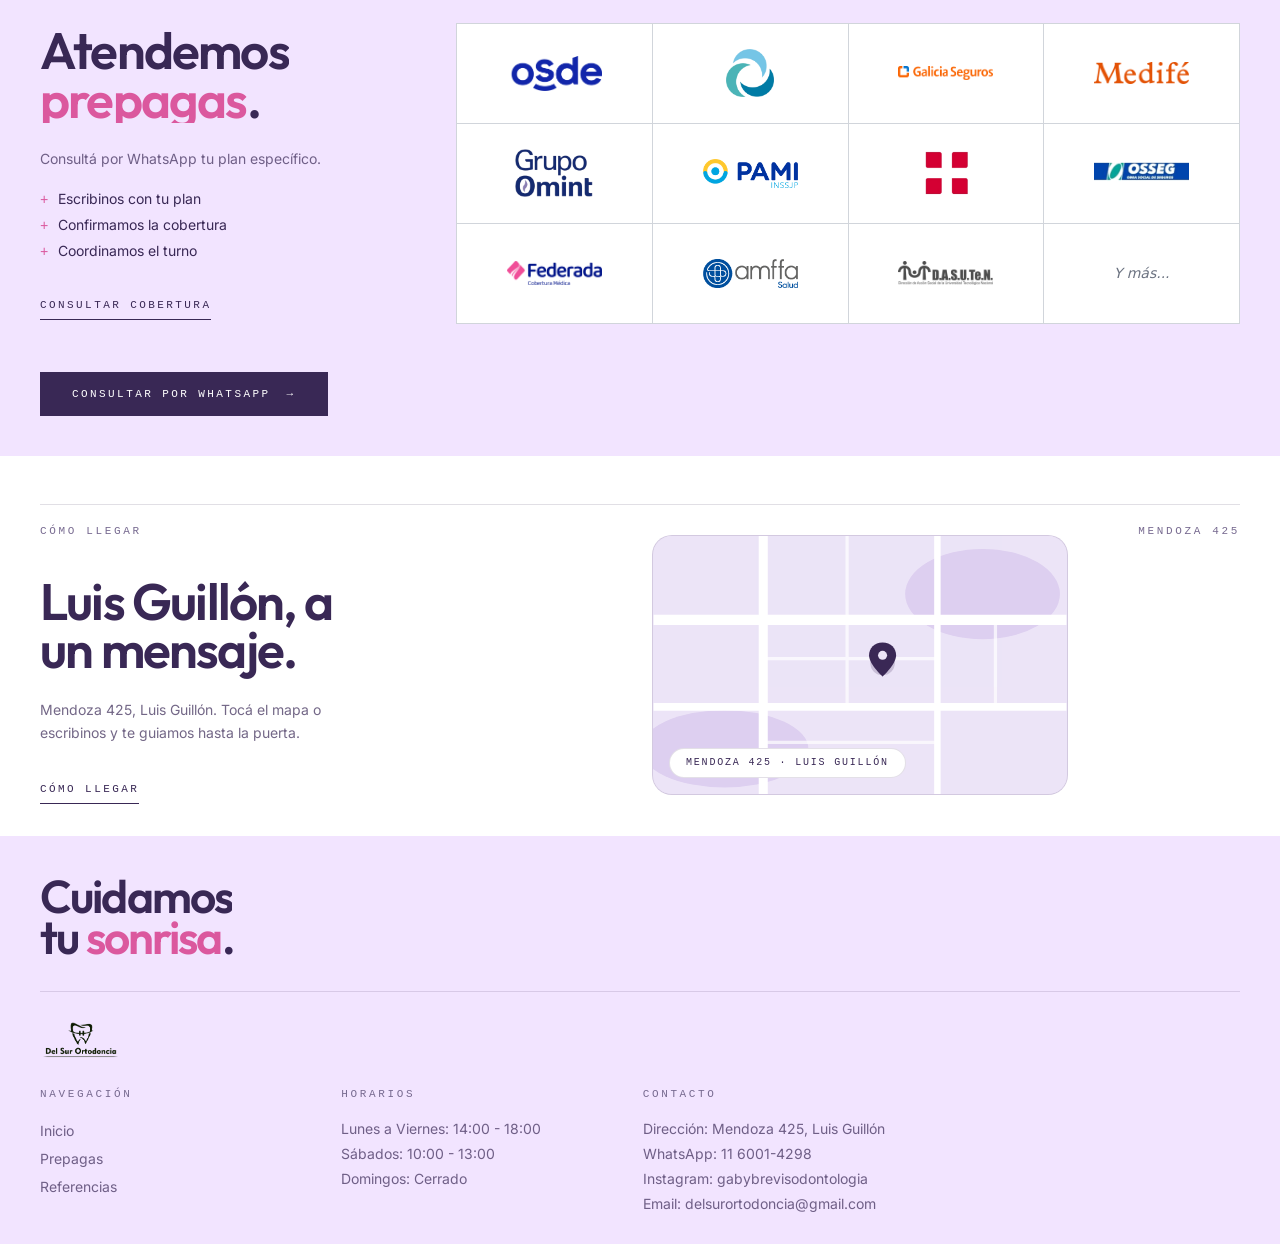
==== commit df352bad: "Prepagas" ====
--- a/index.html
+++ b/index.html
@@ -18,38 +18,9 @@
   <link rel="preconnect" href="https://fonts.gstatic.com" crossorigin />
   <link rel="stylesheet"
     href="https://fonts.googleapis.com/css2?family=Outfit:wght@400;500;600;700&family=Inter:wght@400;500&display=swap" />
-  <link rel="stylesheet" href="css/base.css?v=11" />
-  <link rel="stylesheet" href="css/utils.css" />
-  <link rel="stylesheet" href="css/efectos.css" />
-  <style>
-    .grilla-especialidades { display:grid; grid-template-columns:repeat(4,1fr); gap:1rem; margin-top:2rem; }
-    .tarjeta-especialidad { display:flex; flex-direction:column; align-items:center; justify-content:center; text-align:center; padding:2rem 1rem; background-color:#fff; border-radius:12px; text-decoration:none; color:inherit; transition:box-shadow 0.3s ease, transform 0.3s ease; cursor:pointer; }
-    .tarjeta-especialidad:hover { box-shadow:0 8px 24px rgba(0,0,0,0.1); transform:translateY(-4px); }
-    .tarjeta-especialidad img { width:64px; height:64px; object-fit:contain; margin-bottom:1rem; }
-    .tarjeta-especialidad h3 { font-size:1rem; font-weight:600; margin:0 0 0.5rem; line-height:1.3; }
-    .tarjeta-especialidad p { font-size:0.8rem; opacity:0.6; margin:0; line-height:1.4; }
-
-    /* Grilla de prepagas (home) */
-    .pagina-inicio .seccion-osde .grilla { align-items:center; }
-    .pagina-inicio .seccion-osde .grilla-prepagas { display:grid; grid-template-columns:repeat(4,1fr); gap:0; border-top:1px solid #d1d5db; border-left:1px solid #d1d5db; background-color:#fff; }
-    .pagina-inicio .seccion-osde .celda-prepaga { display:flex; align-items:center; justify-content:center; padding:1.5rem 1rem; border-right:1px solid #d1d5db; border-bottom:1px solid #d1d5db; min-height:100px; text-decoration:none; transition:box-shadow 0.3s ease, transform 0.3s ease; position:relative; z-index:1; background-color:#fff; }
-    .pagina-inicio .seccion-osde .celda-prepaga:hover { box-shadow:0 4px 12px rgba(0,0,0,0.08); transform:translateY(-2px); z-index:10; }
-    .pagina-inicio .seccion-osde .celda-prepaga img { max-width:95px; max-height:48px; object-fit:contain; }
-    .pagina-inicio .seccion-osde .solo-movil { display:none; }
-    @media (max-width:768px) {
-      .grilla-especialidades { grid-template-columns:repeat(2,1fr); gap:0.75rem; }
-      .tarjeta-especialidad { padding:1.5rem 0.75rem; }
-      .tarjeta-especialidad img { width:52px; height:52px; }
-      .tarjeta-especialidad h3 { font-size:0.875rem; }
-      .tarjeta-especialidad p { font-size:0.75rem; }
-      .pagina-inicio .seccion-osde .grilla { align-items:stretch; }
-      .pagina-inicio .seccion-osde .grilla-prepagas { grid-template-columns:repeat(3,1fr); }
-      .pagina-inicio .seccion-osde .celda-prepaga { min-height:80px; }
-      .pagina-inicio .seccion-osde .celda-prepaga img { max-width:70px; max-height:35px; }
-      .pagina-inicio .seccion-osde .ocultar-movil { display:none !important; }
-      .pagina-inicio .seccion-osde .solo-movil { display:block; }
-    }
-  </style>
+  <link rel="stylesheet" href="css/base.css?v=17" />
+  <link rel="stylesheet" href="css/utils.css?v=1" />
+  <link rel="stylesheet" href="css/efectos.css?v=1" />
 </head>
 
 <body class="pagina-inicio">
--- a/css/base.css
+++ b/css/base.css
@@ -2590,4 +2590,202 @@
     max-width: 36ch;
     font-size: 1rem;
   }
+}
+
+/* Grilla de prepagas (pagina prepagas) */
+.grilla-prepagas {
+  display: grid;
+  grid-template-columns: repeat(4, 1fr);
+  gap: 0;
+  border-top: 1px solid #d1d5db;
+  border-left: 1px solid #d1d5db;
+  background-color: #fff;
+}
+
+.celda-prepaga {
+  display: flex;
+  align-items: center;
+  justify-content: center;
+  padding: 1.5rem 1rem;
+  border-right: 1px solid #d1d5db;
+  border-bottom: 1px solid #d1d5db;
+  min-height: 90px;
+  text-decoration: none;
+  transition: box-shadow 0.3s ease, transform 0.3s ease;
+  position: relative;
+  z-index: 1;
+  background-color: #fff;
+}
+
+.celda-prepaga:hover {
+  box-shadow: 0 4px 12px rgba(0, 0, 0, 0.08);
+  transform: translateY(-2px);
+  z-index: 10;
+  background-color: #fff;
+}
+
+.celda-prepaga img {
+  max-width: 80px;
+  max-height: 40px;
+  object-fit: contain;
+}
+
+/* Grilla de especialidades (home) */
+.grilla-especialidades {
+  display: grid;
+  grid-template-columns: repeat(4, 1fr);
+  gap: 1rem;
+  margin-top: 2rem;
+}
+
+.tarjeta-especialidad {
+  display: flex;
+  flex-direction: column;
+  align-items: center;
+  justify-content: center;
+  text-align: center;
+  padding: 2rem 1rem;
+  background-color: #fff;
+  border-radius: 12px;
+  text-decoration: none;
+  color: inherit;
+  transition: box-shadow 0.3s ease, transform 0.3s ease;
+  cursor: pointer;
+}
+
+.tarjeta-especialidad:hover {
+  box-shadow: 0 8px 24px rgba(0, 0, 0, 0.1);
+  transform: translateY(-4px);
+}
+
+.tarjeta-especialidad img {
+  width: 64px;
+  height: 64px;
+  object-fit: contain;
+  margin-bottom: 1rem;
+}
+
+.tarjeta-especialidad h3 {
+  font-size: 1rem;
+  font-weight: 600;
+  margin: 0 0 0.5rem;
+  line-height: 1.3;
+}
+
+.tarjeta-especialidad p {
+  font-size: 0.8rem;
+  opacity: 0.6;
+  margin: 0;
+  line-height: 1.4;
+}
+
+.pagina-inicio .seccion-osde .grilla {
+  align-items: center;
+}
+
+.pagina-inicio .seccion-osde .grilla-prepagas {
+  display: grid;
+  grid-template-columns: repeat(4, 1fr);
+  gap: 0;
+  border-top: 1px solid #d1d5db;
+  border-left: 1px solid #d1d5db;
+  background-color: #fff;
+}
+
+.pagina-inicio .seccion-osde .celda-prepaga {
+  display: flex;
+  align-items: center;
+  justify-content: center;
+  padding: 1.5rem 1rem;
+  border-right: 1px solid #d1d5db;
+  border-bottom: 1px solid #d1d5db;
+  min-height: 100px;
+  text-decoration: none;
+  transition: box-shadow 0.3s ease, transform 0.3s ease;
+  position: relative;
+  z-index: 1;
+  background-color: #fff;
+}
+
+.pagina-inicio .seccion-osde .celda-prepaga:hover {
+  box-shadow: 0 4px 12px rgba(0, 0, 0, 0.08);
+  transform: translateY(-2px);
+  z-index: 10;
+}
+
+.pagina-inicio .seccion-osde .celda-prepaga img {
+  max-width: 95px;
+  max-height: 48px;
+  object-fit: contain;
+}
+
+.pagina-inicio .seccion-osde .solo-movil {
+  display: none;
+}
+
+@media (max-width: 768px) {
+  .grilla-prepagas {
+    grid-template-columns: repeat(2, 1fr);
+  }
+
+  .celda-prepaga {
+    padding: 1rem 0.75rem;
+    min-height: 80px;
+  }
+
+  .celda-prepaga img {
+    max-width: 70px;
+    max-height: 35px;
+  }
+
+  .ocultar-movil {
+    display: none !important;
+  }
+
+  .grilla-especialidades {
+    grid-template-columns: repeat(2, 1fr);
+    gap: 0.75rem;
+  }
+
+  .tarjeta-especialidad {
+    padding: 1.5rem 0.75rem;
+  }
+
+  .tarjeta-especialidad img {
+    width: 52px;
+    height: 52px;
+  }
+
+  .tarjeta-especialidad h3 {
+    font-size: 0.875rem;
+  }
+
+  .tarjeta-especialidad p {
+    font-size: 0.75rem;
+  }
+
+  .pagina-inicio .seccion-osde .grilla {
+    align-items: stretch;
+  }
+
+  .pagina-inicio .seccion-osde .grilla-prepagas {
+    grid-template-columns: repeat(3, 1fr);
+  }
+
+  .pagina-inicio .seccion-osde .celda-prepaga {
+    min-height: 80px;
+  }
+
+  .pagina-inicio .seccion-osde .celda-prepaga img {
+    max-width: 70px;
+    max-height: 35px;
+  }
+
+  .pagina-inicio .seccion-osde .ocultar-movil {
+    display: none !important;
+  }
+
+  .pagina-inicio .seccion-osde .solo-movil {
+    display: block;
+  }
 }
